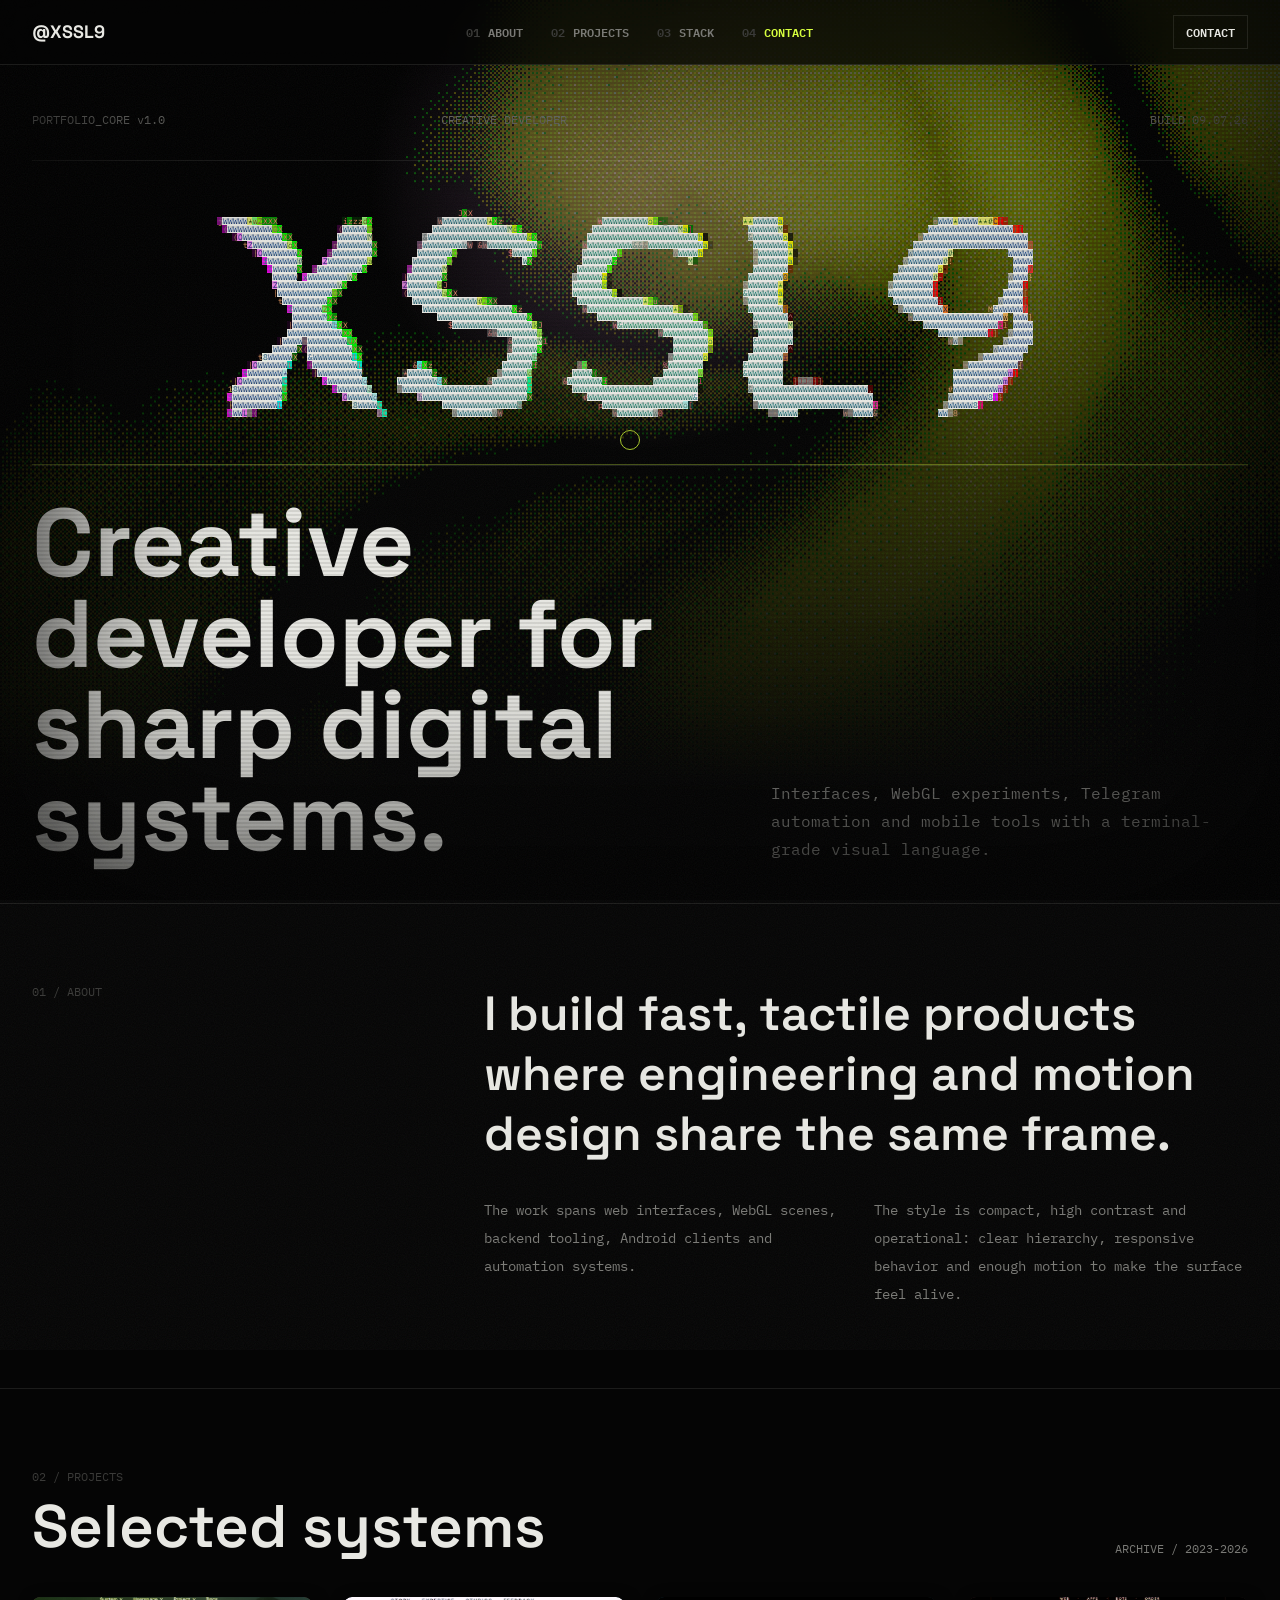
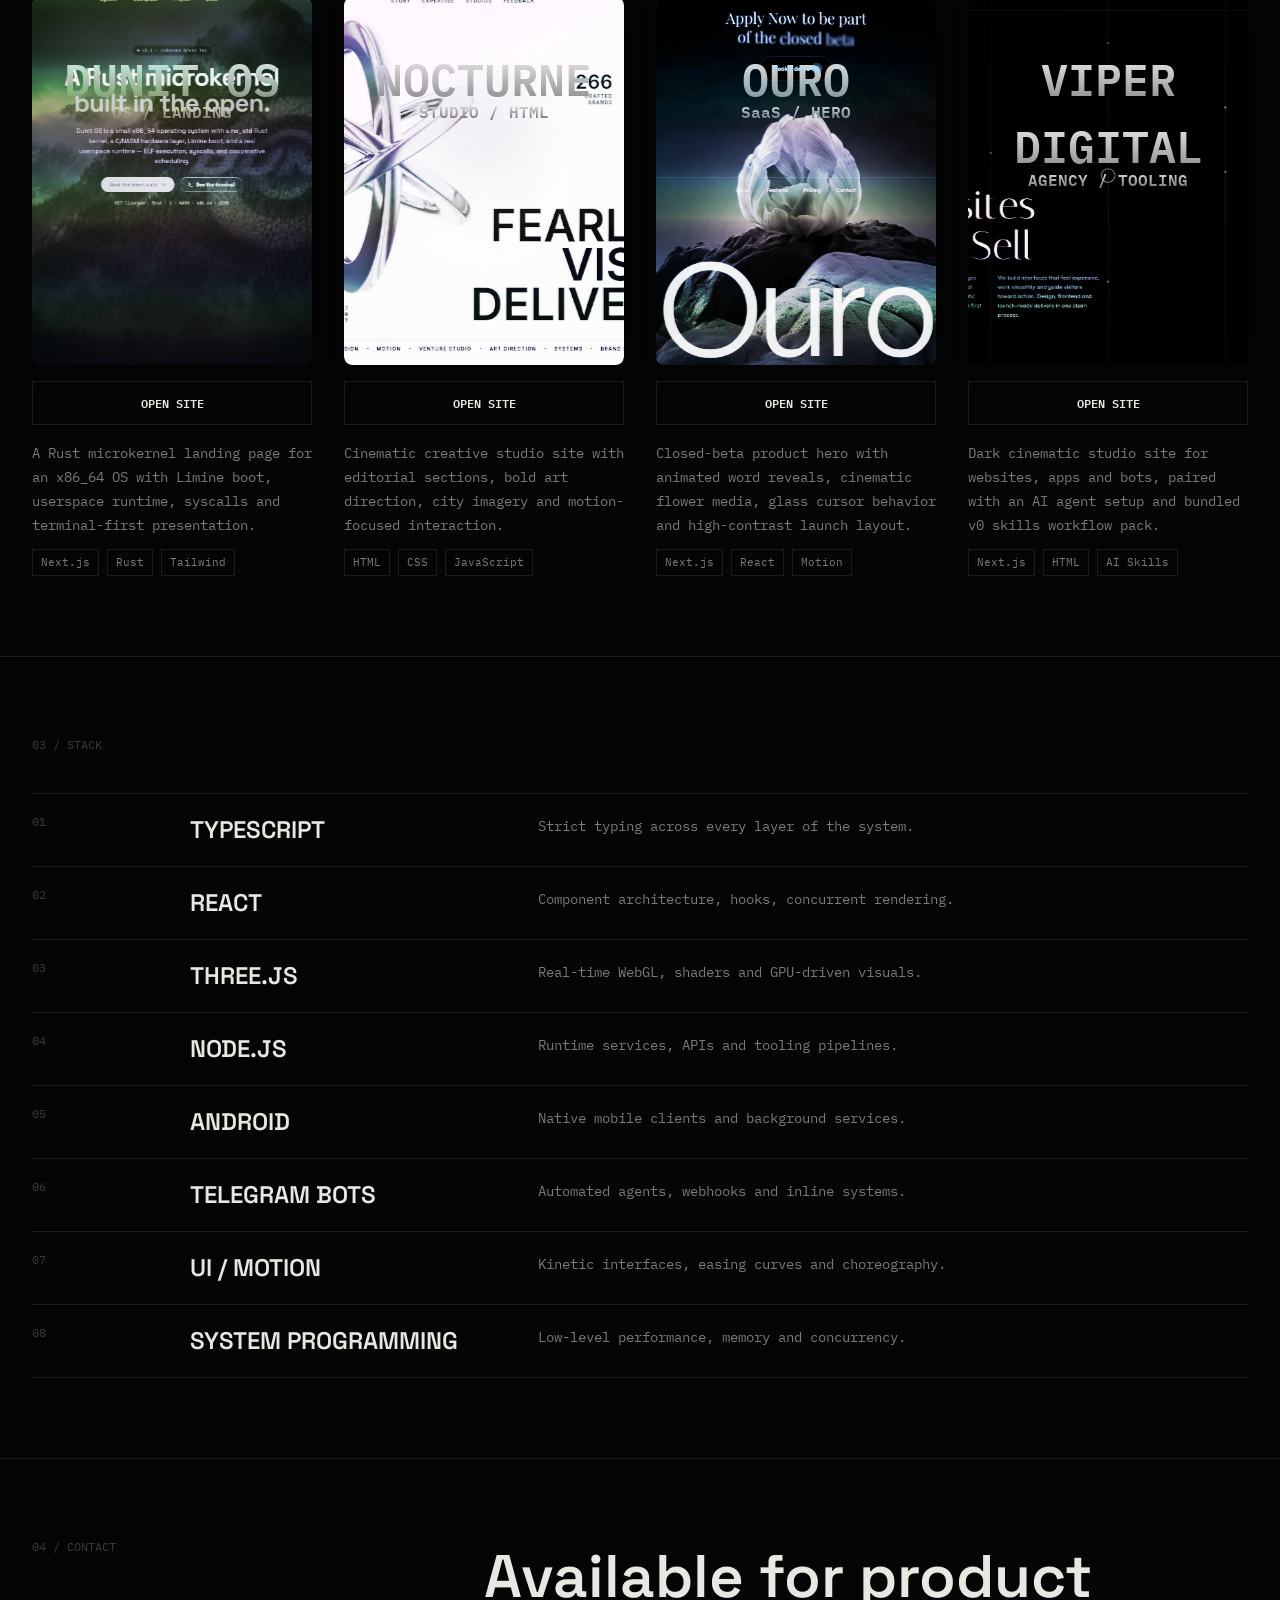
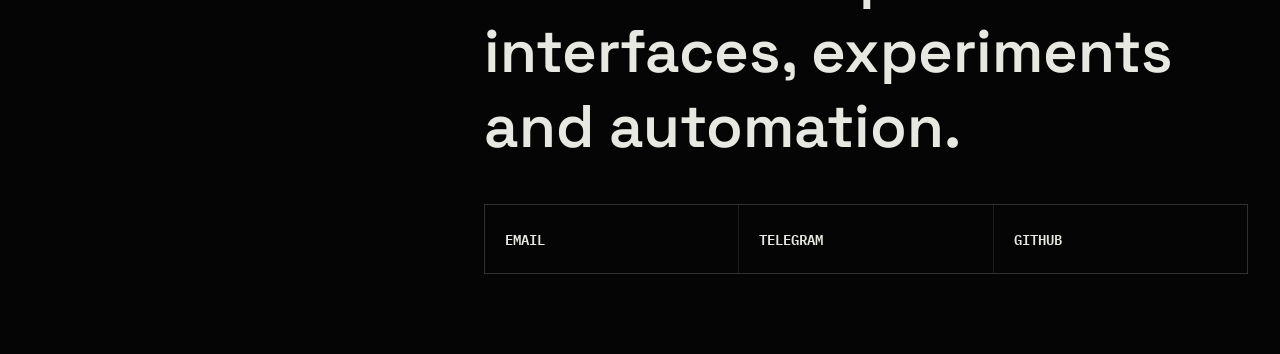
==== index.html @ 2a1a67a7 "Deploy site" ====
<!doctype html>
<html lang="en" class="bg-background">
  <head>
    <meta charset="UTF-8" />
    <meta name="viewport" content="width=device-width, initial-scale=1.0, maximum-scale=5.0" />
    <meta name="theme-color" content="#000000" />
    <meta
      name="description"
      content="@XSSL9 — Creative developer building digital systems, interfaces and experiments. An experimental terminal-grade portfolio."
    />
    <title>@XSSL9 / PORTFOLIO_CORE v1.0</title>
    <link rel="preconnect" href="https://fonts.googleapis.com" />
    <link rel="preconnect" href="https://fonts.gstatic.com" crossorigin />
    <link
      href="https://fonts.googleapis.com/css2?family=IBM+Plex+Mono:wght@400;500;600;700&family=Space+Grotesk:wght@400;500;600;700&display=swap"
      rel="stylesheet"
    />
    <script type="module" crossorigin src="/assets/index-CVuRrGk8.js"></script>
    <link rel="stylesheet" crossorigin href="/assets/index-CREGnwiT.css">
  </head>
  <body>
    <div id="root"></div>
  </body>
</html>
---- assets/index-CREGnwiT.css ----
/*! tailwindcss v4.3.2 | MIT License | https://tailwindcss.com */@layer properties{@supports (((-webkit-hyphens:none)) and (not (margin-trim:inline))) or ((-moz-orient:inline) and (not (color:rgb(from red r g b)))){*,:before,:after,::backdrop{--tw-translate-x:0;--tw-translate-y:0;--tw-translate-z:0;--tw-scale-x:1;--tw-scale-y:1;--tw-scale-z:1;--tw-rotate-x:initial;--tw-rotate-y:initial;--tw-rotate-z:initial;--tw-skew-x:initial;--tw-skew-y:initial;--tw-space-y-reverse:0;--tw-border-style:solid;--tw-gradient-position:initial;--tw-gradient-from:#0000;--tw-gradient-via:#0000;--tw-gradient-to:#0000;--tw-gradient-stops:initial;--tw-gradient-via-stops:initial;--tw-gradient-from-position:0%;--tw-gradient-via-position:50%;--tw-gradient-to-position:100%;--tw-leading:initial;--tw-font-weight:initial;--tw-tracking:initial;--tw-shadow:0 0 #0000;--tw-shadow-color:initial;--tw-shadow-alpha:100%;--tw-inset-shadow:0 0 #0000;--tw-inset-shadow-color:initial;--tw-inset-shadow-alpha:100%;--tw-ring-color:initial;--tw-ring-shadow:0 0 #0000;--tw-inset-ring-color:initial;--tw-inset-ring-shadow:0 0 #0000;--tw-ring-inset:initial;--tw-ring-offset-width:0px;--tw-ring-offset-color:#fff;--tw-ring-offset-shadow:0 0 #0000;--tw-outline-style:solid;--tw-blur:initial;--tw-brightness:initial;--tw-contrast:initial;--tw-grayscale:initial;--tw-hue-rotate:initial;--tw-invert:initial;--tw-opacity:initial;--tw-saturate:initial;--tw-sepia:initial;--tw-drop-shadow:initial;--tw-drop-shadow-color:initial;--tw-drop-shadow-alpha:100%;--tw-drop-shadow-size:initial;--tw-backdrop-blur:initial;--tw-backdrop-brightness:initial;--tw-backdrop-contrast:initial;--tw-backdrop-grayscale:initial;--tw-backdrop-hue-rotate:initial;--tw-backdrop-invert:initial;--tw-backdrop-opacity:initial;--tw-backdrop-saturate:initial;--tw-backdrop-sepia:initial;--tw-duration:initial;--tw-ease:initial}}}@layer theme{:root,:host{--font-sans:"Space Grotesk", ui-sans-serif, system-ui, sans-serif;--font-serif:ui-serif, Georgia, Cambria, "Times New Roman", Times, serif;--font-mono:"IBM Plex Mono", ui-monospace, "SFMono-Regular", monospace;--color-black:#000;--color-white:#fff;--spacing:.25rem;--container-lg:32rem;--container-xl:36rem;--container-2xl:42rem;--container-3xl:48rem;--container-4xl:56rem;--container-6xl:72rem;--container-7xl:80rem;--text-xs:.75rem;--text-xs--line-height:calc(1 / .75);--text-sm:.875rem;--text-sm--line-height:calc(1.25 / .875);--text-base:1rem;--text-base--line-height: 1.5 ;--text-lg:1.125rem;--text-lg--line-height:calc(1.75 / 1.125);--text-xl:1.25rem;--text-xl--line-height:calc(1.75 / 1.25);--text-2xl:1.5rem;--text-2xl--line-height:calc(2 / 1.5);--text-3xl:1.875rem;--text-3xl--line-height: 1.2 ;--text-4xl:2.25rem;--text-4xl--line-height:calc(2.5 / 2.25);--text-5xl:3rem;--text-5xl--line-height:1;--text-6xl:3.75rem;--text-6xl--line-height:1;--text-7xl:4.5rem;--text-7xl--line-height:1;--text-8xl:6rem;--text-8xl--line-height:1;--font-weight-medium:500;--font-weight-semibold:600;--font-weight-bold:700;--tracking-tighter:-.05em;--tracking-tight:-.025em;--tracking-normal:0em;--tracking-wide:.025em;--leading-tight:1.25;--leading-relaxed:1.625;--radius-md:.375rem;--radius-lg:.5rem;--radius-xl:.75rem;--radius-2xl:1rem;--ease-out:cubic-bezier(0, 0, .2, 1);--blur-sm:8px;--blur-xl:24px;--default-transition-duration:.15s;--default-transition-timing-function:cubic-bezier(.4, 0, .2, 1);--default-font-family:var(--font-sans);--default-mono-font-family:var(--font-mono);--color-background:#050505;--color-foreground:#e8e8e3;--color-muted:#7a7a76;--color-faint:#3a3a38;--color-line:#e8e8e31a;--color-accent:#feb3ff;--color-signal:#d7ff3f}}@layer base{*,:after,:before,::backdrop{box-sizing:border-box;border:0 solid;margin:0;padding:0}::file-selector-button{box-sizing:border-box;border:0 solid;margin:0;padding:0}html,:host{-webkit-text-size-adjust:100%;-moz-tab-size:4;tab-size:4;line-height:1.5;font-family:var(--default-font-family,ui-sans-serif, system-ui, sans-serif, "Apple Color Emoji", "Segoe UI Emoji", "Segoe UI Symbol", "Noto Color Emoji");font-feature-settings:var(--default-font-feature-settings,normal);font-variation-settings:var(--default-font-variation-settings,normal);-webkit-tap-highlight-color:transparent}hr{height:0;color:inherit;border-top-width:1px}abbr:where([title]){-webkit-text-decoration:underline dotted;text-decoration:underline dotted}h1,h2,h3,h4,h5,h6{font-size:inherit;font-weight:inherit}a{color:inherit;-webkit-text-decoration:inherit;text-decoration:inherit}b,strong{font-weight:bolder}code,kbd,samp,pre{font-family:var(--default-mono-font-family,ui-monospace, SFMono-Regular, Menlo, Monaco, Consolas, "Liberation Mono", "Courier New", monospace);font-feature-settings:var(--default-mono-font-feature-settings,normal);font-variation-settings:var(--default-mono-font-variation-settings,normal);font-size:1em}small{font-size:80%}sub,sup{vertical-align:baseline;font-size:75%;line-height:0;position:relative}sub{bottom:-.25em}sup{top:-.5em}table{text-indent:0;border-color:inherit;border-collapse:collapse}:-moz-focusring{outline:auto}progress{vertical-align:baseline}summary{display:list-item}ol,ul,menu{list-style:none}img,svg,video,canvas,audio,iframe,embed,object{vertical-align:middle;display:block}img,video{max-width:100%;height:auto}button,input,select,optgroup,textarea{font:inherit;font-feature-settings:inherit;font-variation-settings:inherit;letter-spacing:inherit;color:inherit;opacity:1;background-color:#0000;border-radius:0}::file-selector-button{font:inherit;font-feature-settings:inherit;font-variation-settings:inherit;letter-spacing:inherit;color:inherit;opacity:1;background-color:#0000;border-radius:0}:where(select:is([multiple],[size])) optgroup{font-weight:bolder}:where(select:is([multiple],[size])) optgroup option{padding-inline-start:20px}::file-selector-button{margin-inline-end:4px}::placeholder{opacity:1}@supports (not ((-webkit-appearance:-apple-pay-button))) or (contain-intrinsic-size:1px){::placeholder{color:currentColor}@supports (color:color-mix(in lab,red,red)){::placeholder{color:color-mix(in oklab,currentcolor 50%,transparent)}}}textarea{resize:vertical}::-webkit-search-decoration{-webkit-appearance:none}::-webkit-date-and-time-value{min-height:1lh;text-align:inherit}::-webkit-datetime-edit{display:inline-flex}::-webkit-datetime-edit-fields-wrapper{padding:0}::-webkit-datetime-edit{padding-block:0}::-webkit-datetime-edit-year-field{padding-block:0}::-webkit-datetime-edit-month-field{padding-block:0}::-webkit-datetime-edit-day-field{padding-block:0}::-webkit-datetime-edit-hour-field{padding-block:0}::-webkit-datetime-edit-minute-field{padding-block:0}::-webkit-datetime-edit-second-field{padding-block:0}::-webkit-datetime-edit-millisecond-field{padding-block:0}::-webkit-datetime-edit-meridiem-field{padding-block:0}::-webkit-calendar-picker-indicator{line-height:1}:-moz-ui-invalid{box-shadow:none}button,input:where([type=button],[type=reset],[type=submit]){-webkit-appearance:button;-moz-appearance:button;appearance:button}::file-selector-button{-webkit-appearance:button;-moz-appearance:button;appearance:button}::-webkit-inner-spin-button{height:auto}::-webkit-outer-spin-button{height:auto}[hidden]:where(:not([hidden=until-found])){display:none!important}*{border-color:var(--color-line)}html{background-color:var(--color-background);color:var(--color-foreground);-webkit-font-smoothing:antialiased;scroll-behavior:smooth}body{background-color:var(--color-background);color:var(--color-foreground);font-family:var(--font-mono);cursor:none;margin:0;overflow-x:hidden}@media (max-width:768px){body{cursor:auto}}::selection{background:var(--color-accent);color:#000}::-webkit-scrollbar{width:6px}::-webkit-scrollbar-track{background:#000}::-webkit-scrollbar-thumb{background:var(--color-faint)}}@layer components;@layer utilities{.pointer-events-auto{pointer-events:auto}.pointer-events-none{pointer-events:none}.visible{visibility:visible}.visible\!{visibility:visible!important}.\!absolute{position:absolute!important}.absolute{position:absolute}.fixed{position:fixed}.relative{position:relative}.static{position:static}.sticky{position:sticky}.inset-0{top:0;right:0;bottom:0;left:0}.inset-\[-55\%\]{top:-55%;right:-55%;bottom:-55%;left:-55%}.inset-x-0{inset-inline:0}.top-0{top:0}.top-full{top:100%}.right-0{right:0}.right-4{right:calc(var(--spacing) * 4)}.bottom-0{bottom:0}.left-0{left:0}.left-4{left:calc(var(--spacing) * 4)}.isolate{isolation:isolate}.z-0{z-index:0}.z-10{z-index:10}.z-30{z-index:30}.z-50{z-index:50}.z-\[1\]{z-index:1}.z-\[2\]{z-index:2}.z-\[5\]{z-index:5}.z-\[80\]{z-index:80}.z-\[90\]{z-index:90}.col-1{grid-column:1}.col-2{grid-column:2}.container{width:100%}@media (min-width:40rem){.container{max-width:40rem}}@media (min-width:48rem){.container{max-width:48rem}}@media (min-width:64rem){.container{max-width:64rem}}@media (min-width:80rem){.container{max-width:80rem}}@media (min-width:96rem){.container{max-width:96rem}}.m-0{margin:0}.m-auto{margin:auto}.mx-auto{margin-inline:auto}.mt-0\.5{margin-top:calc(var(--spacing) * .5)}.mt-1{margin-top:var(--spacing)}.mt-2{margin-top:calc(var(--spacing) * 2)}.mt-3{margin-top:calc(var(--spacing) * 3)}.mt-4{margin-top:calc(var(--spacing) * 4)}.mt-6{margin-top:calc(var(--spacing) * 6)}.mt-7{margin-top:calc(var(--spacing) * 7)}.mt-8{margin-top:calc(var(--spacing) * 8)}.mt-10{margin-top:calc(var(--spacing) * 10)}.mt-12{margin-top:calc(var(--spacing) * 12)}.mr-2{margin-right:calc(var(--spacing) * 2)}.mb-3{margin-bottom:calc(var(--spacing) * 3)}.mb-6{margin-bottom:calc(var(--spacing) * 6)}.mb-8{margin-bottom:calc(var(--spacing) * 8)}.mb-10{margin-bottom:calc(var(--spacing) * 10)}.ml-2{margin-left:calc(var(--spacing) * 2)}.block{display:block}.flex{display:flex}.grid{display:grid}.hidden{display:none}.hidden\!{display:none!important}.inline{display:inline}.inline-block{display:inline-block}.inline-flex{display:inline-flex}.table{display:table}.h-1\.5{height:calc(var(--spacing) * 1.5)}.h-3{height:calc(var(--spacing) * 3)}.h-3\.5{height:calc(var(--spacing) * 3.5)}.h-4{height:calc(var(--spacing) * 4)}.h-5{height:calc(var(--spacing) * 5)}.h-6{height:calc(var(--spacing) * 6)}.h-7{height:calc(var(--spacing) * 7)}.h-9{height:calc(var(--spacing) * 9)}.h-10{height:calc(var(--spacing) * 10)}.h-11{height:calc(var(--spacing) * 11)}.h-12{height:calc(var(--spacing) * 12)}.h-14{height:calc(var(--spacing) * 14)}.h-16{height:calc(var(--spacing) * 16)}.h-36{height:calc(var(--spacing) * 36)}.h-\[34vh\]{height:34vh}.h-full{height:100%}.h-px{height:1px}.h-screen{height:100vh}.max-h-full{max-height:100%}.min-h-\[220px\]{min-height:220px}.min-h-\[340px\]{min-height:340px}.min-h-\[680px\]{min-height:680px}.min-h-screen{min-height:100vh}.min-h-svh{min-height:100svh}.w-1\.5{width:calc(var(--spacing) * 1.5)}.w-3{width:calc(var(--spacing) * 3)}.w-3\.5{width:calc(var(--spacing) * 3.5)}.w-4{width:calc(var(--spacing) * 4)}.w-5{width:calc(var(--spacing) * 5)}.w-6{width:calc(var(--spacing) * 6)}.w-7{width:calc(var(--spacing) * 7)}.w-9{width:calc(var(--spacing) * 9)}.w-10{width:calc(var(--spacing) * 10)}.w-12{width:calc(var(--spacing) * 12)}.w-14{width:calc(var(--spacing) * 14)}.w-36{width:calc(var(--spacing) * 36)}.w-full{width:100%}.w-min{width:min-content}.max-w-2xl{max-width:var(--container-2xl)}.max-w-3xl{max-width:var(--container-3xl)}.max-w-4xl{max-width:var(--container-4xl)}.max-w-6xl{max-width:var(--container-6xl)}.max-w-7xl{max-width:var(--container-7xl)}.max-w-lg{max-width:var(--container-lg)}.max-w-xl{max-width:var(--container-xl)}.min-w-0{min-width:0}.min-w-\[220px\]{min-width:220px}.flex-1{flex:1}.flex-shrink{flex-shrink:1}.flex-shrink-0,.shrink-0{flex-shrink:0}.origin-top{transform-origin:top}.-translate-x-1\/2{--tw-translate-x: -50% ;translate:var(--tw-translate-x) var(--tw-translate-y)}.-translate-y-1\/2{--tw-translate-y: -50% ;translate:var(--tw-translate-x) var(--tw-translate-y)}.-translate-y-2{--tw-translate-y:calc(var(--spacing) * -2);translate:var(--tw-translate-x) var(--tw-translate-y)}.translate-y-0{--tw-translate-y:0;translate:var(--tw-translate-x) var(--tw-translate-y)}.scale-0{--tw-scale-x:0%;--tw-scale-y:0%;--tw-scale-z:0%;scale:var(--tw-scale-x) var(--tw-scale-y)}.scale-100{--tw-scale-x:100%;--tw-scale-y:100%;--tw-scale-z:100%;scale:var(--tw-scale-x) var(--tw-scale-y)}.-rotate-90{rotate:-90deg}.rotate-0{rotate:0deg}.rotate-90{rotate:90deg}.rotate-180{rotate:180deg}.transform{transform:var(--tw-rotate-x,) var(--tw-rotate-y,) var(--tw-rotate-z,) var(--tw-skew-x,) var(--tw-skew-y,)}.cursor-pointer{cursor:pointer}.touch-none{touch-action:none}.resize{resize:both}.flex-col{flex-direction:column}.flex-wrap{flex-wrap:wrap}.place-items-center{place-items:center}.content-end{align-content:flex-end}.items-baseline{align-items:baseline}.items-center{align-items:center}.items-end{align-items:flex-end}.items-start{align-items:flex-start}.justify-between{justify-content:space-between}.justify-center{justify-content:center}.gap-1{gap:var(--spacing)}.gap-1\.5{gap:calc(var(--spacing) * 1.5)}.gap-2{gap:calc(var(--spacing) * 2)}.gap-2\.5{gap:calc(var(--spacing) * 2.5)}.gap-3{gap:calc(var(--spacing) * 3)}.gap-4{gap:calc(var(--spacing) * 4)}.gap-5{gap:calc(var(--spacing) * 5)}.gap-6{gap:calc(var(--spacing) * 6)}.gap-8{gap:calc(var(--spacing) * 8)}.gap-10{gap:calc(var(--spacing) * 10)}.gap-12{gap:calc(var(--spacing) * 12)}.gap-14{gap:calc(var(--spacing) * 14)}.gap-px{gap:1px}:where(.space-y-2>:not(:last-child)){--tw-space-y-reverse:0;margin-block-start:calc(calc(var(--spacing) * 2) * var(--tw-space-y-reverse));margin-block-end:calc(calc(var(--spacing) * 2) * calc(1 - var(--tw-space-y-reverse)))}:where(.space-y-2\.5>:not(:last-child)){--tw-space-y-reverse:0;margin-block-start:calc(calc(var(--spacing) * 2.5) * var(--tw-space-y-reverse));margin-block-end:calc(calc(var(--spacing) * 2.5) * calc(1 - var(--tw-space-y-reverse)))}:where(.space-y-6>:not(:last-child)){--tw-space-y-reverse:0;margin-block-start:calc(calc(var(--spacing) * 6) * var(--tw-space-y-reverse));margin-block-end:calc(calc(var(--spacing) * 6) * calc(1 - var(--tw-space-y-reverse)))}.overflow-hidden{overflow:hidden}.overflow-visible{overflow:visible}.rounded-2xl{border-radius:var(--radius-2xl)}.rounded-full{border-radius:3.40282e38px}.rounded-lg{border-radius:var(--radius-lg)}.rounded-xl{border-radius:var(--radius-xl)}.border{border-style:var(--tw-border-style);border-width:1px}.border-y{border-block-style:var(--tw-border-style);border-block-width:1px}.border-t{border-top-style:var(--tw-border-style);border-top-width:1px}.border-b{border-bottom-style:var(--tw-border-style);border-bottom-width:1px}.border-l{border-left-style:var(--tw-border-style);border-left-width:1px}.border-line{border-color:var(--color-line)}.border-signal\/80{border-color:#d7ff3fcc}@supports (color:color-mix(in lab,red,red)){.border-signal\/80{border-color:color-mix(in oklab,var(--color-signal) 80%,transparent)}}.border-white\/10{border-color:#ffffff1a}@supports (color:color-mix(in lab,red,red)){.border-white\/10{border-color:color-mix(in oklab,var(--color-white) 10%,transparent)}}.border-white\/25{border-color:#ffffff40}@supports (color:color-mix(in lab,red,red)){.border-white\/25{border-color:color-mix(in oklab,var(--color-white) 25%,transparent)}}.bg-\[oklch\(0\.8_0\.12_85\)\]{background-color:#e1b75c}.bg-\[oklch\(0\.13_0\.01_150\)\]{background-color:#050806}.bg-background{background-color:var(--color-background)}.bg-background\/40{background-color:#05050566}@supports (color:color-mix(in lab,red,red)){.bg-background\/40{background-color:color-mix(in oklab,var(--color-background) 40%,transparent)}}.bg-background\/45{background-color:#05050573}@supports (color:color-mix(in lab,red,red)){.bg-background\/45{background-color:color-mix(in oklab,var(--color-background) 45%,transparent)}}.bg-background\/75{background-color:#050505bf}@supports (color:color-mix(in lab,red,red)){.bg-background\/75{background-color:color-mix(in oklab,var(--color-background) 75%,transparent)}}.bg-black{background-color:var(--color-black)}.bg-line{background-color:var(--color-line)}.bg-signal\/30{background-color:#d7ff3f4d}@supports (color:color-mix(in lab,red,red)){.bg-signal\/30{background-color:color-mix(in oklab,var(--color-signal) 30%,transparent)}}.bg-white\/\[0\.02\]{background-color:#ffffff05}@supports (color:color-mix(in lab,red,red)){.bg-white\/\[0\.02\]{background-color:color-mix(in oklab,var(--color-white) 2%,transparent)}}.bg-gradient-to-b{--tw-gradient-position:to bottom in oklab;background-image:linear-gradient(var(--tw-gradient-stops))}.bg-\[radial-gradient\(circle_at_30\%_22\%\,rgba\(255\,255\,255\,0\.32\)\,transparent_22\%\)\,radial-gradient\(circle_at_70\%_80\%\,rgba\(215\,255\,63\,0\.16\)\,transparent_30\%\)\]{background-image:radial-gradient(circle at 30% 22%,#ffffff52,#0000 22%),radial-gradient(circle at 70% 80%,#d7ff3f29,#0000 30%)}.bg-\[radial-gradient\(circle_at_50\%_20\%\,rgba\(254\,179\,255\,0\.22\)\,transparent_28\%\)\,linear-gradient\(to_bottom\,rgba\(5\,5\,5\,0\.18\)\,\#050505_88\%\)\]{background-image:radial-gradient(circle at 50% 20%,#feb3ff38,#0000 28%),linear-gradient(#0505052e,#050505 88%)}.from-background\/40{--tw-gradient-from:#05050566}@supports (color:color-mix(in lab,red,red)){.from-background\/40{--tw-gradient-from:color-mix(in oklab, var(--color-background) 40%, transparent)}}.from-background\/40{--tw-gradient-stops:var(--tw-gradient-via-stops,var(--tw-gradient-position), var(--tw-gradient-from) var(--tw-gradient-from-position), var(--tw-gradient-to) var(--tw-gradient-to-position))}.via-transparent{--tw-gradient-via:transparent;--tw-gradient-via-stops:var(--tw-gradient-position), var(--tw-gradient-from) var(--tw-gradient-from-position), var(--tw-gradient-via) var(--tw-gradient-via-position), var(--tw-gradient-to) var(--tw-gradient-to-position);--tw-gradient-stops:var(--tw-gradient-via-stops)}.to-background{--tw-gradient-to:var(--color-background);--tw-gradient-stops:var(--tw-gradient-via-stops,var(--tw-gradient-position), var(--tw-gradient-from) var(--tw-gradient-from-position), var(--tw-gradient-to) var(--tw-gradient-to-position))}.object-cover{object-fit:cover}.object-top{object-position:top}.p-1\.5{padding:calc(var(--spacing) * 1.5)}.p-4{padding:calc(var(--spacing) * 4)}.p-5{padding:calc(var(--spacing) * 5)}.p-6{padding:calc(var(--spacing) * 6)}.px-2{padding-inline:calc(var(--spacing) * 2)}.px-3{padding-inline:calc(var(--spacing) * 3)}.px-3\.5{padding-inline:calc(var(--spacing) * 3.5)}.px-4{padding-inline:calc(var(--spacing) * 4)}.px-5{padding-inline:calc(var(--spacing) * 5)}.px-6{padding-inline:calc(var(--spacing) * 6)}.py-1{padding-block:var(--spacing)}.py-1\.5{padding-block:calc(var(--spacing) * 1.5)}.py-2{padding-block:calc(var(--spacing) * 2)}.py-2\.5{padding-block:calc(var(--spacing) * 2.5)}.py-3{padding-block:calc(var(--spacing) * 3)}.py-4{padding-block:calc(var(--spacing) * 4)}.py-5{padding-block:calc(var(--spacing) * 5)}.py-6{padding-block:calc(var(--spacing) * 6)}.py-20{padding-block:calc(var(--spacing) * 20)}.pt-4{padding-top:calc(var(--spacing) * 4)}.pt-14{padding-top:calc(var(--spacing) * 14)}.pt-28{padding-top:calc(var(--spacing) * 28)}.pr-6{padding-right:calc(var(--spacing) * 6)}.pb-10{padding-bottom:calc(var(--spacing) * 10)}.pl-2{padding-left:calc(var(--spacing) * 2)}.pl-3{padding-left:calc(var(--spacing) * 3)}.pl-5{padding-left:calc(var(--spacing) * 5)}.text-center{text-align:center}.text-right{text-align:right}.font-mono{font-family:var(--font-mono)}.font-sans{font-family:var(--font-sans)}.text-2xl{font-size:var(--text-2xl);line-height:var(--tw-leading,var(--text-2xl--line-height))}.text-3xl{font-size:var(--text-3xl);line-height:var(--tw-leading,var(--text-3xl--line-height))}.text-4xl{font-size:var(--text-4xl);line-height:var(--tw-leading,var(--text-4xl--line-height))}.text-5xl{font-size:var(--text-5xl);line-height:var(--tw-leading,var(--text-5xl--line-height))}.text-base{font-size:var(--text-base);line-height:var(--tw-leading,var(--text-base--line-height))}.text-lg{font-size:var(--text-lg);line-height:var(--tw-leading,var(--text-lg--line-height))}.text-sm{font-size:var(--text-sm);line-height:var(--tw-leading,var(--text-sm--line-height))}.text-xs{font-size:var(--text-xs);line-height:var(--tw-leading,var(--text-xs--line-height))}.text-\[11px\]{font-size:11px}.text-\[13px\]{font-size:13px}.leading-6{--tw-leading:calc(var(--spacing) * 6);line-height:calc(var(--spacing) * 6)}.leading-7{--tw-leading:calc(var(--spacing) * 7);line-height:calc(var(--spacing) * 7)}.leading-\[0\.95\]{--tw-leading:.95;line-height:.95}.leading-\[1\.05\]{--tw-leading:1.05;line-height:1.05}.leading-none{--tw-leading:1;line-height:1}.leading-relaxed{--tw-leading:var(--leading-relaxed);line-height:var(--leading-relaxed)}.leading-tight{--tw-leading:var(--leading-tight);line-height:var(--leading-tight)}.font-bold{--tw-font-weight:var(--font-weight-bold);font-weight:var(--font-weight-bold)}.font-medium{--tw-font-weight:var(--font-weight-medium);font-weight:var(--font-weight-medium)}.font-semibold{--tw-font-weight:var(--font-weight-semibold);font-weight:var(--font-weight-semibold)}.tracking-\[-0\.02em\]{--tw-tracking:-.02em;letter-spacing:-.02em}.tracking-\[0\.2em\]{--tw-tracking:.2em;letter-spacing:.2em}.tracking-normal{--tw-tracking:var(--tracking-normal);letter-spacing:var(--tracking-normal)}.tracking-tight{--tw-tracking:var(--tracking-tight);letter-spacing:var(--tracking-tight)}.tracking-wide{--tw-tracking:var(--tracking-wide);letter-spacing:var(--tracking-wide)}.text-balance{text-wrap:balance}.text-pretty{text-wrap:pretty}.text-wrap{text-wrap:wrap}.whitespace-nowrap{white-space:nowrap}.text-faint{color:var(--color-faint)}.text-foreground{color:var(--color-foreground)}.text-foreground\/55{color:#e8e8e38c}@supports (color:color-mix(in lab,red,red)){.text-foreground\/55{color:color-mix(in oklab,var(--color-foreground) 55%,transparent)}}.text-foreground\/80{color:#e8e8e3cc}@supports (color:color-mix(in lab,red,red)){.text-foreground\/80{color:color-mix(in oklab,var(--color-foreground) 80%,transparent)}}.text-foreground\/85{color:#e8e8e3d9}@supports (color:color-mix(in lab,red,red)){.text-foreground\/85{color:color-mix(in oklab,var(--color-foreground) 85%,transparent)}}.text-foreground\/90{color:#e8e8e3e6}@supports (color:color-mix(in lab,red,red)){.text-foreground\/90{color:color-mix(in oklab,var(--color-foreground) 90%,transparent)}}.text-muted{color:var(--color-muted)}.text-signal{color:var(--color-signal)}.text-white{color:var(--color-white)}.text-white\/70{color:#ffffffb3}@supports (color:color-mix(in lab,red,red)){.text-white\/70{color:color-mix(in oklab,var(--color-white) 70%,transparent)}}.text-white\/90{color:#ffffffe6}@supports (color:color-mix(in lab,red,red)){.text-white\/90{color:color-mix(in oklab,var(--color-white) 90%,transparent)}}.uppercase{text-transform:uppercase}.antialiased{-webkit-font-smoothing:antialiased;-moz-osx-font-smoothing:grayscale}.opacity-0{opacity:0}.opacity-38{opacity:.38}.opacity-80{opacity:.8}.opacity-100{opacity:1}.mix-blend-difference{mix-blend-mode:difference}.mix-blend-screen{mix-blend-mode:screen}.shadow{--tw-shadow:0 1px 3px 0 var(--tw-shadow-color,#0000001a), 0 1px 2px -1px var(--tw-shadow-color,#0000001a);box-shadow:var(--tw-inset-shadow),var(--tw-inset-ring-shadow),var(--tw-ring-offset-shadow),var(--tw-ring-shadow),var(--tw-shadow)}.shadow\!{--tw-shadow:0 1px 3px 0 var(--tw-shadow-color,#0000001a), 0 1px 2px -1px var(--tw-shadow-color,#0000001a)!important;box-shadow:var(--tw-inset-shadow),var(--tw-inset-ring-shadow),var(--tw-ring-offset-shadow),var(--tw-ring-shadow),var(--tw-shadow)!important}.shadow-2xl{--tw-shadow:0 25px 50px -12px var(--tw-shadow-color,#00000040);box-shadow:var(--tw-inset-shadow),var(--tw-inset-ring-shadow),var(--tw-ring-offset-shadow),var(--tw-ring-shadow),var(--tw-shadow)}.shadow-\[0_0_38px_rgba\(215\,255\,63\,0\.16\)\,inset_0_0_18px_rgba\(255\,255\,255\,0\.18\)\]{--tw-shadow:0 0 38px var(--tw-shadow-color,#d7ff3f29), inset 0 0 18px var(--tw-shadow-color,#ffffff2e);box-shadow:var(--tw-inset-shadow),var(--tw-inset-ring-shadow),var(--tw-ring-offset-shadow),var(--tw-ring-shadow),var(--tw-shadow)}.shadow-xl{--tw-shadow:0 20px 25px -5px var(--tw-shadow-color,#0000001a), 0 8px 10px -6px var(--tw-shadow-color,#0000001a);box-shadow:var(--tw-inset-shadow),var(--tw-inset-ring-shadow),var(--tw-ring-offset-shadow),var(--tw-ring-shadow),var(--tw-shadow)}.outline{outline-style:var(--tw-outline-style);outline-width:1px}.blur{--tw-blur:blur(8px);filter:var(--tw-blur,) var(--tw-brightness,) var(--tw-contrast,) var(--tw-grayscale,) var(--tw-hue-rotate,) var(--tw-invert,) var(--tw-saturate,) var(--tw-sepia,) var(--tw-drop-shadow,)}.invert{--tw-invert:invert(100%);filter:var(--tw-blur,) var(--tw-brightness,) var(--tw-contrast,) var(--tw-grayscale,) var(--tw-hue-rotate,) var(--tw-invert,) var(--tw-saturate,) var(--tw-sepia,) var(--tw-drop-shadow,)}.filter{filter:var(--tw-blur,) var(--tw-brightness,) var(--tw-contrast,) var(--tw-grayscale,) var(--tw-hue-rotate,) var(--tw-invert,) var(--tw-saturate,) var(--tw-sepia,) var(--tw-drop-shadow,)}.filter\!{filter:var(--tw-blur,) var(--tw-brightness,) var(--tw-contrast,) var(--tw-grayscale,) var(--tw-hue-rotate,) var(--tw-invert,) var(--tw-saturate,) var(--tw-sepia,) var(--tw-drop-shadow,)!important}.backdrop-blur-\[10px\]{--tw-backdrop-blur:blur(10px);-webkit-backdrop-filter:var(--tw-backdrop-blur,) var(--tw-backdrop-brightness,) var(--tw-backdrop-contrast,) var(--tw-backdrop-grayscale,) var(--tw-backdrop-hue-rotate,) var(--tw-backdrop-invert,) var(--tw-backdrop-opacity,) var(--tw-backdrop-saturate,) var(--tw-backdrop-sepia,);backdrop-filter:var(--tw-backdrop-blur,) var(--tw-backdrop-brightness,) var(--tw-backdrop-contrast,) var(--tw-backdrop-grayscale,) var(--tw-backdrop-hue-rotate,) var(--tw-backdrop-invert,) var(--tw-backdrop-opacity,) var(--tw-backdrop-saturate,) var(--tw-backdrop-sepia,)}.backdrop-blur-\[30px\]{--tw-backdrop-blur:blur(30px);-webkit-backdrop-filter:var(--tw-backdrop-blur,) var(--tw-backdrop-brightness,) var(--tw-backdrop-contrast,) var(--tw-backdrop-grayscale,) var(--tw-backdrop-hue-rotate,) var(--tw-backdrop-invert,) var(--tw-backdrop-opacity,) var(--tw-backdrop-saturate,) var(--tw-backdrop-sepia,);backdrop-filter:var(--tw-backdrop-blur,) var(--tw-backdrop-brightness,) var(--tw-backdrop-contrast,) var(--tw-backdrop-grayscale,) var(--tw-backdrop-hue-rotate,) var(--tw-backdrop-invert,) var(--tw-backdrop-opacity,) var(--tw-backdrop-saturate,) var(--tw-backdrop-sepia,)}.backdrop-blur-sm{--tw-backdrop-blur:blur(var(--blur-sm));-webkit-backdrop-filter:var(--tw-backdrop-blur,) var(--tw-backdrop-brightness,) var(--tw-backdrop-contrast,) var(--tw-backdrop-grayscale,) var(--tw-backdrop-hue-rotate,) var(--tw-backdrop-invert,) var(--tw-backdrop-opacity,) var(--tw-backdrop-saturate,) var(--tw-backdrop-sepia,);backdrop-filter:var(--tw-backdrop-blur,) var(--tw-backdrop-brightness,) var(--tw-backdrop-contrast,) var(--tw-backdrop-grayscale,) var(--tw-backdrop-hue-rotate,) var(--tw-backdrop-invert,) var(--tw-backdrop-opacity,) var(--tw-backdrop-saturate,) var(--tw-backdrop-sepia,)}.backdrop-blur-xl{--tw-backdrop-blur:blur(var(--blur-xl));-webkit-backdrop-filter:var(--tw-backdrop-blur,) var(--tw-backdrop-brightness,) var(--tw-backdrop-contrast,) var(--tw-backdrop-grayscale,) var(--tw-backdrop-hue-rotate,) var(--tw-backdrop-invert,) var(--tw-backdrop-opacity,) var(--tw-backdrop-saturate,) var(--tw-backdrop-sepia,);backdrop-filter:var(--tw-backdrop-blur,) var(--tw-backdrop-brightness,) var(--tw-backdrop-contrast,) var(--tw-backdrop-grayscale,) var(--tw-backdrop-hue-rotate,) var(--tw-backdrop-invert,) var(--tw-backdrop-opacity,) var(--tw-backdrop-saturate,) var(--tw-backdrop-sepia,)}.backdrop-filter{-webkit-backdrop-filter:var(--tw-backdrop-blur,) var(--tw-backdrop-brightness,) var(--tw-backdrop-contrast,) var(--tw-backdrop-grayscale,) var(--tw-backdrop-hue-rotate,) var(--tw-backdrop-invert,) var(--tw-backdrop-opacity,) var(--tw-backdrop-saturate,) var(--tw-backdrop-sepia,);backdrop-filter:var(--tw-backdrop-blur,) var(--tw-backdrop-brightness,) var(--tw-backdrop-contrast,) var(--tw-backdrop-grayscale,) var(--tw-backdrop-hue-rotate,) var(--tw-backdrop-invert,) var(--tw-backdrop-opacity,) var(--tw-backdrop-saturate,) var(--tw-backdrop-sepia,)}.transition{transition-property:color,background-color,border-color,outline-color,text-decoration-color,fill,stroke,--tw-gradient-from,--tw-gradient-via,--tw-gradient-to,opacity,box-shadow,transform,translate,scale,rotate,filter,-webkit-backdrop-filter,backdrop-filter,display,content-visibility,overlay,pointer-events;transition-timing-function:var(--tw-ease,var(--default-transition-timing-function));transition-duration:var(--tw-duration,var(--default-transition-duration))}.transition\!{transition-property:color,background-color,border-color,outline-color,text-decoration-color,fill,stroke,--tw-gradient-from,--tw-gradient-via,--tw-gradient-to,opacity,box-shadow,transform,translate,scale,rotate,filter,-webkit-backdrop-filter,backdrop-filter,display,content-visibility,overlay,pointer-events!important;transition-timing-function:var(--tw-ease,var(--default-transition-timing-function))!important;transition-duration:var(--tw-duration,var(--default-transition-duration))!important}.transition-all{transition-property:all;transition-timing-function:var(--tw-ease,var(--default-transition-timing-function));transition-duration:var(--tw-duration,var(--default-transition-duration))}.transition-colors{transition-property:color,background-color,border-color,outline-color,text-decoration-color,fill,stroke,--tw-gradient-from,--tw-gradient-via,--tw-gradient-to;transition-timing-function:var(--tw-ease,var(--default-transition-timing-function));transition-duration:var(--tw-duration,var(--default-transition-duration))}.transition-opacity{transition-property:opacity;transition-timing-function:var(--tw-ease,var(--default-transition-timing-function));transition-duration:var(--tw-duration,var(--default-transition-duration))}.transition-transform{transition-property:transform,translate,scale,rotate;transition-timing-function:var(--tw-ease,var(--default-transition-timing-function));transition-duration:var(--tw-duration,var(--default-transition-duration))}.duration-75{--tw-duration:75ms;transition-duration:75ms}.duration-200{--tw-duration:.2s;transition-duration:.2s}.duration-300{--tw-duration:.3s;transition-duration:.3s}.duration-400{--tw-duration:.4s;transition-duration:.4s}.duration-\[120ms\]{--tw-duration:.12s;transition-duration:.12s}.ease-out{--tw-ease:var(--ease-out);transition-timing-function:var(--ease-out)}.will-change-transform{will-change:transform}@media (hover:hover){.group-hover\/card\:opacity-100:is(:where(.group\/card):hover *){opacity:1}.hover\:-translate-y-px:hover{--tw-translate-y:-1px;translate:var(--tw-translate-x) var(--tw-translate-y)}.hover\:border-signal:hover{border-color:var(--color-signal)}.hover\:border-white\/40:hover{border-color:#fff6}@supports (color:color-mix(in lab,red,red)){.hover\:border-white\/40:hover{border-color:color-mix(in oklab,var(--color-white) 40%,transparent)}}.hover\:bg-white\/5:hover{background-color:#ffffff0d}@supports (color:color-mix(in lab,red,red)){.hover\:bg-white\/5:hover{background-color:color-mix(in oklab,var(--color-white) 5%,transparent)}}.hover\:text-foreground:hover{color:var(--color-foreground)}.hover\:text-signal:hover{color:var(--color-signal)}}@media (min-width:40rem){.sm\:mt-7{margin-top:calc(var(--spacing) * 7)}.sm\:mt-8{margin-top:calc(var(--spacing) * 8)}.sm\:block{display:block}.sm\:grid-cols-2{grid-template-columns:repeat(2,minmax(0,1fr))}.sm\:grid-cols-3{grid-template-columns:repeat(3,minmax(0,1fr))}.sm\:flex-row{flex-direction:row}.sm\:gap-4{gap:calc(var(--spacing) * 4)}.sm\:px-6{padding-inline:calc(var(--spacing) * 6)}.sm\:py-5{padding-block:calc(var(--spacing) * 5)}.sm\:pt-20{padding-top:calc(var(--spacing) * 20)}.sm\:text-right{text-align:right}.sm\:text-4xl{font-size:var(--text-4xl);line-height:var(--tw-leading,var(--text-4xl--line-height))}.sm\:text-5xl{font-size:var(--text-5xl);line-height:var(--tw-leading,var(--text-5xl--line-height))}.sm\:text-6xl{font-size:var(--text-6xl);line-height:var(--tw-leading,var(--text-6xl--line-height))}.sm\:text-7xl{font-size:var(--text-7xl);line-height:var(--tw-leading,var(--text-7xl--line-height))}.sm\:text-base{font-size:var(--text-base);line-height:var(--tw-leading,var(--text-base--line-height))}.sm\:text-xl{font-size:var(--text-xl);line-height:var(--tw-leading,var(--text-xl--line-height))}}@media (min-width:48rem){.md\:block{display:block}.md\:flex{display:flex}.md\:grid-cols-2{grid-template-columns:repeat(2,minmax(0,1fr))}.md\:grid-cols-\[0\.12fr_0\.28fr_0\.6fr\]{grid-template-columns:.12fr .28fr .6fr}.md\:grid-cols-\[0\.35fr_0\.65fr\]{grid-template-columns:.35fr .65fr}.md\:grid-cols-\[1\.2fr_0\.8fr\]{grid-template-columns:1.2fr .8fr}.md\:items-end{align-items:flex-end}.md\:px-12{padding-inline:calc(var(--spacing) * 12)}.md\:py-28{padding-block:calc(var(--spacing) * 28)}.md\:pt-24{padding-top:calc(var(--spacing) * 24)}.md\:text-5xl{font-size:var(--text-5xl);line-height:var(--tw-leading,var(--text-5xl--line-height))}.md\:text-6xl{font-size:var(--text-6xl);line-height:var(--tw-leading,var(--text-6xl--line-height))}.md\:text-lg{font-size:var(--text-lg);line-height:var(--tw-leading,var(--text-lg--line-height))}}@media (min-width:64rem){.lg\:block{display:block}.lg\:flex{display:flex}.lg\:hidden{display:none}.lg\:grid-cols-2{grid-template-columns:repeat(2,minmax(0,1fr))}.lg\:grid-cols-3{grid-template-columns:repeat(3,minmax(0,1fr))}.lg\:px-8{padding-inline:calc(var(--spacing) * 8)}.lg\:px-16{padding-inline:calc(var(--spacing) * 16)}.lg\:text-7xl{font-size:var(--text-7xl);line-height:var(--tw-leading,var(--text-7xl--line-height))}.lg\:text-8xl{font-size:var(--text-8xl);line-height:var(--tw-leading,var(--text-8xl--line-height))}}@media (min-width:80rem){.xl\:grid-cols-4{grid-template-columns:repeat(4,minmax(0,1fr))}}.text-glitch-hover:hover{text-shadow:1px 0 var(--color-accent),-1px 0 var(--color-signal)}.scanlines:after{content:"";pointer-events:none;z-index:40;mix-blend-mode:multiply;background:repeating-linear-gradient(#0000 0,#0000 2px,#0000002e,#0000 4px);position:fixed;top:0;right:0;bottom:0;left:0}.grain-layer{pointer-events:none;opacity:.05;z-index:41;background-image:url("data:image/svg+xml,%3Csvg xmlns='http://www.w3.org/2000/svg' width='120' height='120'%3E%3Cfilter id='n'%3E%3CfeTurbulence type='fractalNoise' baseFrequency='0.9' numOctaves='3' stitchTiles='stitch'/%3E%3C/filter%3E%3Crect width='100%25' height='100%25' filter='url(%23n)'/%3E%3C/svg%3E");width:200%;height:200%;animation:.4s steps(2,end) infinite grain;position:fixed;top:-50%;right:-50%;bottom:-50%;left:-50%}@keyframes grain{0%,to{transform:translate(0)}25%{transform:translate(-2%,1%)}50%{transform:translate(1%,-2%)}75%{transform:translate(2%,2%)}}.vignette{pointer-events:none;z-index:39;position:fixed;top:0;right:0;bottom:0;left:0;box-shadow:inset 0 0 200px 40px #000000e6}@keyframes cursor-blink{0%,50%{opacity:1}50.01%,to{opacity:0}}.cursor-blink{animation:1s step-end infinite cursor-blink}}@media (prefers-reduced-motion:reduce){*{scroll-behavior:auto!important;transition-duration:.01ms!important;animation-duration:.01ms!important;animation-iteration-count:1!important}}@property --tw-translate-x{syntax:"*";inherits:false;initial-value:0}@property --tw-translate-y{syntax:"*";inherits:false;initial-value:0}@property --tw-translate-z{syntax:"*";inherits:false;initial-value:0}@property --tw-scale-x{syntax:"*";inherits:false;initial-value:1}@property --tw-scale-y{syntax:"*";inherits:false;initial-value:1}@property --tw-scale-z{syntax:"*";inherits:false;initial-value:1}@property --tw-rotate-x{syntax:"*";inherits:false}@property --tw-rotate-y{syntax:"*";inherits:false}@property --tw-rotate-z{syntax:"*";inherits:false}@property --tw-skew-x{syntax:"*";inherits:false}@property --tw-skew-y{syntax:"*";inherits:false}@property --tw-space-y-reverse{syntax:"*";inherits:false;initial-value:0}@property --tw-border-style{syntax:"*";inherits:false;initial-value:solid}@property --tw-gradient-position{syntax:"*";inherits:false}@property --tw-gradient-from{syntax:"<color>";inherits:false;initial-value:#0000}@property --tw-gradient-via{syntax:"<color>";inherits:false;initial-value:#0000}@property --tw-gradient-to{syntax:"<color>";inherits:false;initial-value:#0000}@property --tw-gradient-stops{syntax:"*";inherits:false}@property --tw-gradient-via-stops{syntax:"*";inherits:false}@property --tw-gradient-from-position{syntax:"<length-percentage>";inherits:false;initial-value:0%}@property --tw-gradient-via-position{syntax:"<length-percentage>";inherits:false;initial-value:50%}@property --tw-gradient-to-position{syntax:"<length-percentage>";inherits:false;initial-value:100%}@property --tw-leading{syntax:"*";inherits:false}@property --tw-font-weight{syntax:"*";inherits:false}@property --tw-tracking{syntax:"*";inherits:false}@property --tw-shadow{syntax:"*";inherits:false;initial-value:0 0 #0000}@property --tw-shadow-color{syntax:"*";inherits:false}@property --tw-shadow-alpha{syntax:"<percentage>";inherits:false;initial-value:100%}@property --tw-inset-shadow{syntax:"*";inherits:false;initial-value:0 0 #0000}@property --tw-inset-shadow-color{syntax:"*";inherits:false}@property --tw-inset-shadow-alpha{syntax:"<percentage>";inherits:false;initial-value:100%}@property --tw-ring-color{syntax:"*";inherits:false}@property --tw-ring-shadow{syntax:"*";inherits:false;initial-value:0 0 #0000}@property --tw-inset-ring-color{syntax:"*";inherits:false}@property --tw-inset-ring-shadow{syntax:"*";inherits:false;initial-value:0 0 #0000}@property --tw-ring-inset{syntax:"*";inherits:false}@property --tw-ring-offset-width{syntax:"<length>";inherits:false;initial-value:0}@property --tw-ring-offset-color{syntax:"*";inherits:false;initial-value:#fff}@property --tw-ring-offset-shadow{syntax:"*";inherits:false;initial-value:0 0 #0000}@property --tw-outline-style{syntax:"*";inherits:false;initial-value:solid}@property --tw-blur{syntax:"*";inherits:false}@property --tw-brightness{syntax:"*";inherits:false}@property --tw-contrast{syntax:"*";inherits:false}@property --tw-grayscale{syntax:"*";inherits:false}@property --tw-hue-rotate{syntax:"*";inherits:false}@property --tw-invert{syntax:"*";inherits:false}@property --tw-opacity{syntax:"*";inherits:false}@property --tw-saturate{syntax:"*";inherits:false}@property --tw-sepia{syntax:"*";inherits:false}@property --tw-drop-shadow{syntax:"*";inherits:false}@property --tw-drop-shadow-color{syntax:"*";inherits:false}@property --tw-drop-shadow-alpha{syntax:"<percentage>";inherits:false;initial-value:100%}@property --tw-drop-shadow-size{syntax:"*";inherits:false}@property --tw-backdrop-blur{syntax:"*";inherits:false}@property --tw-backdrop-brightness{syntax:"*";inherits:false}@property --tw-backdrop-contrast{syntax:"*";inherits:false}@property --tw-backdrop-grayscale{syntax:"*";inherits:false}@property --tw-backdrop-hue-rotate{syntax:"*";inherits:false}@property --tw-backdrop-invert{syntax:"*";inherits:false}@property --tw-backdrop-opacity{syntax:"*";inherits:false}@property --tw-backdrop-saturate{syntax:"*";inherits:false}@property --tw-backdrop-sepia{syntax:"*";inherits:false}@property --tw-duration{syntax:"*";inherits:false}@property --tw-ease{syntax:"*";inherits:false}
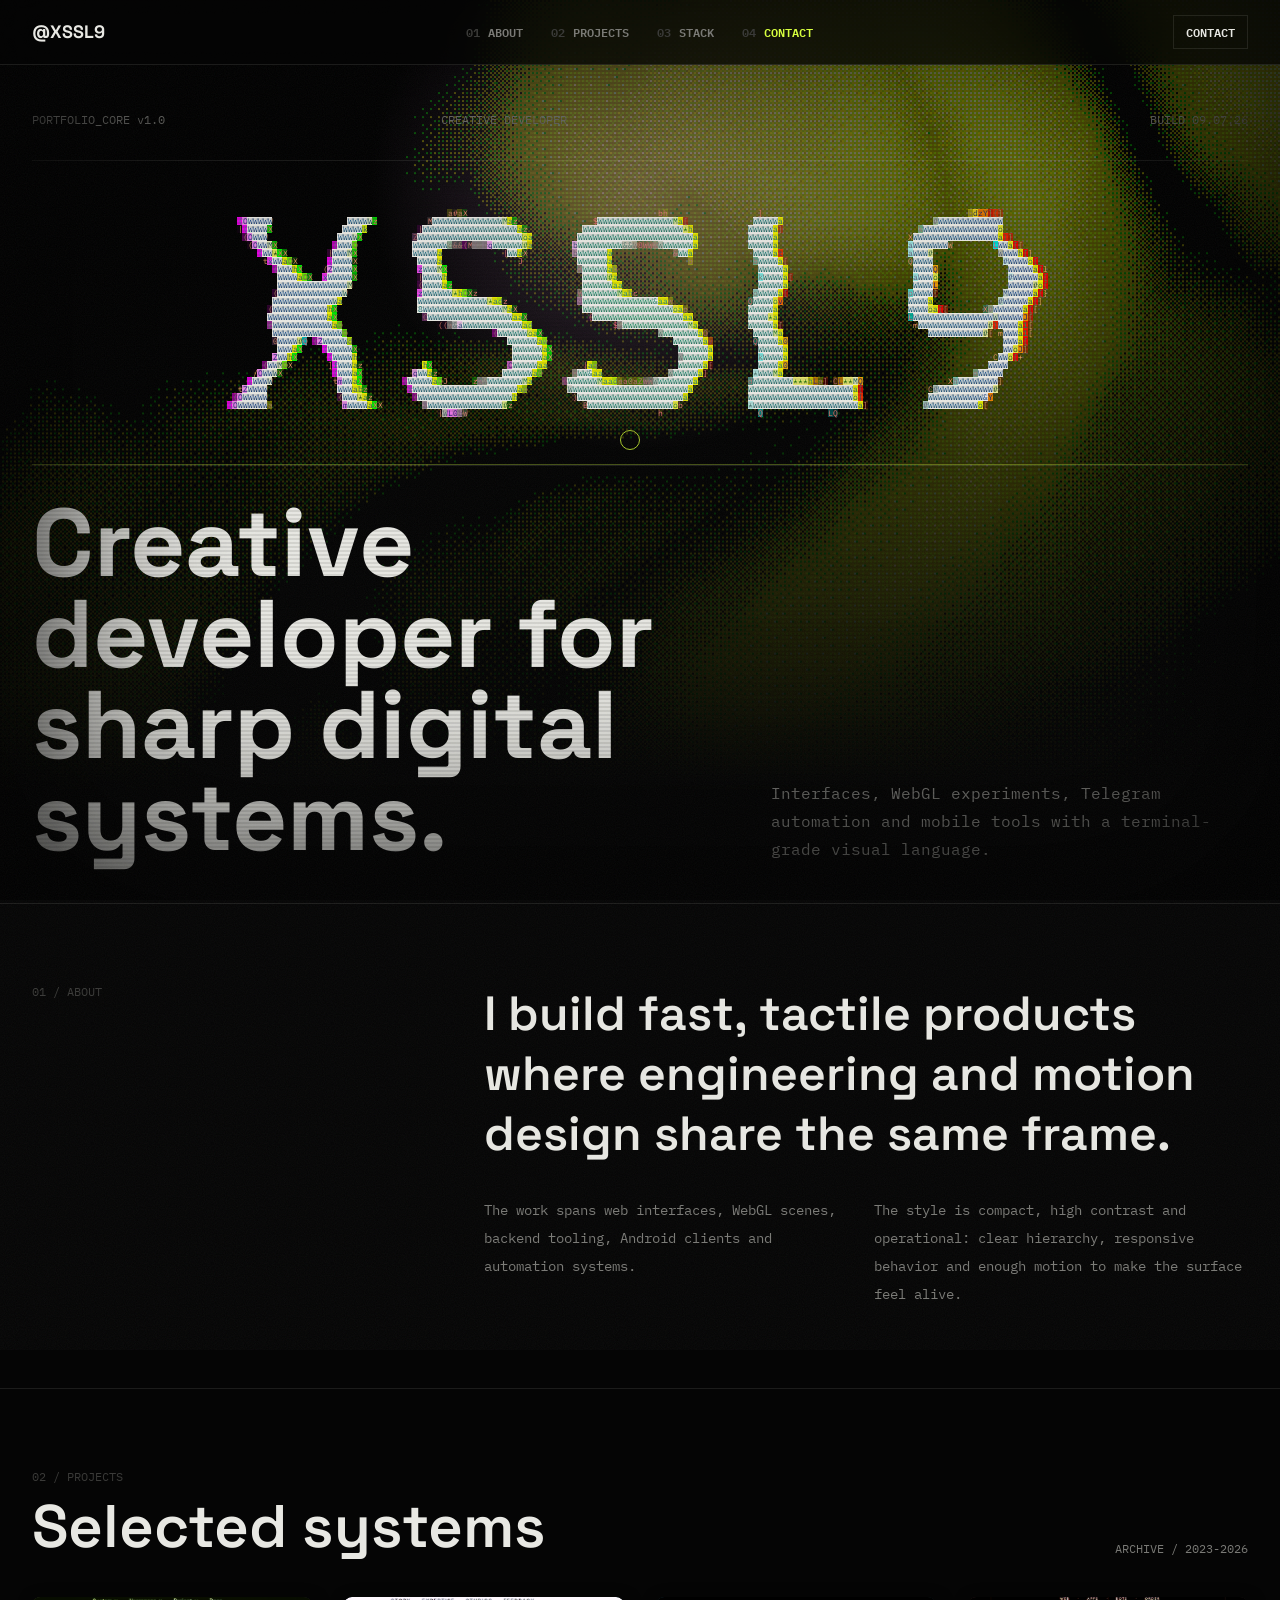
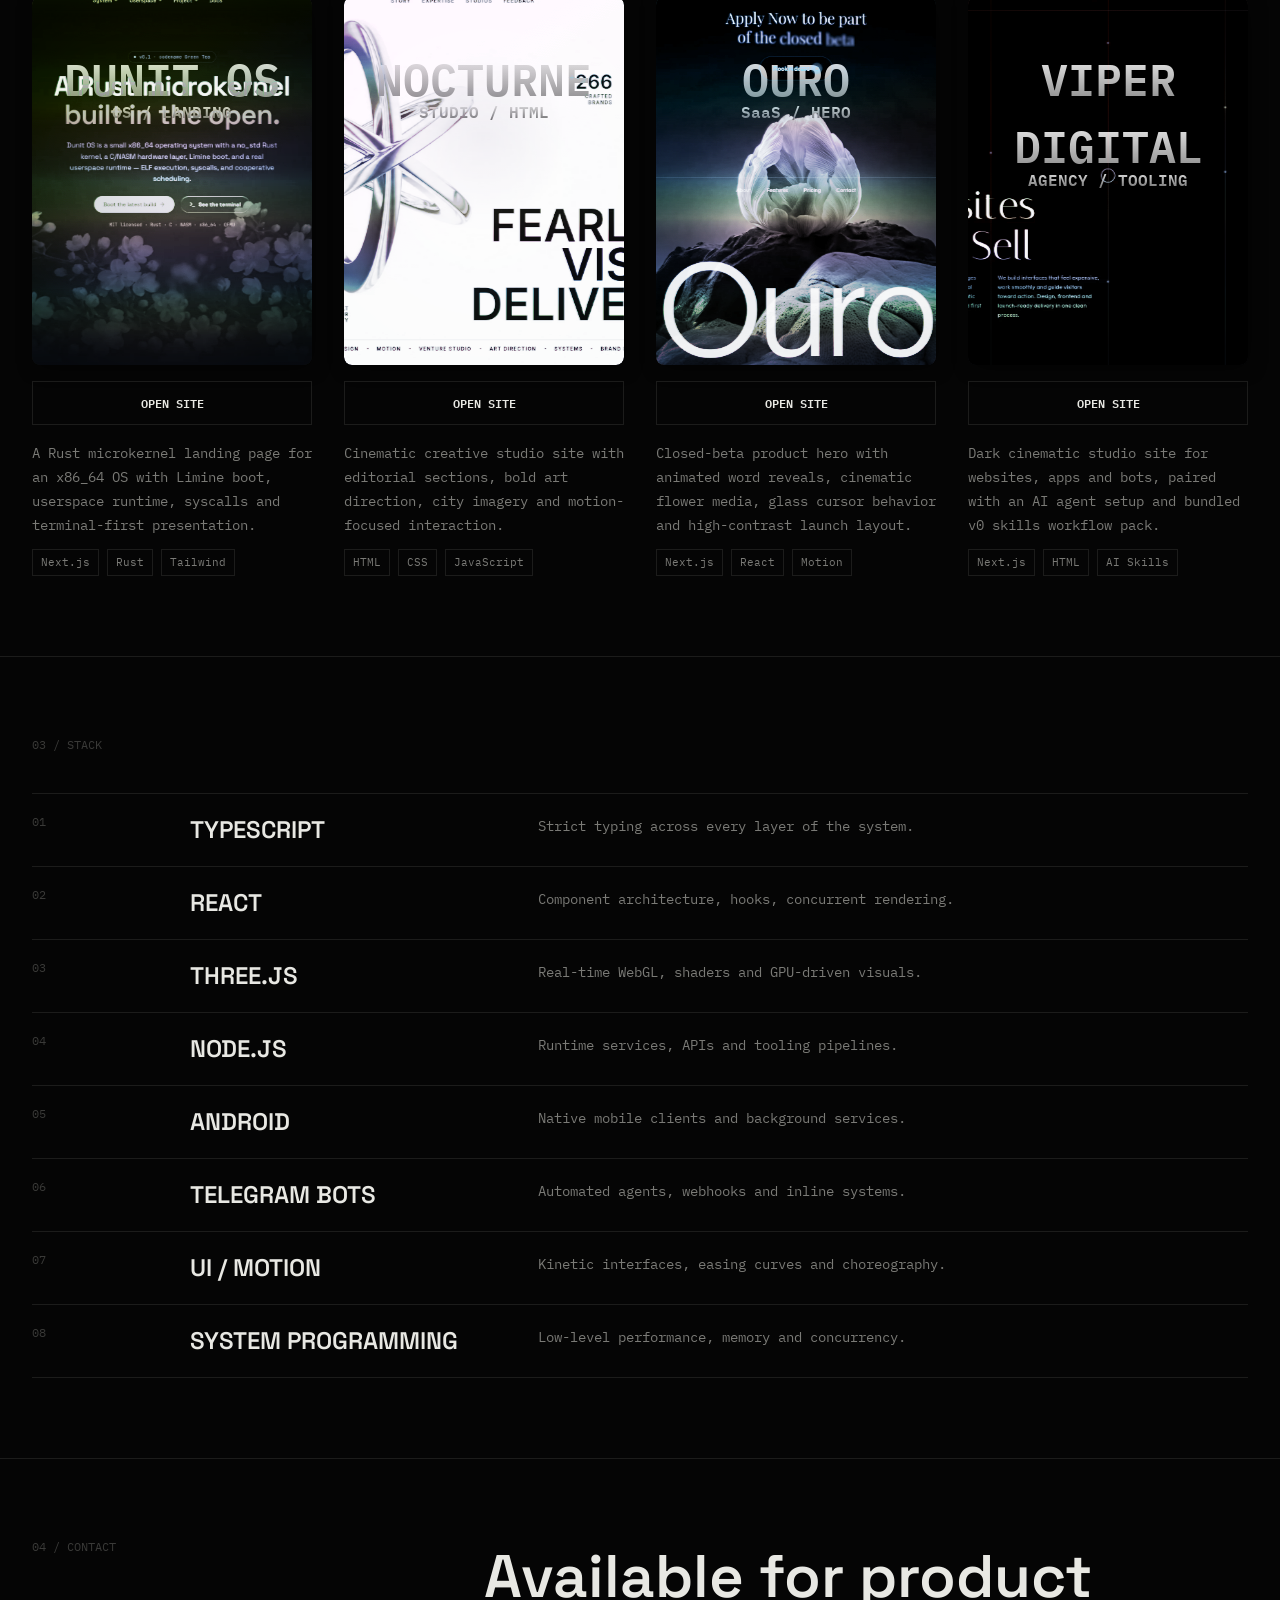
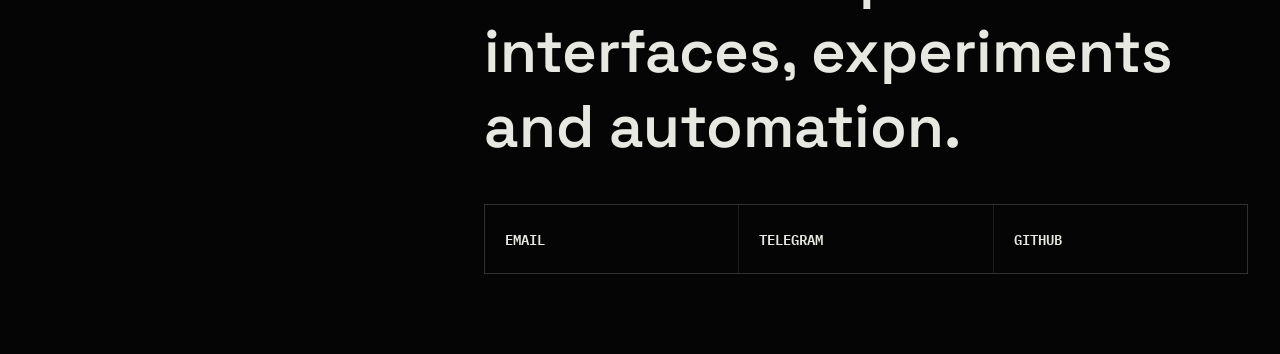
==== commit 648bb8f7: "Update Dunit floral preview" ====
--- a/index.html
+++ b/index.html
@@ -15,8 +15,8 @@
       href="https://fonts.googleapis.com/css2?family=IBM+Plex+Mono:wght@400;500;600;700&family=Space+Grotesk:wght@400;500;600;700&display=swap"
       rel="stylesheet"
     />
-    <script type="module" crossorigin src="/assets/index-CVuRrGk8.js"></script>
-    <link rel="stylesheet" crossorigin href="/assets/index-CREGnwiT.css">
+    <script type="module" crossorigin src="/assets/index-BBDurwXM.js"></script>
+    <link rel="stylesheet" crossorigin href="/assets/index-BiJlH1SY.css">
   </head>
   <body>
     <div id="root"></div>
--- a/assets/index-BiJlH1SY.css
+++ b/assets/index-BiJlH1SY.css
@@ -0,0 +1 @@
+/*! tailwindcss v4.3.2 | MIT License | https://tailwindcss.com */@layer properties{@supports (((-webkit-hyphens:none)) and (not (margin-trim:inline))) or ((-moz-orient:inline) and (not (color:rgb(from red r g b)))){*,:before,:after,::backdrop{--tw-translate-x:0;--tw-translate-y:0;--tw-translate-z:0;--tw-scale-x:1;--tw-scale-y:1;--tw-scale-z:1;--tw-rotate-x:initial;--tw-rotate-y:initial;--tw-rotate-z:initial;--tw-skew-x:initial;--tw-skew-y:initial;--tw-space-y-reverse:0;--tw-border-style:solid;--tw-gradient-position:initial;--tw-gradient-from:#0000;--tw-gradient-via:#0000;--tw-gradient-to:#0000;--tw-gradient-stops:initial;--tw-gradient-via-stops:initial;--tw-gradient-from-position:0%;--tw-gradient-via-position:50%;--tw-gradient-to-position:100%;--tw-leading:initial;--tw-font-weight:initial;--tw-tracking:initial;--tw-shadow:0 0 #0000;--tw-shadow-color:initial;--tw-shadow-alpha:100%;--tw-inset-shadow:0 0 #0000;--tw-inset-shadow-color:initial;--tw-inset-shadow-alpha:100%;--tw-ring-color:initial;--tw-ring-shadow:0 0 #0000;--tw-inset-ring-color:initial;--tw-inset-ring-shadow:0 0 #0000;--tw-ring-inset:initial;--tw-ring-offset-width:0px;--tw-ring-offset-color:#fff;--tw-ring-offset-shadow:0 0 #0000;--tw-outline-style:solid;--tw-blur:initial;--tw-brightness:initial;--tw-contrast:initial;--tw-grayscale:initial;--tw-hue-rotate:initial;--tw-invert:initial;--tw-opacity:initial;--tw-saturate:initial;--tw-sepia:initial;--tw-drop-shadow:initial;--tw-drop-shadow-color:initial;--tw-drop-shadow-alpha:100%;--tw-drop-shadow-size:initial;--tw-backdrop-blur:initial;--tw-backdrop-brightness:initial;--tw-backdrop-contrast:initial;--tw-backdrop-grayscale:initial;--tw-backdrop-hue-rotate:initial;--tw-backdrop-invert:initial;--tw-backdrop-opacity:initial;--tw-backdrop-saturate:initial;--tw-backdrop-sepia:initial;--tw-duration:initial;--tw-ease:initial}}}@layer theme{:root,:host{--font-sans:"Space Grotesk", ui-sans-serif, system-ui, sans-serif;--font-serif:ui-serif, Georgia, Cambria, "Times New Roman", Times, serif;--font-mono:"IBM Plex Mono", ui-monospace, "SFMono-Regular", monospace;--color-black:#000;--color-white:#fff;--spacing:.25rem;--container-lg:32rem;--container-xl:36rem;--container-2xl:42rem;--container-3xl:48rem;--container-4xl:56rem;--container-6xl:72rem;--container-7xl:80rem;--text-xs:.75rem;--text-xs--line-height:calc(1 / .75);--text-sm:.875rem;--text-sm--line-height:calc(1.25 / .875);--text-base:1rem;--text-base--line-height: 1.5 ;--text-lg:1.125rem;--text-lg--line-height:calc(1.75 / 1.125);--text-xl:1.25rem;--text-xl--line-height:calc(1.75 / 1.25);--text-2xl:1.5rem;--text-2xl--line-height:calc(2 / 1.5);--text-3xl:1.875rem;--text-3xl--line-height: 1.2 ;--text-4xl:2.25rem;--text-4xl--line-height:calc(2.5 / 2.25);--text-5xl:3rem;--text-5xl--line-height:1;--text-6xl:3.75rem;--text-6xl--line-height:1;--text-7xl:4.5rem;--text-7xl--line-height:1;--text-8xl:6rem;--text-8xl--line-height:1;--font-weight-medium:500;--font-weight-semibold:600;--font-weight-bold:700;--tracking-tighter:-.05em;--tracking-tight:-.025em;--tracking-normal:0em;--tracking-wide:.025em;--leading-tight:1.25;--leading-relaxed:1.625;--radius-md:.375rem;--radius-lg:.5rem;--radius-xl:.75rem;--radius-2xl:1rem;--ease-out:cubic-bezier(0, 0, .2, 1);--blur-sm:8px;--blur-xl:24px;--default-transition-duration:.15s;--default-transition-timing-function:cubic-bezier(.4, 0, .2, 1);--default-font-family:var(--font-sans);--default-mono-font-family:var(--font-mono);--color-background:#050505;--color-foreground:#e8e8e3;--color-muted:#7a7a76;--color-faint:#3a3a38;--color-line:#e8e8e31a;--color-accent:#feb3ff;--color-signal:#d7ff3f}}@layer base{*,:after,:before,::backdrop{box-sizing:border-box;border:0 solid;margin:0;padding:0}::file-selector-button{box-sizing:border-box;border:0 solid;margin:0;padding:0}html,:host{-webkit-text-size-adjust:100%;-moz-tab-size:4;tab-size:4;line-height:1.5;font-family:var(--default-font-family,ui-sans-serif, system-ui, sans-serif, "Apple Color Emoji", "Segoe UI Emoji", "Segoe UI Symbol", "Noto Color Emoji");font-feature-settings:var(--default-font-feature-settings,normal);font-variation-settings:var(--default-font-variation-settings,normal);-webkit-tap-highlight-color:transparent}hr{height:0;color:inherit;border-top-width:1px}abbr:where([title]){-webkit-text-decoration:underline dotted;text-decoration:underline dotted}h1,h2,h3,h4,h5,h6{font-size:inherit;font-weight:inherit}a{color:inherit;-webkit-text-decoration:inherit;text-decoration:inherit}b,strong{font-weight:bolder}code,kbd,samp,pre{font-family:var(--default-mono-font-family,ui-monospace, SFMono-Regular, Menlo, Monaco, Consolas, "Liberation Mono", "Courier New", monospace);font-feature-settings:var(--default-mono-font-feature-settings,normal);font-variation-settings:var(--default-mono-font-variation-settings,normal);font-size:1em}small{font-size:80%}sub,sup{vertical-align:baseline;font-size:75%;line-height:0;position:relative}sub{bottom:-.25em}sup{top:-.5em}table{text-indent:0;border-color:inherit;border-collapse:collapse}:-moz-focusring{outline:auto}progress{vertical-align:baseline}summary{display:list-item}ol,ul,menu{list-style:none}img,svg,video,canvas,audio,iframe,embed,object{vertical-align:middle;display:block}img,video{max-width:100%;height:auto}button,input,select,optgroup,textarea{font:inherit;font-feature-settings:inherit;font-variation-settings:inherit;letter-spacing:inherit;color:inherit;opacity:1;background-color:#0000;border-radius:0}::file-selector-button{font:inherit;font-feature-settings:inherit;font-variation-settings:inherit;letter-spacing:inherit;color:inherit;opacity:1;background-color:#0000;border-radius:0}:where(select:is([multiple],[size])) optgroup{font-weight:bolder}:where(select:is([multiple],[size])) optgroup option{padding-inline-start:20px}::file-selector-button{margin-inline-end:4px}::placeholder{opacity:1}@supports (not ((-webkit-appearance:-apple-pay-button))) or (contain-intrinsic-size:1px){::placeholder{color:currentColor}@supports (color:color-mix(in lab,red,red)){::placeholder{color:color-mix(in oklab,currentcolor 50%,transparent)}}}textarea{resize:vertical}::-webkit-search-decoration{-webkit-appearance:none}::-webkit-date-and-time-value{min-height:1lh;text-align:inherit}::-webkit-datetime-edit{display:inline-flex}::-webkit-datetime-edit-fields-wrapper{padding:0}::-webkit-datetime-edit{padding-block:0}::-webkit-datetime-edit-year-field{padding-block:0}::-webkit-datetime-edit-month-field{padding-block:0}::-webkit-datetime-edit-day-field{padding-block:0}::-webkit-datetime-edit-hour-field{padding-block:0}::-webkit-datetime-edit-minute-field{padding-block:0}::-webkit-datetime-edit-second-field{padding-block:0}::-webkit-datetime-edit-millisecond-field{padding-block:0}::-webkit-datetime-edit-meridiem-field{padding-block:0}::-webkit-calendar-picker-indicator{line-height:1}:-moz-ui-invalid{box-shadow:none}button,input:where([type=button],[type=reset],[type=submit]){-webkit-appearance:button;-moz-appearance:button;appearance:button}::file-selector-button{-webkit-appearance:button;-moz-appearance:button;appearance:button}::-webkit-inner-spin-button{height:auto}::-webkit-outer-spin-button{height:auto}[hidden]:where(:not([hidden=until-found])){display:none!important}*{border-color:var(--color-line)}html{background-color:var(--color-background);color:var(--color-foreground);-webkit-font-smoothing:antialiased;scroll-behavior:smooth}body{background-color:var(--color-background);color:var(--color-foreground);font-family:var(--font-mono);cursor:none;margin:0;overflow-x:hidden}@media (max-width:768px){body{cursor:auto}}::selection{background:var(--color-accent);color:#000}::-webkit-scrollbar{width:6px}::-webkit-scrollbar-track{background:#000}::-webkit-scrollbar-thumb{background:var(--color-faint)}}@layer components;@layer utilities{.pointer-events-auto{pointer-events:auto}.pointer-events-none{pointer-events:none}.visible{visibility:visible}.visible\!{visibility:visible!important}.\!absolute{position:absolute!important}.absolute{position:absolute}.fixed{position:fixed}.relative{position:relative}.static{position:static}.sticky{position:sticky}.inset-0{top:0;right:0;bottom:0;left:0}.inset-\[-55\%\]{top:-55%;right:-55%;bottom:-55%;left:-55%}.inset-x-0{inset-inline:0}.top-0{top:0}.top-full{top:100%}.right-0{right:0}.right-4{right:calc(var(--spacing) * 4)}.bottom-0{bottom:0}.left-0{left:0}.left-4{left:calc(var(--spacing) * 4)}.isolate{isolation:isolate}.z-0{z-index:0}.z-10{z-index:10}.z-30{z-index:30}.z-50{z-index:50}.z-\[1\]{z-index:1}.z-\[2\]{z-index:2}.z-\[5\]{z-index:5}.z-\[80\]{z-index:80}.z-\[90\]{z-index:90}.col-1{grid-column:1}.col-2{grid-column:2}.container{width:100%}@media (min-width:40rem){.container{max-width:40rem}}@media (min-width:48rem){.container{max-width:48rem}}@media (min-width:64rem){.container{max-width:64rem}}@media (min-width:80rem){.container{max-width:80rem}}@media (min-width:96rem){.container{max-width:96rem}}.m-0{margin:0}.m-auto{margin:auto}.mx-auto{margin-inline:auto}.mt-0\.5{margin-top:calc(var(--spacing) * .5)}.mt-1{margin-top:var(--spacing)}.mt-2{margin-top:calc(var(--spacing) * 2)}.mt-3{margin-top:calc(var(--spacing) * 3)}.mt-4{margin-top:calc(var(--spacing) * 4)}.mt-6{margin-top:calc(var(--spacing) * 6)}.mt-7{margin-top:calc(var(--spacing) * 7)}.mt-8{margin-top:calc(var(--spacing) * 8)}.mt-10{margin-top:calc(var(--spacing) * 10)}.mt-12{margin-top:calc(var(--spacing) * 12)}.mr-2{margin-right:calc(var(--spacing) * 2)}.mb-3{margin-bottom:calc(var(--spacing) * 3)}.mb-6{margin-bottom:calc(var(--spacing) * 6)}.mb-8{margin-bottom:calc(var(--spacing) * 8)}.mb-10{margin-bottom:calc(var(--spacing) * 10)}.ml-2{margin-left:calc(var(--spacing) * 2)}.block{display:block}.flex{display:flex}.grid{display:grid}.hidden{display:none}.hidden\!{display:none!important}.inline{display:inline}.inline-block{display:inline-block}.inline-flex{display:inline-flex}.table{display:table}.h-1\.5{height:calc(var(--spacing) * 1.5)}.h-3{height:calc(var(--spacing) * 3)}.h-3\.5{height:calc(var(--spacing) * 3.5)}.h-4{height:calc(var(--spacing) * 4)}.h-5{height:calc(var(--spacing) * 5)}.h-6{height:calc(var(--spacing) * 6)}.h-7{height:calc(var(--spacing) * 7)}.h-9{height:calc(var(--spacing) * 9)}.h-10{height:calc(var(--spacing) * 10)}.h-11{height:calc(var(--spacing) * 11)}.h-12{height:calc(var(--spacing) * 12)}.h-14{height:calc(var(--spacing) * 14)}.h-16{height:calc(var(--spacing) * 16)}.h-36{height:calc(var(--spacing) * 36)}.h-\[34vh\]{height:34vh}.h-full{height:100%}.h-px{height:1px}.h-screen{height:100vh}.max-h-full{max-height:100%}.min-h-\[220px\]{min-height:220px}.min-h-\[340px\]{min-height:340px}.min-h-\[680px\]{min-height:680px}.min-h-screen{min-height:100vh}.min-h-svh{min-height:100svh}.w-1\.5{width:calc(var(--spacing) * 1.5)}.w-3{width:calc(var(--spacing) * 3)}.w-3\.5{width:calc(var(--spacing) * 3.5)}.w-4{width:calc(var(--spacing) * 4)}.w-5{width:calc(var(--spacing) * 5)}.w-6{width:calc(var(--spacing) * 6)}.w-7{width:calc(var(--spacing) * 7)}.w-9{width:calc(var(--spacing) * 9)}.w-10{width:calc(var(--spacing) * 10)}.w-12{width:calc(var(--spacing) * 12)}.w-14{width:calc(var(--spacing) * 14)}.w-36{width:calc(var(--spacing) * 36)}.w-full{width:100%}.w-min{width:min-content}.max-w-2xl{max-width:var(--container-2xl)}.max-w-3xl{max-width:var(--container-3xl)}.max-w-4xl{max-width:var(--container-4xl)}.max-w-6xl{max-width:var(--container-6xl)}.max-w-7xl{max-width:var(--container-7xl)}.max-w-lg{max-width:var(--container-lg)}.max-w-xl{max-width:var(--container-xl)}.min-w-0{min-width:0}.min-w-\[220px\]{min-width:220px}.flex-1{flex:1}.flex-shrink{flex-shrink:1}.flex-shrink-0,.shrink-0{flex-shrink:0}.origin-top{transform-origin:top}.-translate-x-1\/2{--tw-translate-x: -50% ;translate:var(--tw-translate-x) var(--tw-translate-y)}.-translate-y-1\/2{--tw-translate-y: -50% ;translate:var(--tw-translate-x) var(--tw-translate-y)}.-translate-y-2{--tw-translate-y:calc(var(--spacing) * -2);translate:var(--tw-translate-x) var(--tw-translate-y)}.translate-y-0{--tw-translate-y:0;translate:var(--tw-translate-x) var(--tw-translate-y)}.scale-0{--tw-scale-x:0%;--tw-scale-y:0%;--tw-scale-z:0%;scale:var(--tw-scale-x) var(--tw-scale-y)}.scale-100{--tw-scale-x:100%;--tw-scale-y:100%;--tw-scale-z:100%;scale:var(--tw-scale-x) var(--tw-scale-y)}.-rotate-90{rotate:-90deg}.rotate-0{rotate:0deg}.rotate-90{rotate:90deg}.rotate-180{rotate:180deg}.transform{transform:var(--tw-rotate-x,) var(--tw-rotate-y,) var(--tw-rotate-z,) var(--tw-skew-x,) var(--tw-skew-y,)}.cursor-pointer{cursor:pointer}.touch-none{touch-action:none}.resize{resize:both}.flex-col{flex-direction:column}.flex-wrap{flex-wrap:wrap}.place-items-center{place-items:center}.content-end{align-content:flex-end}.items-baseline{align-items:baseline}.items-center{align-items:center}.items-end{align-items:flex-end}.items-start{align-items:flex-start}.justify-between{justify-content:space-between}.justify-center{justify-content:center}.gap-1{gap:var(--spacing)}.gap-1\.5{gap:calc(var(--spacing) * 1.5)}.gap-2{gap:calc(var(--spacing) * 2)}.gap-2\.5{gap:calc(var(--spacing) * 2.5)}.gap-3{gap:calc(var(--spacing) * 3)}.gap-4{gap:calc(var(--spacing) * 4)}.gap-5{gap:calc(var(--spacing) * 5)}.gap-6{gap:calc(var(--spacing) * 6)}.gap-8{gap:calc(var(--spacing) * 8)}.gap-10{gap:calc(var(--spacing) * 10)}.gap-12{gap:calc(var(--spacing) * 12)}.gap-14{gap:calc(var(--spacing) * 14)}.gap-px{gap:1px}:where(.space-y-2>:not(:last-child)){--tw-space-y-reverse:0;margin-block-start:calc(calc(var(--spacing) * 2) * var(--tw-space-y-reverse));margin-block-end:calc(calc(var(--spacing) * 2) * calc(1 - var(--tw-space-y-reverse)))}:where(.space-y-2\.5>:not(:last-child)){--tw-space-y-reverse:0;margin-block-start:calc(calc(var(--spacing) * 2.5) * var(--tw-space-y-reverse));margin-block-end:calc(calc(var(--spacing) * 2.5) * calc(1 - var(--tw-space-y-reverse)))}:where(.space-y-6>:not(:last-child)){--tw-space-y-reverse:0;margin-block-start:calc(calc(var(--spacing) * 6) * var(--tw-space-y-reverse));margin-block-end:calc(calc(var(--spacing) * 6) * calc(1 - var(--tw-space-y-reverse)))}.overflow-hidden{overflow:hidden}.overflow-visible{overflow:visible}.rounded-2xl{border-radius:var(--radius-2xl)}.rounded-full{border-radius:3.40282e38px}.rounded-lg{border-radius:var(--radius-lg)}.rounded-xl{border-radius:var(--radius-xl)}.border{border-style:var(--tw-border-style);border-width:1px}.border-y{border-block-style:var(--tw-border-style);border-block-width:1px}.border-t{border-top-style:var(--tw-border-style);border-top-width:1px}.border-b{border-bottom-style:var(--tw-border-style);border-bottom-width:1px}.border-l{border-left-style:var(--tw-border-style);border-left-width:1px}.border-line{border-color:var(--color-line)}.border-signal\/80{border-color:#d7ff3fcc}@supports (color:color-mix(in lab,red,red)){.border-signal\/80{border-color:color-mix(in oklab,var(--color-signal) 80%,transparent)}}.border-white\/10{border-color:#ffffff1a}@supports (color:color-mix(in lab,red,red)){.border-white\/10{border-color:color-mix(in oklab,var(--color-white) 10%,transparent)}}.border-white\/25{border-color:#ffffff40}@supports (color:color-mix(in lab,red,red)){.border-white\/25{border-color:color-mix(in oklab,var(--color-white) 25%,transparent)}}.bg-\[oklch\(0\.8_0\.12_85\)\]{background-color:#e1b75c}.bg-\[oklch\(0\.13_0\.01_150\)\]{background-color:#050806}.bg-background{background-color:var(--color-background)}.bg-background\/40{background-color:#05050566}@supports (color:color-mix(in lab,red,red)){.bg-background\/40{background-color:color-mix(in oklab,var(--color-background) 40%,transparent)}}.bg-background\/45{background-color:#05050573}@supports (color:color-mix(in lab,red,red)){.bg-background\/45{background-color:color-mix(in oklab,var(--color-background) 45%,transparent)}}.bg-background\/75{background-color:#050505bf}@supports (color:color-mix(in lab,red,red)){.bg-background\/75{background-color:color-mix(in oklab,var(--color-background) 75%,transparent)}}.bg-black{background-color:var(--color-black)}.bg-line{background-color:var(--color-line)}.bg-signal\/30{background-color:#d7ff3f4d}@supports (color:color-mix(in lab,red,red)){.bg-signal\/30{background-color:color-mix(in oklab,var(--color-signal) 30%,transparent)}}.bg-white\/\[0\.02\]{background-color:#ffffff05}@supports (color:color-mix(in lab,red,red)){.bg-white\/\[0\.02\]{background-color:color-mix(in oklab,var(--color-white) 2%,transparent)}}.bg-gradient-to-b{--tw-gradient-position:to bottom in oklab;background-image:linear-gradient(var(--tw-gradient-stops))}.bg-\[radial-gradient\(circle_at_30\%_22\%\,rgba\(255\,255\,255\,0\.32\)\,transparent_22\%\)\,radial-gradient\(circle_at_70\%_80\%\,rgba\(215\,255\,63\,0\.16\)\,transparent_30\%\)\]{background-image:radial-gradient(circle at 30% 22%,#ffffff52,#0000 22%),radial-gradient(circle at 70% 80%,#d7ff3f29,#0000 30%)}.bg-\[radial-gradient\(circle_at_50\%_20\%\,rgba\(254\,179\,255\,0\.22\)\,transparent_28\%\)\,linear-gradient\(to_bottom\,rgba\(5\,5\,5\,0\.18\)\,\#050505_88\%\)\]{background-image:radial-gradient(circle at 50% 20%,#feb3ff38,#0000 28%),linear-gradient(#0505052e,#050505 88%)}.from-background\/40{--tw-gradient-from:#05050566}@supports (color:color-mix(in lab,red,red)){.from-background\/40{--tw-gradient-from:color-mix(in oklab, var(--color-background) 40%, transparent)}}.from-background\/40{--tw-gradient-stops:var(--tw-gradient-via-stops,var(--tw-gradient-position), var(--tw-gradient-from) var(--tw-gradient-from-position), var(--tw-gradient-to) var(--tw-gradient-to-position))}.via-transparent{--tw-gradient-via:transparent;--tw-gradient-via-stops:var(--tw-gradient-position), var(--tw-gradient-from) var(--tw-gradient-from-position), var(--tw-gradient-via) var(--tw-gradient-via-position), var(--tw-gradient-to) var(--tw-gradient-to-position);--tw-gradient-stops:var(--tw-gradient-via-stops)}.to-background{--tw-gradient-to:var(--color-background);--tw-gradient-stops:var(--tw-gradient-via-stops,var(--tw-gradient-position), var(--tw-gradient-from) var(--tw-gradient-from-position), var(--tw-gradient-to) var(--tw-gradient-to-position))}.object-cover{object-fit:cover}.object-top{object-position:top}.p-1\.5{padding:calc(var(--spacing) * 1.5)}.p-4{padding:calc(var(--spacing) * 4)}.p-5{padding:calc(var(--spacing) * 5)}.p-6{padding:calc(var(--spacing) * 6)}.px-2{padding-inline:calc(var(--spacing) * 2)}.px-3{padding-inline:calc(var(--spacing) * 3)}.px-3\.5{padding-inline:calc(var(--spacing) * 3.5)}.px-4{padding-inline:calc(var(--spacing) * 4)}.px-5{padding-inline:calc(var(--spacing) * 5)}.px-6{padding-inline:calc(var(--spacing) * 6)}.py-1{padding-block:var(--spacing)}.py-1\.5{padding-block:calc(var(--spacing) * 1.5)}.py-2{padding-block:calc(var(--spacing) * 2)}.py-2\.5{padding-block:calc(var(--spacing) * 2.5)}.py-3{padding-block:calc(var(--spacing) * 3)}.py-4{padding-block:calc(var(--spacing) * 4)}.py-5{padding-block:calc(var(--spacing) * 5)}.py-6{padding-block:calc(var(--spacing) * 6)}.py-20{padding-block:calc(var(--spacing) * 20)}.pt-4{padding-top:calc(var(--spacing) * 4)}.pt-14{padding-top:calc(var(--spacing) * 14)}.pt-28{padding-top:calc(var(--spacing) * 28)}.pr-6{padding-right:calc(var(--spacing) * 6)}.pb-10{padding-bottom:calc(var(--spacing) * 10)}.pl-2{padding-left:calc(var(--spacing) * 2)}.pl-3{padding-left:calc(var(--spacing) * 3)}.pl-5{padding-left:calc(var(--spacing) * 5)}.text-center{text-align:center}.text-right{text-align:right}.font-mono{font-family:var(--font-mono)}.font-sans{font-family:var(--font-sans)}.text-2xl{font-size:var(--text-2xl);line-height:var(--tw-leading,var(--text-2xl--line-height))}.text-3xl{font-size:var(--text-3xl);line-height:var(--tw-leading,var(--text-3xl--line-height))}.text-4xl{font-size:var(--text-4xl);line-height:var(--tw-leading,var(--text-4xl--line-height))}.text-5xl{font-size:var(--text-5xl);line-height:var(--tw-leading,var(--text-5xl--line-height))}.text-base{font-size:var(--text-base);line-height:var(--tw-leading,var(--text-base--line-height))}.text-lg{font-size:var(--text-lg);line-height:var(--tw-leading,var(--text-lg--line-height))}.text-sm{font-size:var(--text-sm);line-height:var(--tw-leading,var(--text-sm--line-height))}.text-xs{font-size:var(--text-xs);line-height:var(--tw-leading,var(--text-xs--line-height))}.text-\[11px\]{font-size:11px}.text-\[13px\]{font-size:13px}.leading-6{--tw-leading:calc(var(--spacing) * 6);line-height:calc(var(--spacing) * 6)}.leading-7{--tw-leading:calc(var(--spacing) * 7);line-height:calc(var(--spacing) * 7)}.leading-\[0\.95\]{--tw-leading:.95;line-height:.95}.leading-\[1\.05\]{--tw-leading:1.05;line-height:1.05}.leading-none{--tw-leading:1;line-height:1}.leading-relaxed{--tw-leading:var(--leading-relaxed);line-height:var(--leading-relaxed)}.leading-tight{--tw-leading:var(--leading-tight);line-height:var(--leading-tight)}.font-bold{--tw-font-weight:var(--font-weight-bold);font-weight:var(--font-weight-bold)}.font-medium{--tw-font-weight:var(--font-weight-medium);font-weight:var(--font-weight-medium)}.font-semibold{--tw-font-weight:var(--font-weight-semibold);font-weight:var(--font-weight-semibold)}.tracking-\[-0\.02em\]{--tw-tracking:-.02em;letter-spacing:-.02em}.tracking-\[0\.2em\]{--tw-tracking:.2em;letter-spacing:.2em}.tracking-normal{--tw-tracking:var(--tracking-normal);letter-spacing:var(--tracking-normal)}.tracking-tight{--tw-tracking:var(--tracking-tight);letter-spacing:var(--tracking-tight)}.tracking-wide{--tw-tracking:var(--tracking-wide);letter-spacing:var(--tracking-wide)}.text-balance{text-wrap:balance}.text-pretty{text-wrap:pretty}.text-wrap{text-wrap:wrap}.whitespace-nowrap{white-space:nowrap}.text-faint{color:var(--color-faint)}.text-foreground{color:var(--color-foreground)}.text-foreground\/55{color:#e8e8e38c}@supports (color:color-mix(in lab,red,red)){.text-foreground\/55{color:color-mix(in oklab,var(--color-foreground) 55%,transparent)}}.text-foreground\/80{color:#e8e8e3cc}@supports (color:color-mix(in lab,red,red)){.text-foreground\/80{color:color-mix(in oklab,var(--color-foreground) 80%,transparent)}}.text-foreground\/85{color:#e8e8e3d9}@supports (color:color-mix(in lab,red,red)){.text-foreground\/85{color:color-mix(in oklab,var(--color-foreground) 85%,transparent)}}.text-foreground\/90{color:#e8e8e3e6}@supports (color:color-mix(in lab,red,red)){.text-foreground\/90{color:color-mix(in oklab,var(--color-foreground) 90%,transparent)}}.text-muted{color:var(--color-muted)}.text-signal{color:var(--color-signal)}.text-white{color:var(--color-white)}.text-white\/70{color:#ffffffb3}@supports (color:color-mix(in lab,red,red)){.text-white\/70{color:color-mix(in oklab,var(--color-white) 70%,transparent)}}.text-white\/90{color:#ffffffe6}@supports (color:color-mix(in lab,red,red)){.text-white\/90{color:color-mix(in oklab,var(--color-white) 90%,transparent)}}.uppercase{text-transform:uppercase}.antialiased{-webkit-font-smoothing:antialiased;-moz-osx-font-smoothing:grayscale}.opacity-0{opacity:0}.opacity-80{opacity:.8}.opacity-100{opacity:1}.mix-blend-difference{mix-blend-mode:difference}.shadow{--tw-shadow:0 1px 3px 0 var(--tw-shadow-color,#0000001a), 0 1px 2px -1px var(--tw-shadow-color,#0000001a);box-shadow:var(--tw-inset-shadow),var(--tw-inset-ring-shadow),var(--tw-ring-offset-shadow),var(--tw-ring-shadow),var(--tw-shadow)}.shadow\!{--tw-shadow:0 1px 3px 0 var(--tw-shadow-color,#0000001a), 0 1px 2px -1px var(--tw-shadow-color,#0000001a)!important;box-shadow:var(--tw-inset-shadow),var(--tw-inset-ring-shadow),var(--tw-ring-offset-shadow),var(--tw-ring-shadow),var(--tw-shadow)!important}.shadow-2xl{--tw-shadow:0 25px 50px -12px var(--tw-shadow-color,#00000040);box-shadow:var(--tw-inset-shadow),var(--tw-inset-ring-shadow),var(--tw-ring-offset-shadow),var(--tw-ring-shadow),var(--tw-shadow)}.shadow-\[0_0_38px_rgba\(215\,255\,63\,0\.16\)\,inset_0_0_18px_rgba\(255\,255\,255\,0\.18\)\]{--tw-shadow:0 0 38px var(--tw-shadow-color,#d7ff3f29), inset 0 0 18px var(--tw-shadow-color,#ffffff2e);box-shadow:var(--tw-inset-shadow),var(--tw-inset-ring-shadow),var(--tw-ring-offset-shadow),var(--tw-ring-shadow),var(--tw-shadow)}.shadow-xl{--tw-shadow:0 20px 25px -5px var(--tw-shadow-color,#0000001a), 0 8px 10px -6px var(--tw-shadow-color,#0000001a);box-shadow:var(--tw-inset-shadow),var(--tw-inset-ring-shadow),var(--tw-ring-offset-shadow),var(--tw-ring-shadow),var(--tw-shadow)}.outline{outline-style:var(--tw-outline-style);outline-width:1px}.blur{--tw-blur:blur(8px);filter:var(--tw-blur,) var(--tw-brightness,) var(--tw-contrast,) var(--tw-grayscale,) var(--tw-hue-rotate,) var(--tw-invert,) var(--tw-saturate,) var(--tw-sepia,) var(--tw-drop-shadow,)}.invert{--tw-invert:invert(100%);filter:var(--tw-blur,) var(--tw-brightness,) var(--tw-contrast,) var(--tw-grayscale,) var(--tw-hue-rotate,) var(--tw-invert,) var(--tw-saturate,) var(--tw-sepia,) var(--tw-drop-shadow,)}.filter{filter:var(--tw-blur,) var(--tw-brightness,) var(--tw-contrast,) var(--tw-grayscale,) var(--tw-hue-rotate,) var(--tw-invert,) var(--tw-saturate,) var(--tw-sepia,) var(--tw-drop-shadow,)}.filter\!{filter:var(--tw-blur,) var(--tw-brightness,) var(--tw-contrast,) var(--tw-grayscale,) var(--tw-hue-rotate,) var(--tw-invert,) var(--tw-saturate,) var(--tw-sepia,) var(--tw-drop-shadow,)!important}.backdrop-blur-\[10px\]{--tw-backdrop-blur:blur(10px);-webkit-backdrop-filter:var(--tw-backdrop-blur,) var(--tw-backdrop-brightness,) var(--tw-backdrop-contrast,) var(--tw-backdrop-grayscale,) var(--tw-backdrop-hue-rotate,) var(--tw-backdrop-invert,) var(--tw-backdrop-opacity,) var(--tw-backdrop-saturate,) var(--tw-backdrop-sepia,);backdrop-filter:var(--tw-backdrop-blur,) var(--tw-backdrop-brightness,) var(--tw-backdrop-contrast,) var(--tw-backdrop-grayscale,) var(--tw-backdrop-hue-rotate,) var(--tw-backdrop-invert,) var(--tw-backdrop-opacity,) var(--tw-backdrop-saturate,) var(--tw-backdrop-sepia,)}.backdrop-blur-\[30px\]{--tw-backdrop-blur:blur(30px);-webkit-backdrop-filter:var(--tw-backdrop-blur,) var(--tw-backdrop-brightness,) var(--tw-backdrop-contrast,) var(--tw-backdrop-grayscale,) var(--tw-backdrop-hue-rotate,) var(--tw-backdrop-invert,) var(--tw-backdrop-opacity,) var(--tw-backdrop-saturate,) var(--tw-backdrop-sepia,);backdrop-filter:var(--tw-backdrop-blur,) var(--tw-backdrop-brightness,) var(--tw-backdrop-contrast,) var(--tw-backdrop-grayscale,) var(--tw-backdrop-hue-rotate,) var(--tw-backdrop-invert,) var(--tw-backdrop-opacity,) var(--tw-backdrop-saturate,) var(--tw-backdrop-sepia,)}.backdrop-blur-sm{--tw-backdrop-blur:blur(var(--blur-sm));-webkit-backdrop-filter:var(--tw-backdrop-blur,) var(--tw-backdrop-brightness,) var(--tw-backdrop-contrast,) var(--tw-backdrop-grayscale,) var(--tw-backdrop-hue-rotate,) var(--tw-backdrop-invert,) var(--tw-backdrop-opacity,) var(--tw-backdrop-saturate,) var(--tw-backdrop-sepia,);backdrop-filter:var(--tw-backdrop-blur,) var(--tw-backdrop-brightness,) var(--tw-backdrop-contrast,) var(--tw-backdrop-grayscale,) var(--tw-backdrop-hue-rotate,) var(--tw-backdrop-invert,) var(--tw-backdrop-opacity,) var(--tw-backdrop-saturate,) var(--tw-backdrop-sepia,)}.backdrop-blur-xl{--tw-backdrop-blur:blur(var(--blur-xl));-webkit-backdrop-filter:var(--tw-backdrop-blur,) var(--tw-backdrop-brightness,) var(--tw-backdrop-contrast,) var(--tw-backdrop-grayscale,) var(--tw-backdrop-hue-rotate,) var(--tw-backdrop-invert,) var(--tw-backdrop-opacity,) var(--tw-backdrop-saturate,) var(--tw-backdrop-sepia,);backdrop-filter:var(--tw-backdrop-blur,) var(--tw-backdrop-brightness,) var(--tw-backdrop-contrast,) var(--tw-backdrop-grayscale,) var(--tw-backdrop-hue-rotate,) var(--tw-backdrop-invert,) var(--tw-backdrop-opacity,) var(--tw-backdrop-saturate,) var(--tw-backdrop-sepia,)}.backdrop-filter{-webkit-backdrop-filter:var(--tw-backdrop-blur,) var(--tw-backdrop-brightness,) var(--tw-backdrop-contrast,) var(--tw-backdrop-grayscale,) var(--tw-backdrop-hue-rotate,) var(--tw-backdrop-invert,) var(--tw-backdrop-opacity,) var(--tw-backdrop-saturate,) var(--tw-backdrop-sepia,);backdrop-filter:var(--tw-backdrop-blur,) var(--tw-backdrop-brightness,) var(--tw-backdrop-contrast,) var(--tw-backdrop-grayscale,) var(--tw-backdrop-hue-rotate,) var(--tw-backdrop-invert,) var(--tw-backdrop-opacity,) var(--tw-backdrop-saturate,) var(--tw-backdrop-sepia,)}.transition{transition-property:color,background-color,border-color,outline-color,text-decoration-color,fill,stroke,--tw-gradient-from,--tw-gradient-via,--tw-gradient-to,opacity,box-shadow,transform,translate,scale,rotate,filter,-webkit-backdrop-filter,backdrop-filter,display,content-visibility,overlay,pointer-events;transition-timing-function:var(--tw-ease,var(--default-transition-timing-function));transition-duration:var(--tw-duration,var(--default-transition-duration))}.transition\!{transition-property:color,background-color,border-color,outline-color,text-decoration-color,fill,stroke,--tw-gradient-from,--tw-gradient-via,--tw-gradient-to,opacity,box-shadow,transform,translate,scale,rotate,filter,-webkit-backdrop-filter,backdrop-filter,display,content-visibility,overlay,pointer-events!important;transition-timing-function:var(--tw-ease,var(--default-transition-timing-function))!important;transition-duration:var(--tw-duration,var(--default-transition-duration))!important}.transition-all{transition-property:all;transition-timing-function:var(--tw-ease,var(--default-transition-timing-function));transition-duration:var(--tw-duration,var(--default-transition-duration))}.transition-colors{transition-property:color,background-color,border-color,outline-color,text-decoration-color,fill,stroke,--tw-gradient-from,--tw-gradient-via,--tw-gradient-to;transition-timing-function:var(--tw-ease,var(--default-transition-timing-function));transition-duration:var(--tw-duration,var(--default-transition-duration))}.transition-opacity{transition-property:opacity;transition-timing-function:var(--tw-ease,var(--default-transition-timing-function));transition-duration:var(--tw-duration,var(--default-transition-duration))}.transition-transform{transition-property:transform,translate,scale,rotate;transition-timing-function:var(--tw-ease,var(--default-transition-timing-function));transition-duration:var(--tw-duration,var(--default-transition-duration))}.duration-75{--tw-duration:75ms;transition-duration:75ms}.duration-200{--tw-duration:.2s;transition-duration:.2s}.duration-300{--tw-duration:.3s;transition-duration:.3s}.duration-400{--tw-duration:.4s;transition-duration:.4s}.duration-\[120ms\]{--tw-duration:.12s;transition-duration:.12s}.ease-out{--tw-ease:var(--ease-out);transition-timing-function:var(--ease-out)}.will-change-transform{will-change:transform}@media (hover:hover){.group-hover\/card\:opacity-100:is(:where(.group\/card):hover *){opacity:1}.hover\:-translate-y-px:hover{--tw-translate-y:-1px;translate:var(--tw-translate-x) var(--tw-translate-y)}.hover\:border-signal:hover{border-color:var(--color-signal)}.hover\:border-white\/40:hover{border-color:#fff6}@supports (color:color-mix(in lab,red,red)){.hover\:border-white\/40:hover{border-color:color-mix(in oklab,var(--color-white) 40%,transparent)}}.hover\:bg-white\/5:hover{background-color:#ffffff0d}@supports (color:color-mix(in lab,red,red)){.hover\:bg-white\/5:hover{background-color:color-mix(in oklab,var(--color-white) 5%,transparent)}}.hover\:text-foreground:hover{color:var(--color-foreground)}.hover\:text-signal:hover{color:var(--color-signal)}}@media (min-width:40rem){.sm\:mt-7{margin-top:calc(var(--spacing) * 7)}.sm\:mt-8{margin-top:calc(var(--spacing) * 8)}.sm\:block{display:block}.sm\:grid-cols-2{grid-template-columns:repeat(2,minmax(0,1fr))}.sm\:grid-cols-3{grid-template-columns:repeat(3,minmax(0,1fr))}.sm\:flex-row{flex-direction:row}.sm\:gap-4{gap:calc(var(--spacing) * 4)}.sm\:px-6{padding-inline:calc(var(--spacing) * 6)}.sm\:py-5{padding-block:calc(var(--spacing) * 5)}.sm\:pt-20{padding-top:calc(var(--spacing) * 20)}.sm\:text-right{text-align:right}.sm\:text-4xl{font-size:var(--text-4xl);line-height:var(--tw-leading,var(--text-4xl--line-height))}.sm\:text-5xl{font-size:var(--text-5xl);line-height:var(--tw-leading,var(--text-5xl--line-height))}.sm\:text-6xl{font-size:var(--text-6xl);line-height:var(--tw-leading,var(--text-6xl--line-height))}.sm\:text-7xl{font-size:var(--text-7xl);line-height:var(--tw-leading,var(--text-7xl--line-height))}.sm\:text-base{font-size:var(--text-base);line-height:var(--tw-leading,var(--text-base--line-height))}.sm\:text-xl{font-size:var(--text-xl);line-height:var(--tw-leading,var(--text-xl--line-height))}}@media (min-width:48rem){.md\:block{display:block}.md\:flex{display:flex}.md\:grid-cols-2{grid-template-columns:repeat(2,minmax(0,1fr))}.md\:grid-cols-\[0\.12fr_0\.28fr_0\.6fr\]{grid-template-columns:.12fr .28fr .6fr}.md\:grid-cols-\[0\.35fr_0\.65fr\]{grid-template-columns:.35fr .65fr}.md\:grid-cols-\[1\.2fr_0\.8fr\]{grid-template-columns:1.2fr .8fr}.md\:items-end{align-items:flex-end}.md\:px-12{padding-inline:calc(var(--spacing) * 12)}.md\:py-28{padding-block:calc(var(--spacing) * 28)}.md\:pt-24{padding-top:calc(var(--spacing) * 24)}.md\:text-5xl{font-size:var(--text-5xl);line-height:var(--tw-leading,var(--text-5xl--line-height))}.md\:text-6xl{font-size:var(--text-6xl);line-height:var(--tw-leading,var(--text-6xl--line-height))}.md\:text-lg{font-size:var(--text-lg);line-height:var(--tw-leading,var(--text-lg--line-height))}}@media (min-width:64rem){.lg\:block{display:block}.lg\:flex{display:flex}.lg\:hidden{display:none}.lg\:grid-cols-2{grid-template-columns:repeat(2,minmax(0,1fr))}.lg\:grid-cols-3{grid-template-columns:repeat(3,minmax(0,1fr))}.lg\:px-8{padding-inline:calc(var(--spacing) * 8)}.lg\:px-16{padding-inline:calc(var(--spacing) * 16)}.lg\:text-7xl{font-size:var(--text-7xl);line-height:var(--tw-leading,var(--text-7xl--line-height))}.lg\:text-8xl{font-size:var(--text-8xl);line-height:var(--tw-leading,var(--text-8xl--line-height))}}@media (min-width:80rem){.xl\:grid-cols-4{grid-template-columns:repeat(4,minmax(0,1fr))}}.text-glitch-hover:hover{text-shadow:1px 0 var(--color-accent),-1px 0 var(--color-signal)}.scanlines:after{content:"";pointer-events:none;z-index:40;mix-blend-mode:multiply;background:repeating-linear-gradient(#0000 0,#0000 2px,#0000002e,#0000 4px);position:fixed;top:0;right:0;bottom:0;left:0}.grain-layer{pointer-events:none;opacity:.05;z-index:41;background-image:url("data:image/svg+xml,%3Csvg xmlns='http://www.w3.org/2000/svg' width='120' height='120'%3E%3Cfilter id='n'%3E%3CfeTurbulence type='fractalNoise' baseFrequency='0.9' numOctaves='3' stitchTiles='stitch'/%3E%3C/filter%3E%3Crect width='100%25' height='100%25' filter='url(%23n)'/%3E%3C/svg%3E");width:200%;height:200%;animation:.4s steps(2,end) infinite grain;position:fixed;top:-50%;right:-50%;bottom:-50%;left:-50%}@keyframes grain{0%,to{transform:translate(0)}25%{transform:translate(-2%,1%)}50%{transform:translate(1%,-2%)}75%{transform:translate(2%,2%)}}.vignette{pointer-events:none;z-index:39;position:fixed;top:0;right:0;bottom:0;left:0;box-shadow:inset 0 0 200px 40px #000000e6}@keyframes cursor-blink{0%,50%{opacity:1}50.01%,to{opacity:0}}.cursor-blink{animation:1s step-end infinite cursor-blink}}@media (prefers-reduced-motion:reduce){*{scroll-behavior:auto!important;transition-duration:.01ms!important;animation-duration:.01ms!important;animation-iteration-count:1!important}}@property --tw-translate-x{syntax:"*";inherits:false;initial-value:0}@property --tw-translate-y{syntax:"*";inherits:false;initial-value:0}@property --tw-translate-z{syntax:"*";inherits:false;initial-value:0}@property --tw-scale-x{syntax:"*";inherits:false;initial-value:1}@property --tw-scale-y{syntax:"*";inherits:false;initial-value:1}@property --tw-scale-z{syntax:"*";inherits:false;initial-value:1}@property --tw-rotate-x{syntax:"*";inherits:false}@property --tw-rotate-y{syntax:"*";inherits:false}@property --tw-rotate-z{syntax:"*";inherits:false}@property --tw-skew-x{syntax:"*";inherits:false}@property --tw-skew-y{syntax:"*";inherits:false}@property --tw-space-y-reverse{syntax:"*";inherits:false;initial-value:0}@property --tw-border-style{syntax:"*";inherits:false;initial-value:solid}@property --tw-gradient-position{syntax:"*";inherits:false}@property --tw-gradient-from{syntax:"<color>";inherits:false;initial-value:#0000}@property --tw-gradient-via{syntax:"<color>";inherits:false;initial-value:#0000}@property --tw-gradient-to{syntax:"<color>";inherits:false;initial-value:#0000}@property --tw-gradient-stops{syntax:"*";inherits:false}@property --tw-gradient-via-stops{syntax:"*";inherits:false}@property --tw-gradient-from-position{syntax:"<length-percentage>";inherits:false;initial-value:0%}@property --tw-gradient-via-position{syntax:"<length-percentage>";inherits:false;initial-value:50%}@property --tw-gradient-to-position{syntax:"<length-percentage>";inherits:false;initial-value:100%}@property --tw-leading{syntax:"*";inherits:false}@property --tw-font-weight{syntax:"*";inherits:false}@property --tw-tracking{syntax:"*";inherits:false}@property --tw-shadow{syntax:"*";inherits:false;initial-value:0 0 #0000}@property --tw-shadow-color{syntax:"*";inherits:false}@property --tw-shadow-alpha{syntax:"<percentage>";inherits:false;initial-value:100%}@property --tw-inset-shadow{syntax:"*";inherits:false;initial-value:0 0 #0000}@property --tw-inset-shadow-color{syntax:"*";inherits:false}@property --tw-inset-shadow-alpha{syntax:"<percentage>";inherits:false;initial-value:100%}@property --tw-ring-color{syntax:"*";inherits:false}@property --tw-ring-shadow{syntax:"*";inherits:false;initial-value:0 0 #0000}@property --tw-inset-ring-color{syntax:"*";inherits:false}@property --tw-inset-ring-shadow{syntax:"*";inherits:false;initial-value:0 0 #0000}@property --tw-ring-inset{syntax:"*";inherits:false}@property --tw-ring-offset-width{syntax:"<length>";inherits:false;initial-value:0}@property --tw-ring-offset-color{syntax:"*";inherits:false;initial-value:#fff}@property --tw-ring-offset-shadow{syntax:"*";inherits:false;initial-value:0 0 #0000}@property --tw-outline-style{syntax:"*";inherits:false;initial-value:solid}@property --tw-blur{syntax:"*";inherits:false}@property --tw-brightness{syntax:"*";inherits:false}@property --tw-contrast{syntax:"*";inherits:false}@property --tw-grayscale{syntax:"*";inherits:false}@property --tw-hue-rotate{syntax:"*";inherits:false}@property --tw-invert{syntax:"*";inherits:false}@property --tw-opacity{syntax:"*";inherits:false}@property --tw-saturate{syntax:"*";inherits:false}@property --tw-sepia{syntax:"*";inherits:false}@property --tw-drop-shadow{syntax:"*";inherits:false}@property --tw-drop-shadow-color{syntax:"*";inherits:false}@property --tw-drop-shadow-alpha{syntax:"<percentage>";inherits:false;initial-value:100%}@property --tw-drop-shadow-size{syntax:"*";inherits:false}@property --tw-backdrop-blur{syntax:"*";inherits:false}@property --tw-backdrop-brightness{syntax:"*";inherits:false}@property --tw-backdrop-contrast{syntax:"*";inherits:false}@property --tw-backdrop-grayscale{syntax:"*";inherits:false}@property --tw-backdrop-hue-rotate{syntax:"*";inherits:false}@property --tw-backdrop-invert{syntax:"*";inherits:false}@property --tw-backdrop-opacity{syntax:"*";inherits:false}@property --tw-backdrop-saturate{syntax:"*";inherits:false}@property --tw-backdrop-sepia{syntax:"*";inherits:false}@property --tw-duration{syntax:"*";inherits:false}@property --tw-ease{syntax:"*";inherits:false}
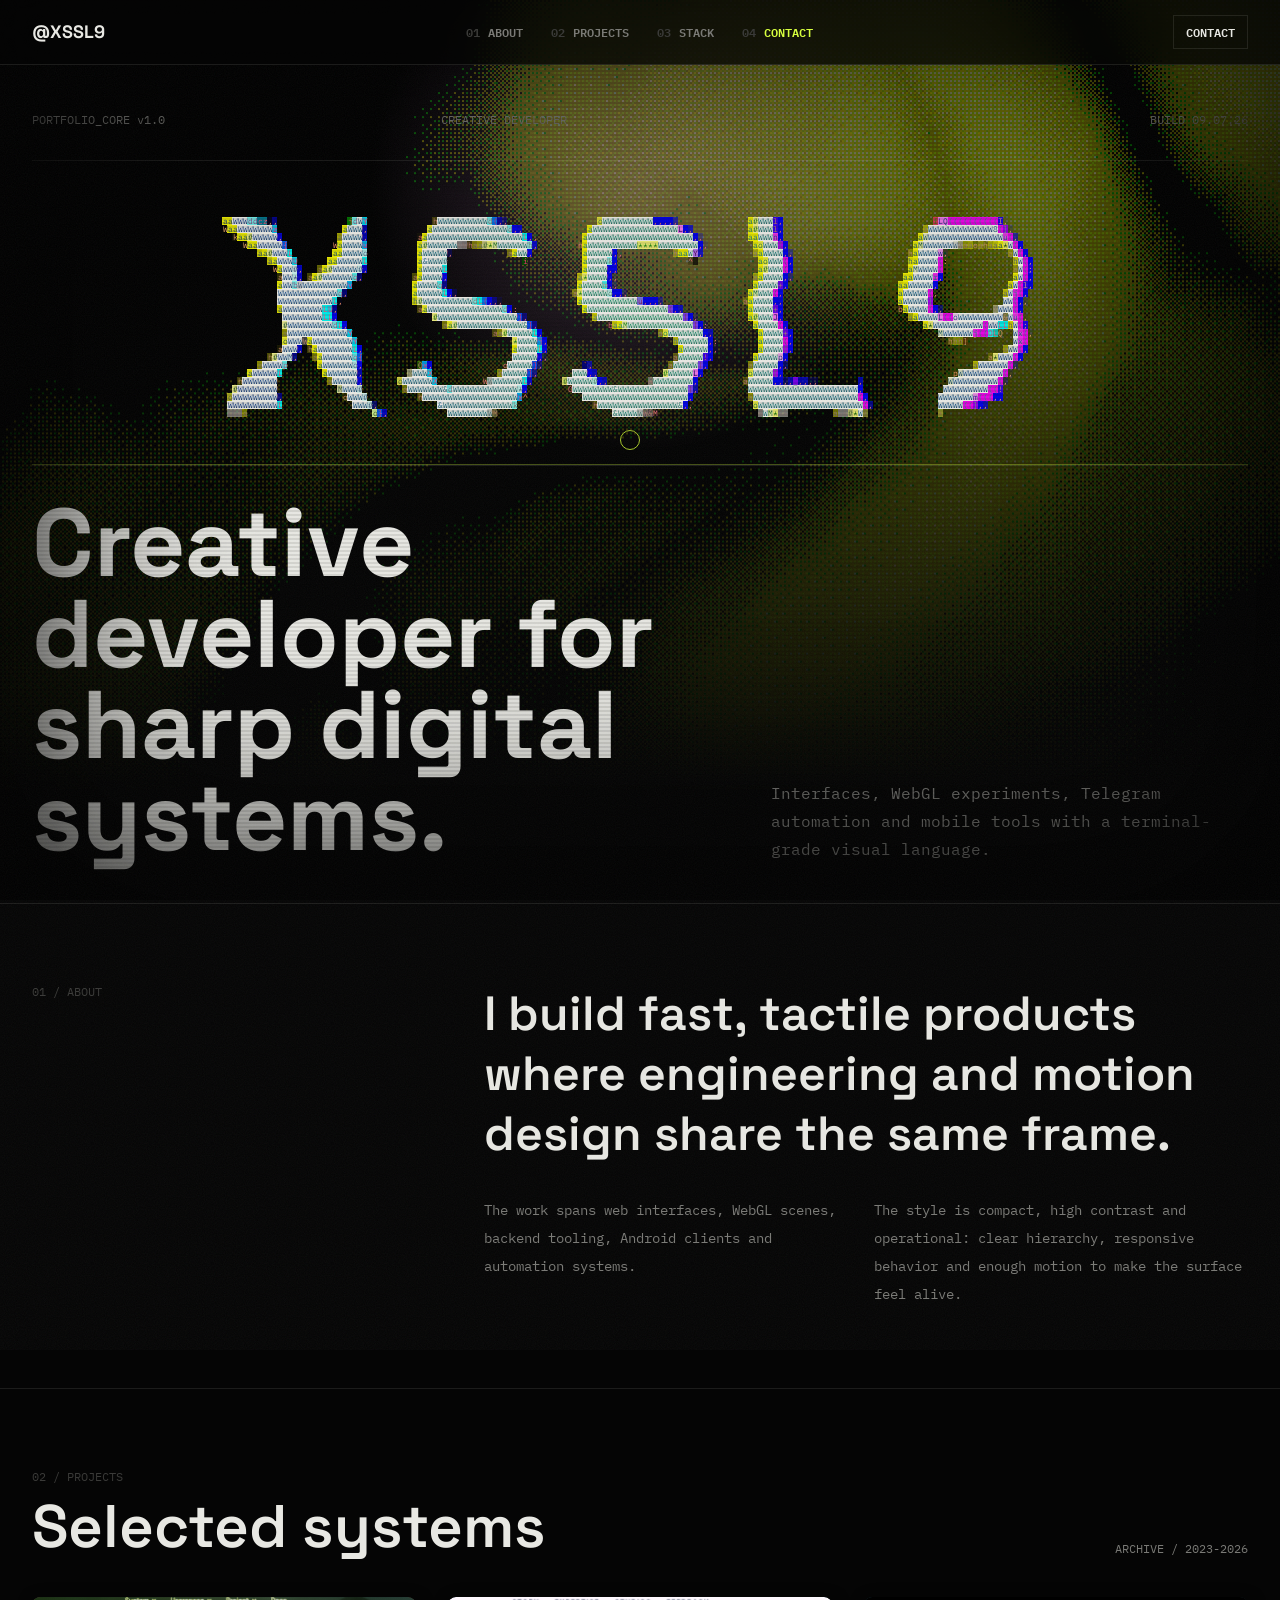
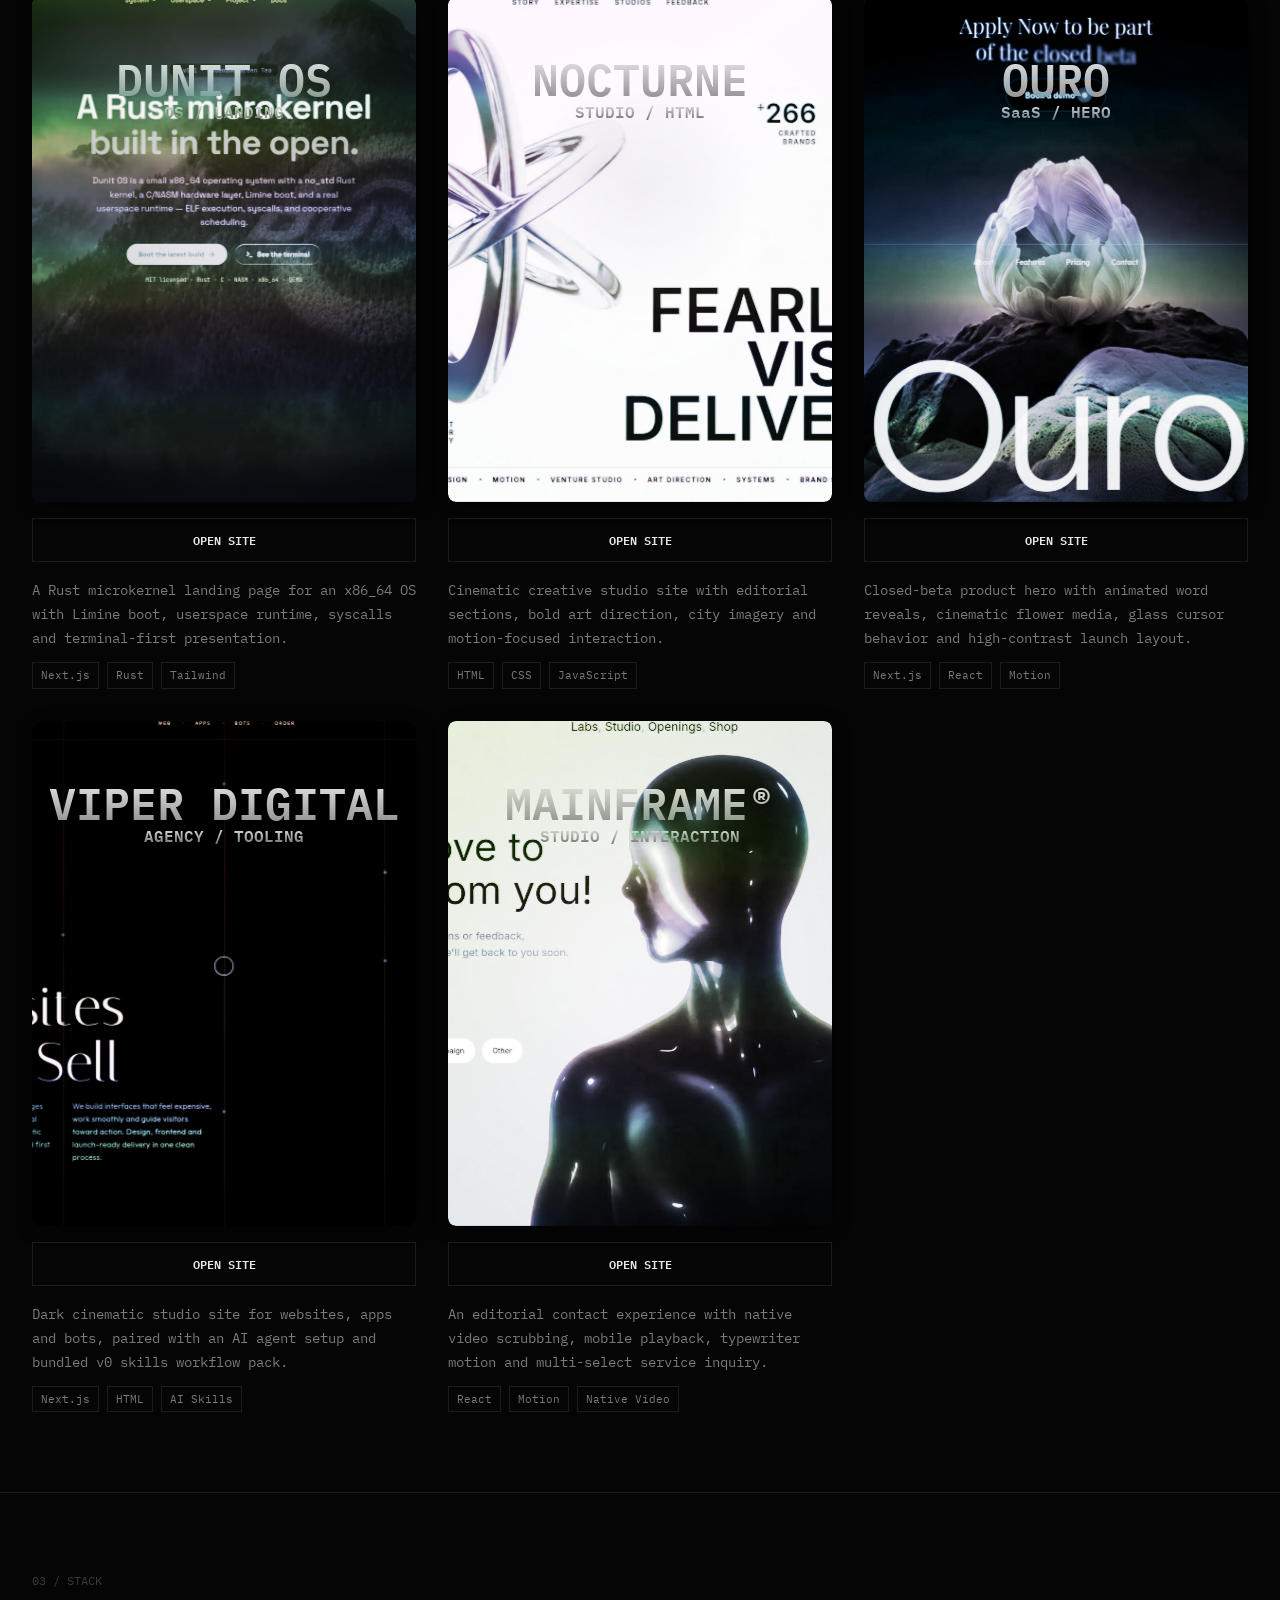
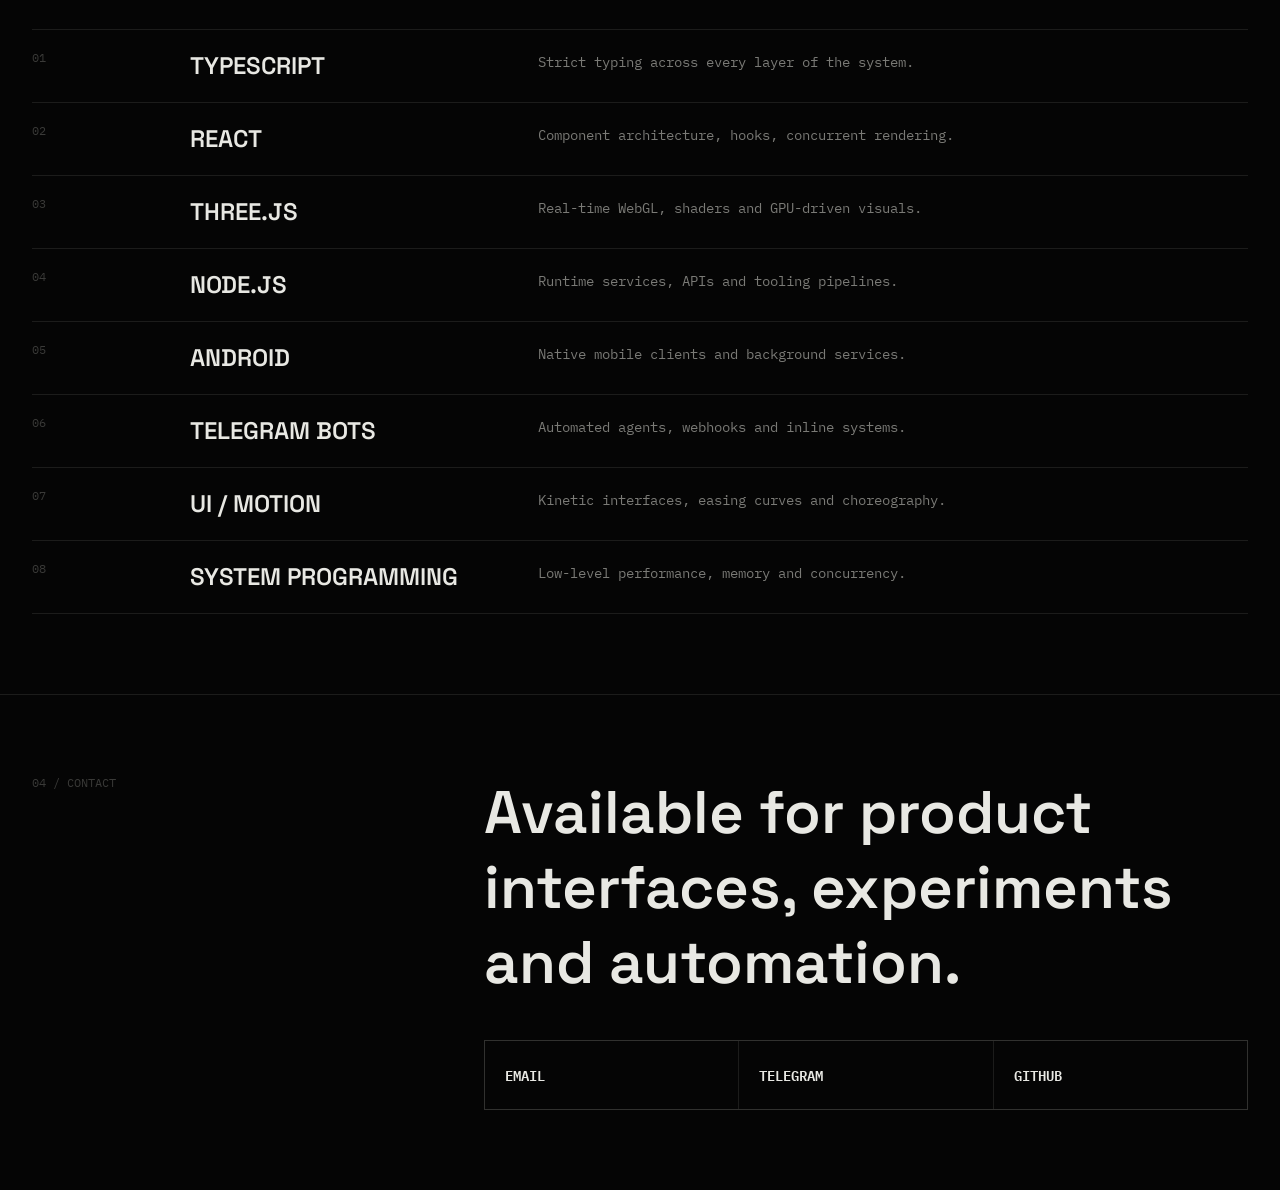
==== commit a7cc39fd: "Add Mainframe project" ====
--- a/index.html
+++ b/index.html
@@ -15,8 +15,8 @@
       href="https://fonts.googleapis.com/css2?family=IBM+Plex+Mono:wght@400;500;600;700&family=Space+Grotesk:wght@400;500;600;700&display=swap"
       rel="stylesheet"
     />
-    <script type="module" crossorigin src="/assets/index-BBDurwXM.js"></script>
-    <link rel="stylesheet" crossorigin href="/assets/index-BiJlH1SY.css">
+    <script type="module" crossorigin src="/assets/index-avY0A5zC.js"></script>
+    <link rel="stylesheet" crossorigin href="/assets/index-o9ZJNEon.css">
   </head>
   <body>
     <div id="root"></div>
--- a/assets/index-o9ZJNEon.css
+++ b/assets/index-o9ZJNEon.css
@@ -0,0 +1 @@
+/*! tailwindcss v4.3.2 | MIT License | https://tailwindcss.com */@layer properties{@supports (((-webkit-hyphens:none)) and (not (margin-trim:inline))) or ((-moz-orient:inline) and (not (color:rgb(from red r g b)))){*,:before,:after,::backdrop{--tw-translate-x:0;--tw-translate-y:0;--tw-translate-z:0;--tw-scale-x:1;--tw-scale-y:1;--tw-scale-z:1;--tw-rotate-x:initial;--tw-rotate-y:initial;--tw-rotate-z:initial;--tw-skew-x:initial;--tw-skew-y:initial;--tw-space-y-reverse:0;--tw-border-style:solid;--tw-gradient-position:initial;--tw-gradient-from:#0000;--tw-gradient-via:#0000;--tw-gradient-to:#0000;--tw-gradient-stops:initial;--tw-gradient-via-stops:initial;--tw-gradient-from-position:0%;--tw-gradient-via-position:50%;--tw-gradient-to-position:100%;--tw-leading:initial;--tw-font-weight:initial;--tw-tracking:initial;--tw-shadow:0 0 #0000;--tw-shadow-color:initial;--tw-shadow-alpha:100%;--tw-inset-shadow:0 0 #0000;--tw-inset-shadow-color:initial;--tw-inset-shadow-alpha:100%;--tw-ring-color:initial;--tw-ring-shadow:0 0 #0000;--tw-inset-ring-color:initial;--tw-inset-ring-shadow:0 0 #0000;--tw-ring-inset:initial;--tw-ring-offset-width:0px;--tw-ring-offset-color:#fff;--tw-ring-offset-shadow:0 0 #0000;--tw-outline-style:solid;--tw-blur:initial;--tw-brightness:initial;--tw-contrast:initial;--tw-grayscale:initial;--tw-hue-rotate:initial;--tw-invert:initial;--tw-opacity:initial;--tw-saturate:initial;--tw-sepia:initial;--tw-drop-shadow:initial;--tw-drop-shadow-color:initial;--tw-drop-shadow-alpha:100%;--tw-drop-shadow-size:initial;--tw-backdrop-blur:initial;--tw-backdrop-brightness:initial;--tw-backdrop-contrast:initial;--tw-backdrop-grayscale:initial;--tw-backdrop-hue-rotate:initial;--tw-backdrop-invert:initial;--tw-backdrop-opacity:initial;--tw-backdrop-saturate:initial;--tw-backdrop-sepia:initial;--tw-duration:initial;--tw-ease:initial}}}@layer theme{:root,:host{--font-sans:"Space Grotesk", ui-sans-serif, system-ui, sans-serif;--font-serif:ui-serif, Georgia, Cambria, "Times New Roman", Times, serif;--font-mono:"IBM Plex Mono", ui-monospace, "SFMono-Regular", monospace;--color-black:#000;--color-white:#fff;--spacing:.25rem;--container-lg:32rem;--container-xl:36rem;--container-2xl:42rem;--container-3xl:48rem;--container-4xl:56rem;--container-6xl:72rem;--container-7xl:80rem;--text-xs:.75rem;--text-xs--line-height:calc(1 / .75);--text-sm:.875rem;--text-sm--line-height:calc(1.25 / .875);--text-base:1rem;--text-base--line-height: 1.5 ;--text-lg:1.125rem;--text-lg--line-height:calc(1.75 / 1.125);--text-xl:1.25rem;--text-xl--line-height:calc(1.75 / 1.25);--text-2xl:1.5rem;--text-2xl--line-height:calc(2 / 1.5);--text-3xl:1.875rem;--text-3xl--line-height: 1.2 ;--text-4xl:2.25rem;--text-4xl--line-height:calc(2.5 / 2.25);--text-5xl:3rem;--text-5xl--line-height:1;--text-6xl:3.75rem;--text-6xl--line-height:1;--text-7xl:4.5rem;--text-7xl--line-height:1;--text-8xl:6rem;--text-8xl--line-height:1;--font-weight-medium:500;--font-weight-semibold:600;--font-weight-bold:700;--tracking-tighter:-.05em;--tracking-tight:-.025em;--tracking-normal:0em;--tracking-wide:.025em;--leading-tight:1.25;--leading-relaxed:1.625;--radius-md:.375rem;--radius-lg:.5rem;--radius-xl:.75rem;--radius-2xl:1rem;--ease-out:cubic-bezier(0, 0, .2, 1);--blur-sm:8px;--blur-xl:24px;--default-transition-duration:.15s;--default-transition-timing-function:cubic-bezier(.4, 0, .2, 1);--default-font-family:var(--font-sans);--default-mono-font-family:var(--font-mono);--color-background:#050505;--color-foreground:#e8e8e3;--color-muted:#7a7a76;--color-faint:#3a3a38;--color-line:#e8e8e31a;--color-accent:#feb3ff;--color-signal:#d7ff3f}}@layer base{*,:after,:before,::backdrop{box-sizing:border-box;border:0 solid;margin:0;padding:0}::file-selector-button{box-sizing:border-box;border:0 solid;margin:0;padding:0}html,:host{-webkit-text-size-adjust:100%;-moz-tab-size:4;tab-size:4;line-height:1.5;font-family:var(--default-font-family,ui-sans-serif, system-ui, sans-serif, "Apple Color Emoji", "Segoe UI Emoji", "Segoe UI Symbol", "Noto Color Emoji");font-feature-settings:var(--default-font-feature-settings,normal);font-variation-settings:var(--default-font-variation-settings,normal);-webkit-tap-highlight-color:transparent}hr{height:0;color:inherit;border-top-width:1px}abbr:where([title]){-webkit-text-decoration:underline dotted;text-decoration:underline dotted}h1,h2,h3,h4,h5,h6{font-size:inherit;font-weight:inherit}a{color:inherit;-webkit-text-decoration:inherit;text-decoration:inherit}b,strong{font-weight:bolder}code,kbd,samp,pre{font-family:var(--default-mono-font-family,ui-monospace, SFMono-Regular, Menlo, Monaco, Consolas, "Liberation Mono", "Courier New", monospace);font-feature-settings:var(--default-mono-font-feature-settings,normal);font-variation-settings:var(--default-mono-font-variation-settings,normal);font-size:1em}small{font-size:80%}sub,sup{vertical-align:baseline;font-size:75%;line-height:0;position:relative}sub{bottom:-.25em}sup{top:-.5em}table{text-indent:0;border-color:inherit;border-collapse:collapse}:-moz-focusring{outline:auto}progress{vertical-align:baseline}summary{display:list-item}ol,ul,menu{list-style:none}img,svg,video,canvas,audio,iframe,embed,object{vertical-align:middle;display:block}img,video{max-width:100%;height:auto}button,input,select,optgroup,textarea{font:inherit;font-feature-settings:inherit;font-variation-settings:inherit;letter-spacing:inherit;color:inherit;opacity:1;background-color:#0000;border-radius:0}::file-selector-button{font:inherit;font-feature-settings:inherit;font-variation-settings:inherit;letter-spacing:inherit;color:inherit;opacity:1;background-color:#0000;border-radius:0}:where(select:is([multiple],[size])) optgroup{font-weight:bolder}:where(select:is([multiple],[size])) optgroup option{padding-inline-start:20px}::file-selector-button{margin-inline-end:4px}::placeholder{opacity:1}@supports (not ((-webkit-appearance:-apple-pay-button))) or (contain-intrinsic-size:1px){::placeholder{color:currentColor}@supports (color:color-mix(in lab,red,red)){::placeholder{color:color-mix(in oklab,currentcolor 50%,transparent)}}}textarea{resize:vertical}::-webkit-search-decoration{-webkit-appearance:none}::-webkit-date-and-time-value{min-height:1lh;text-align:inherit}::-webkit-datetime-edit{display:inline-flex}::-webkit-datetime-edit-fields-wrapper{padding:0}::-webkit-datetime-edit{padding-block:0}::-webkit-datetime-edit-year-field{padding-block:0}::-webkit-datetime-edit-month-field{padding-block:0}::-webkit-datetime-edit-day-field{padding-block:0}::-webkit-datetime-edit-hour-field{padding-block:0}::-webkit-datetime-edit-minute-field{padding-block:0}::-webkit-datetime-edit-second-field{padding-block:0}::-webkit-datetime-edit-millisecond-field{padding-block:0}::-webkit-datetime-edit-meridiem-field{padding-block:0}::-webkit-calendar-picker-indicator{line-height:1}:-moz-ui-invalid{box-shadow:none}button,input:where([type=button],[type=reset],[type=submit]){-webkit-appearance:button;-moz-appearance:button;appearance:button}::file-selector-button{-webkit-appearance:button;-moz-appearance:button;appearance:button}::-webkit-inner-spin-button{height:auto}::-webkit-outer-spin-button{height:auto}[hidden]:where(:not([hidden=until-found])){display:none!important}*{border-color:var(--color-line)}html{background-color:var(--color-background);color:var(--color-foreground);-webkit-font-smoothing:antialiased;scroll-behavior:smooth}body{background-color:var(--color-background);color:var(--color-foreground);font-family:var(--font-mono);cursor:none;margin:0;overflow-x:hidden}@media (max-width:768px){body{cursor:auto}}::selection{background:var(--color-accent);color:#000}::-webkit-scrollbar{width:6px}::-webkit-scrollbar-track{background:#000}::-webkit-scrollbar-thumb{background:var(--color-faint)}}@layer components;@layer utilities{.pointer-events-auto{pointer-events:auto}.pointer-events-none{pointer-events:none}.visible{visibility:visible}.visible\!{visibility:visible!important}.\!absolute{position:absolute!important}.absolute{position:absolute}.fixed{position:fixed}.relative{position:relative}.static{position:static}.sticky{position:sticky}.inset-0{top:0;right:0;bottom:0;left:0}.inset-\[-55\%\]{top:-55%;right:-55%;bottom:-55%;left:-55%}.inset-x-0{inset-inline:0}.top-0{top:0}.top-full{top:100%}.right-0{right:0}.right-4{right:calc(var(--spacing) * 4)}.bottom-0{bottom:0}.left-0{left:0}.left-4{left:calc(var(--spacing) * 4)}.isolate{isolation:isolate}.z-0{z-index:0}.z-10{z-index:10}.z-30{z-index:30}.z-50{z-index:50}.z-\[1\]{z-index:1}.z-\[2\]{z-index:2}.z-\[5\]{z-index:5}.z-\[80\]{z-index:80}.z-\[90\]{z-index:90}.col-1{grid-column:1}.col-2{grid-column:2}.container{width:100%}@media (min-width:40rem){.container{max-width:40rem}}@media (min-width:48rem){.container{max-width:48rem}}@media (min-width:64rem){.container{max-width:64rem}}@media (min-width:80rem){.container{max-width:80rem}}@media (min-width:96rem){.container{max-width:96rem}}.m-0{margin:0}.m-auto{margin:auto}.mx-auto{margin-inline:auto}.mt-0\.5{margin-top:calc(var(--spacing) * .5)}.mt-1{margin-top:var(--spacing)}.mt-2{margin-top:calc(var(--spacing) * 2)}.mt-3{margin-top:calc(var(--spacing) * 3)}.mt-4{margin-top:calc(var(--spacing) * 4)}.mt-6{margin-top:calc(var(--spacing) * 6)}.mt-7{margin-top:calc(var(--spacing) * 7)}.mt-8{margin-top:calc(var(--spacing) * 8)}.mt-10{margin-top:calc(var(--spacing) * 10)}.mt-12{margin-top:calc(var(--spacing) * 12)}.mr-2{margin-right:calc(var(--spacing) * 2)}.mb-3{margin-bottom:calc(var(--spacing) * 3)}.mb-6{margin-bottom:calc(var(--spacing) * 6)}.mb-8{margin-bottom:calc(var(--spacing) * 8)}.mb-10{margin-bottom:calc(var(--spacing) * 10)}.ml-2{margin-left:calc(var(--spacing) * 2)}.block{display:block}.flex{display:flex}.grid{display:grid}.hidden{display:none}.hidden\!{display:none!important}.inline{display:inline}.inline-block{display:inline-block}.inline-flex{display:inline-flex}.table{display:table}.h-1\.5{height:calc(var(--spacing) * 1.5)}.h-3{height:calc(var(--spacing) * 3)}.h-3\.5{height:calc(var(--spacing) * 3.5)}.h-4{height:calc(var(--spacing) * 4)}.h-5{height:calc(var(--spacing) * 5)}.h-6{height:calc(var(--spacing) * 6)}.h-7{height:calc(var(--spacing) * 7)}.h-9{height:calc(var(--spacing) * 9)}.h-10{height:calc(var(--spacing) * 10)}.h-11{height:calc(var(--spacing) * 11)}.h-12{height:calc(var(--spacing) * 12)}.h-14{height:calc(var(--spacing) * 14)}.h-16{height:calc(var(--spacing) * 16)}.h-36{height:calc(var(--spacing) * 36)}.h-\[34vh\]{height:34vh}.h-full{height:100%}.h-px{height:1px}.h-screen{height:100vh}.max-h-full{max-height:100%}.min-h-\[220px\]{min-height:220px}.min-h-\[340px\]{min-height:340px}.min-h-\[680px\]{min-height:680px}.min-h-screen{min-height:100vh}.min-h-svh{min-height:100svh}.w-1\.5{width:calc(var(--spacing) * 1.5)}.w-3{width:calc(var(--spacing) * 3)}.w-3\.5{width:calc(var(--spacing) * 3.5)}.w-4{width:calc(var(--spacing) * 4)}.w-5{width:calc(var(--spacing) * 5)}.w-6{width:calc(var(--spacing) * 6)}.w-7{width:calc(var(--spacing) * 7)}.w-9{width:calc(var(--spacing) * 9)}.w-10{width:calc(var(--spacing) * 10)}.w-12{width:calc(var(--spacing) * 12)}.w-14{width:calc(var(--spacing) * 14)}.w-36{width:calc(var(--spacing) * 36)}.w-full{width:100%}.w-min{width:min-content}.max-w-2xl{max-width:var(--container-2xl)}.max-w-3xl{max-width:var(--container-3xl)}.max-w-4xl{max-width:var(--container-4xl)}.max-w-6xl{max-width:var(--container-6xl)}.max-w-7xl{max-width:var(--container-7xl)}.max-w-lg{max-width:var(--container-lg)}.max-w-xl{max-width:var(--container-xl)}.min-w-0{min-width:0}.min-w-\[220px\]{min-width:220px}.flex-1{flex:1}.flex-shrink{flex-shrink:1}.flex-shrink-0,.shrink-0{flex-shrink:0}.origin-top{transform-origin:top}.-translate-x-1\/2{--tw-translate-x: -50% ;translate:var(--tw-translate-x) var(--tw-translate-y)}.-translate-y-1\/2{--tw-translate-y: -50% ;translate:var(--tw-translate-x) var(--tw-translate-y)}.-translate-y-2{--tw-translate-y:calc(var(--spacing) * -2);translate:var(--tw-translate-x) var(--tw-translate-y)}.translate-y-0{--tw-translate-y:0;translate:var(--tw-translate-x) var(--tw-translate-y)}.scale-0{--tw-scale-x:0%;--tw-scale-y:0%;--tw-scale-z:0%;scale:var(--tw-scale-x) var(--tw-scale-y)}.scale-100{--tw-scale-x:100%;--tw-scale-y:100%;--tw-scale-z:100%;scale:var(--tw-scale-x) var(--tw-scale-y)}.-rotate-90{rotate:-90deg}.rotate-0{rotate:0deg}.rotate-90{rotate:90deg}.rotate-180{rotate:180deg}.transform{transform:var(--tw-rotate-x,) var(--tw-rotate-y,) var(--tw-rotate-z,) var(--tw-skew-x,) var(--tw-skew-y,)}.cursor-pointer{cursor:pointer}.touch-none{touch-action:none}.resize{resize:both}.flex-col{flex-direction:column}.flex-wrap{flex-wrap:wrap}.place-items-center{place-items:center}.content-end{align-content:flex-end}.items-baseline{align-items:baseline}.items-center{align-items:center}.items-end{align-items:flex-end}.items-start{align-items:flex-start}.justify-between{justify-content:space-between}.justify-center{justify-content:center}.gap-1{gap:var(--spacing)}.gap-1\.5{gap:calc(var(--spacing) * 1.5)}.gap-2{gap:calc(var(--spacing) * 2)}.gap-2\.5{gap:calc(var(--spacing) * 2.5)}.gap-3{gap:calc(var(--spacing) * 3)}.gap-4{gap:calc(var(--spacing) * 4)}.gap-5{gap:calc(var(--spacing) * 5)}.gap-6{gap:calc(var(--spacing) * 6)}.gap-8{gap:calc(var(--spacing) * 8)}.gap-10{gap:calc(var(--spacing) * 10)}.gap-12{gap:calc(var(--spacing) * 12)}.gap-14{gap:calc(var(--spacing) * 14)}.gap-px{gap:1px}:where(.space-y-2>:not(:last-child)){--tw-space-y-reverse:0;margin-block-start:calc(calc(var(--spacing) * 2) * var(--tw-space-y-reverse));margin-block-end:calc(calc(var(--spacing) * 2) * calc(1 - var(--tw-space-y-reverse)))}:where(.space-y-2\.5>:not(:last-child)){--tw-space-y-reverse:0;margin-block-start:calc(calc(var(--spacing) * 2.5) * var(--tw-space-y-reverse));margin-block-end:calc(calc(var(--spacing) * 2.5) * calc(1 - var(--tw-space-y-reverse)))}:where(.space-y-6>:not(:last-child)){--tw-space-y-reverse:0;margin-block-start:calc(calc(var(--spacing) * 6) * var(--tw-space-y-reverse));margin-block-end:calc(calc(var(--spacing) * 6) * calc(1 - var(--tw-space-y-reverse)))}.overflow-hidden{overflow:hidden}.overflow-visible{overflow:visible}.rounded-2xl{border-radius:var(--radius-2xl)}.rounded-full{border-radius:3.40282e38px}.rounded-lg{border-radius:var(--radius-lg)}.rounded-xl{border-radius:var(--radius-xl)}.border{border-style:var(--tw-border-style);border-width:1px}.border-y{border-block-style:var(--tw-border-style);border-block-width:1px}.border-t{border-top-style:var(--tw-border-style);border-top-width:1px}.border-b{border-bottom-style:var(--tw-border-style);border-bottom-width:1px}.border-l{border-left-style:var(--tw-border-style);border-left-width:1px}.border-line{border-color:var(--color-line)}.border-signal\/80{border-color:#d7ff3fcc}@supports (color:color-mix(in lab,red,red)){.border-signal\/80{border-color:color-mix(in oklab,var(--color-signal) 80%,transparent)}}.border-white\/10{border-color:#ffffff1a}@supports (color:color-mix(in lab,red,red)){.border-white\/10{border-color:color-mix(in oklab,var(--color-white) 10%,transparent)}}.border-white\/25{border-color:#ffffff40}@supports (color:color-mix(in lab,red,red)){.border-white\/25{border-color:color-mix(in oklab,var(--color-white) 25%,transparent)}}.bg-\[oklch\(0\.8_0\.12_85\)\]{background-color:#e1b75c}.bg-\[oklch\(0\.13_0\.01_150\)\]{background-color:#050806}.bg-background{background-color:var(--color-background)}.bg-background\/40{background-color:#05050566}@supports (color:color-mix(in lab,red,red)){.bg-background\/40{background-color:color-mix(in oklab,var(--color-background) 40%,transparent)}}.bg-background\/45{background-color:#05050573}@supports (color:color-mix(in lab,red,red)){.bg-background\/45{background-color:color-mix(in oklab,var(--color-background) 45%,transparent)}}.bg-background\/75{background-color:#050505bf}@supports (color:color-mix(in lab,red,red)){.bg-background\/75{background-color:color-mix(in oklab,var(--color-background) 75%,transparent)}}.bg-black{background-color:var(--color-black)}.bg-line{background-color:var(--color-line)}.bg-signal\/30{background-color:#d7ff3f4d}@supports (color:color-mix(in lab,red,red)){.bg-signal\/30{background-color:color-mix(in oklab,var(--color-signal) 30%,transparent)}}.bg-white\/\[0\.02\]{background-color:#ffffff05}@supports (color:color-mix(in lab,red,red)){.bg-white\/\[0\.02\]{background-color:color-mix(in oklab,var(--color-white) 2%,transparent)}}.bg-gradient-to-b{--tw-gradient-position:to bottom in oklab;background-image:linear-gradient(var(--tw-gradient-stops))}.bg-\[radial-gradient\(circle_at_30\%_22\%\,rgba\(255\,255\,255\,0\.32\)\,transparent_22\%\)\,radial-gradient\(circle_at_70\%_80\%\,rgba\(215\,255\,63\,0\.16\)\,transparent_30\%\)\]{background-image:radial-gradient(circle at 30% 22%,#ffffff52,#0000 22%),radial-gradient(circle at 70% 80%,#d7ff3f29,#0000 30%)}.bg-\[radial-gradient\(circle_at_50\%_20\%\,rgba\(254\,179\,255\,0\.22\)\,transparent_28\%\)\,linear-gradient\(to_bottom\,rgba\(5\,5\,5\,0\.18\)\,\#050505_88\%\)\]{background-image:radial-gradient(circle at 50% 20%,#feb3ff38,#0000 28%),linear-gradient(#0505052e,#050505 88%)}.from-background\/40{--tw-gradient-from:#05050566}@supports (color:color-mix(in lab,red,red)){.from-background\/40{--tw-gradient-from:color-mix(in oklab, var(--color-background) 40%, transparent)}}.from-background\/40{--tw-gradient-stops:var(--tw-gradient-via-stops,var(--tw-gradient-position), var(--tw-gradient-from) var(--tw-gradient-from-position), var(--tw-gradient-to) var(--tw-gradient-to-position))}.via-transparent{--tw-gradient-via:transparent;--tw-gradient-via-stops:var(--tw-gradient-position), var(--tw-gradient-from) var(--tw-gradient-from-position), var(--tw-gradient-via) var(--tw-gradient-via-position), var(--tw-gradient-to) var(--tw-gradient-to-position);--tw-gradient-stops:var(--tw-gradient-via-stops)}.to-background{--tw-gradient-to:var(--color-background);--tw-gradient-stops:var(--tw-gradient-via-stops,var(--tw-gradient-position), var(--tw-gradient-from) var(--tw-gradient-from-position), var(--tw-gradient-to) var(--tw-gradient-to-position))}.object-cover{object-fit:cover}.object-top{object-position:top}.p-1\.5{padding:calc(var(--spacing) * 1.5)}.p-4{padding:calc(var(--spacing) * 4)}.p-5{padding:calc(var(--spacing) * 5)}.p-6{padding:calc(var(--spacing) * 6)}.px-2{padding-inline:calc(var(--spacing) * 2)}.px-3{padding-inline:calc(var(--spacing) * 3)}.px-3\.5{padding-inline:calc(var(--spacing) * 3.5)}.px-4{padding-inline:calc(var(--spacing) * 4)}.px-5{padding-inline:calc(var(--spacing) * 5)}.px-6{padding-inline:calc(var(--spacing) * 6)}.py-1{padding-block:var(--spacing)}.py-1\.5{padding-block:calc(var(--spacing) * 1.5)}.py-2{padding-block:calc(var(--spacing) * 2)}.py-2\.5{padding-block:calc(var(--spacing) * 2.5)}.py-3{padding-block:calc(var(--spacing) * 3)}.py-4{padding-block:calc(var(--spacing) * 4)}.py-5{padding-block:calc(var(--spacing) * 5)}.py-6{padding-block:calc(var(--spacing) * 6)}.py-20{padding-block:calc(var(--spacing) * 20)}.pt-4{padding-top:calc(var(--spacing) * 4)}.pt-14{padding-top:calc(var(--spacing) * 14)}.pt-28{padding-top:calc(var(--spacing) * 28)}.pr-6{padding-right:calc(var(--spacing) * 6)}.pb-10{padding-bottom:calc(var(--spacing) * 10)}.pl-2{padding-left:calc(var(--spacing) * 2)}.pl-3{padding-left:calc(var(--spacing) * 3)}.pl-5{padding-left:calc(var(--spacing) * 5)}.text-center{text-align:center}.text-right{text-align:right}.font-mono{font-family:var(--font-mono)}.font-sans{font-family:var(--font-sans)}.text-2xl{font-size:var(--text-2xl);line-height:var(--tw-leading,var(--text-2xl--line-height))}.text-3xl{font-size:var(--text-3xl);line-height:var(--tw-leading,var(--text-3xl--line-height))}.text-4xl{font-size:var(--text-4xl);line-height:var(--tw-leading,var(--text-4xl--line-height))}.text-5xl{font-size:var(--text-5xl);line-height:var(--tw-leading,var(--text-5xl--line-height))}.text-base{font-size:var(--text-base);line-height:var(--tw-leading,var(--text-base--line-height))}.text-lg{font-size:var(--text-lg);line-height:var(--tw-leading,var(--text-lg--line-height))}.text-sm{font-size:var(--text-sm);line-height:var(--tw-leading,var(--text-sm--line-height))}.text-xs{font-size:var(--text-xs);line-height:var(--tw-leading,var(--text-xs--line-height))}.text-\[11px\]{font-size:11px}.text-\[13px\]{font-size:13px}.leading-6{--tw-leading:calc(var(--spacing) * 6);line-height:calc(var(--spacing) * 6)}.leading-7{--tw-leading:calc(var(--spacing) * 7);line-height:calc(var(--spacing) * 7)}.leading-\[0\.95\]{--tw-leading:.95;line-height:.95}.leading-\[1\.05\]{--tw-leading:1.05;line-height:1.05}.leading-none{--tw-leading:1;line-height:1}.leading-relaxed{--tw-leading:var(--leading-relaxed);line-height:var(--leading-relaxed)}.leading-tight{--tw-leading:var(--leading-tight);line-height:var(--leading-tight)}.font-bold{--tw-font-weight:var(--font-weight-bold);font-weight:var(--font-weight-bold)}.font-medium{--tw-font-weight:var(--font-weight-medium);font-weight:var(--font-weight-medium)}.font-semibold{--tw-font-weight:var(--font-weight-semibold);font-weight:var(--font-weight-semibold)}.tracking-\[-0\.02em\]{--tw-tracking:-.02em;letter-spacing:-.02em}.tracking-\[0\.2em\]{--tw-tracking:.2em;letter-spacing:.2em}.tracking-normal{--tw-tracking:var(--tracking-normal);letter-spacing:var(--tracking-normal)}.tracking-tight{--tw-tracking:var(--tracking-tight);letter-spacing:var(--tracking-tight)}.tracking-wide{--tw-tracking:var(--tracking-wide);letter-spacing:var(--tracking-wide)}.text-balance{text-wrap:balance}.text-pretty{text-wrap:pretty}.text-wrap{text-wrap:wrap}.whitespace-nowrap{white-space:nowrap}.text-faint{color:var(--color-faint)}.text-foreground{color:var(--color-foreground)}.text-foreground\/55{color:#e8e8e38c}@supports (color:color-mix(in lab,red,red)){.text-foreground\/55{color:color-mix(in oklab,var(--color-foreground) 55%,transparent)}}.text-foreground\/80{color:#e8e8e3cc}@supports (color:color-mix(in lab,red,red)){.text-foreground\/80{color:color-mix(in oklab,var(--color-foreground) 80%,transparent)}}.text-foreground\/85{color:#e8e8e3d9}@supports (color:color-mix(in lab,red,red)){.text-foreground\/85{color:color-mix(in oklab,var(--color-foreground) 85%,transparent)}}.text-foreground\/90{color:#e8e8e3e6}@supports (color:color-mix(in lab,red,red)){.text-foreground\/90{color:color-mix(in oklab,var(--color-foreground) 90%,transparent)}}.text-muted{color:var(--color-muted)}.text-signal{color:var(--color-signal)}.text-white{color:var(--color-white)}.text-white\/70{color:#ffffffb3}@supports (color:color-mix(in lab,red,red)){.text-white\/70{color:color-mix(in oklab,var(--color-white) 70%,transparent)}}.text-white\/90{color:#ffffffe6}@supports (color:color-mix(in lab,red,red)){.text-white\/90{color:color-mix(in oklab,var(--color-white) 90%,transparent)}}.uppercase{text-transform:uppercase}.antialiased{-webkit-font-smoothing:antialiased;-moz-osx-font-smoothing:grayscale}.opacity-0{opacity:0}.opacity-80{opacity:.8}.opacity-100{opacity:1}.mix-blend-difference{mix-blend-mode:difference}.shadow{--tw-shadow:0 1px 3px 0 var(--tw-shadow-color,#0000001a), 0 1px 2px -1px var(--tw-shadow-color,#0000001a);box-shadow:var(--tw-inset-shadow),var(--tw-inset-ring-shadow),var(--tw-ring-offset-shadow),var(--tw-ring-shadow),var(--tw-shadow)}.shadow\!{--tw-shadow:0 1px 3px 0 var(--tw-shadow-color,#0000001a), 0 1px 2px -1px var(--tw-shadow-color,#0000001a)!important;box-shadow:var(--tw-inset-shadow),var(--tw-inset-ring-shadow),var(--tw-ring-offset-shadow),var(--tw-ring-shadow),var(--tw-shadow)!important}.shadow-2xl{--tw-shadow:0 25px 50px -12px var(--tw-shadow-color,#00000040);box-shadow:var(--tw-inset-shadow),var(--tw-inset-ring-shadow),var(--tw-ring-offset-shadow),var(--tw-ring-shadow),var(--tw-shadow)}.shadow-\[0_0_38px_rgba\(215\,255\,63\,0\.16\)\,inset_0_0_18px_rgba\(255\,255\,255\,0\.18\)\]{--tw-shadow:0 0 38px var(--tw-shadow-color,#d7ff3f29), inset 0 0 18px var(--tw-shadow-color,#ffffff2e);box-shadow:var(--tw-inset-shadow),var(--tw-inset-ring-shadow),var(--tw-ring-offset-shadow),var(--tw-ring-shadow),var(--tw-shadow)}.shadow-xl{--tw-shadow:0 20px 25px -5px var(--tw-shadow-color,#0000001a), 0 8px 10px -6px var(--tw-shadow-color,#0000001a);box-shadow:var(--tw-inset-shadow),var(--tw-inset-ring-shadow),var(--tw-ring-offset-shadow),var(--tw-ring-shadow),var(--tw-shadow)}.outline{outline-style:var(--tw-outline-style);outline-width:1px}.blur{--tw-blur:blur(8px);filter:var(--tw-blur,) var(--tw-brightness,) var(--tw-contrast,) var(--tw-grayscale,) var(--tw-hue-rotate,) var(--tw-invert,) var(--tw-saturate,) var(--tw-sepia,) var(--tw-drop-shadow,)}.invert{--tw-invert:invert(100%);filter:var(--tw-blur,) var(--tw-brightness,) var(--tw-contrast,) var(--tw-grayscale,) var(--tw-hue-rotate,) var(--tw-invert,) var(--tw-saturate,) var(--tw-sepia,) var(--tw-drop-shadow,)}.filter{filter:var(--tw-blur,) var(--tw-brightness,) var(--tw-contrast,) var(--tw-grayscale,) var(--tw-hue-rotate,) var(--tw-invert,) var(--tw-saturate,) var(--tw-sepia,) var(--tw-drop-shadow,)}.filter\!{filter:var(--tw-blur,) var(--tw-brightness,) var(--tw-contrast,) var(--tw-grayscale,) var(--tw-hue-rotate,) var(--tw-invert,) var(--tw-saturate,) var(--tw-sepia,) var(--tw-drop-shadow,)!important}.backdrop-blur-\[10px\]{--tw-backdrop-blur:blur(10px);-webkit-backdrop-filter:var(--tw-backdrop-blur,) var(--tw-backdrop-brightness,) var(--tw-backdrop-contrast,) var(--tw-backdrop-grayscale,) var(--tw-backdrop-hue-rotate,) var(--tw-backdrop-invert,) var(--tw-backdrop-opacity,) var(--tw-backdrop-saturate,) var(--tw-backdrop-sepia,);backdrop-filter:var(--tw-backdrop-blur,) var(--tw-backdrop-brightness,) var(--tw-backdrop-contrast,) var(--tw-backdrop-grayscale,) var(--tw-backdrop-hue-rotate,) var(--tw-backdrop-invert,) var(--tw-backdrop-opacity,) var(--tw-backdrop-saturate,) var(--tw-backdrop-sepia,)}.backdrop-blur-\[30px\]{--tw-backdrop-blur:blur(30px);-webkit-backdrop-filter:var(--tw-backdrop-blur,) var(--tw-backdrop-brightness,) var(--tw-backdrop-contrast,) var(--tw-backdrop-grayscale,) var(--tw-backdrop-hue-rotate,) var(--tw-backdrop-invert,) var(--tw-backdrop-opacity,) var(--tw-backdrop-saturate,) var(--tw-backdrop-sepia,);backdrop-filter:var(--tw-backdrop-blur,) var(--tw-backdrop-brightness,) var(--tw-backdrop-contrast,) var(--tw-backdrop-grayscale,) var(--tw-backdrop-hue-rotate,) var(--tw-backdrop-invert,) var(--tw-backdrop-opacity,) var(--tw-backdrop-saturate,) var(--tw-backdrop-sepia,)}.backdrop-blur-sm{--tw-backdrop-blur:blur(var(--blur-sm));-webkit-backdrop-filter:var(--tw-backdrop-blur,) var(--tw-backdrop-brightness,) var(--tw-backdrop-contrast,) var(--tw-backdrop-grayscale,) var(--tw-backdrop-hue-rotate,) var(--tw-backdrop-invert,) var(--tw-backdrop-opacity,) var(--tw-backdrop-saturate,) var(--tw-backdrop-sepia,);backdrop-filter:var(--tw-backdrop-blur,) var(--tw-backdrop-brightness,) var(--tw-backdrop-contrast,) var(--tw-backdrop-grayscale,) var(--tw-backdrop-hue-rotate,) var(--tw-backdrop-invert,) var(--tw-backdrop-opacity,) var(--tw-backdrop-saturate,) var(--tw-backdrop-sepia,)}.backdrop-blur-xl{--tw-backdrop-blur:blur(var(--blur-xl));-webkit-backdrop-filter:var(--tw-backdrop-blur,) var(--tw-backdrop-brightness,) var(--tw-backdrop-contrast,) var(--tw-backdrop-grayscale,) var(--tw-backdrop-hue-rotate,) var(--tw-backdrop-invert,) var(--tw-backdrop-opacity,) var(--tw-backdrop-saturate,) var(--tw-backdrop-sepia,);backdrop-filter:var(--tw-backdrop-blur,) var(--tw-backdrop-brightness,) var(--tw-backdrop-contrast,) var(--tw-backdrop-grayscale,) var(--tw-backdrop-hue-rotate,) var(--tw-backdrop-invert,) var(--tw-backdrop-opacity,) var(--tw-backdrop-saturate,) var(--tw-backdrop-sepia,)}.backdrop-filter{-webkit-backdrop-filter:var(--tw-backdrop-blur,) var(--tw-backdrop-brightness,) var(--tw-backdrop-contrast,) var(--tw-backdrop-grayscale,) var(--tw-backdrop-hue-rotate,) var(--tw-backdrop-invert,) var(--tw-backdrop-opacity,) var(--tw-backdrop-saturate,) var(--tw-backdrop-sepia,);backdrop-filter:var(--tw-backdrop-blur,) var(--tw-backdrop-brightness,) var(--tw-backdrop-contrast,) var(--tw-backdrop-grayscale,) var(--tw-backdrop-hue-rotate,) var(--tw-backdrop-invert,) var(--tw-backdrop-opacity,) var(--tw-backdrop-saturate,) var(--tw-backdrop-sepia,)}.transition{transition-property:color,background-color,border-color,outline-color,text-decoration-color,fill,stroke,--tw-gradient-from,--tw-gradient-via,--tw-gradient-to,opacity,box-shadow,transform,translate,scale,rotate,filter,-webkit-backdrop-filter,backdrop-filter,display,content-visibility,overlay,pointer-events;transition-timing-function:var(--tw-ease,var(--default-transition-timing-function));transition-duration:var(--tw-duration,var(--default-transition-duration))}.transition\!{transition-property:color,background-color,border-color,outline-color,text-decoration-color,fill,stroke,--tw-gradient-from,--tw-gradient-via,--tw-gradient-to,opacity,box-shadow,transform,translate,scale,rotate,filter,-webkit-backdrop-filter,backdrop-filter,display,content-visibility,overlay,pointer-events!important;transition-timing-function:var(--tw-ease,var(--default-transition-timing-function))!important;transition-duration:var(--tw-duration,var(--default-transition-duration))!important}.transition-all{transition-property:all;transition-timing-function:var(--tw-ease,var(--default-transition-timing-function));transition-duration:var(--tw-duration,var(--default-transition-duration))}.transition-colors{transition-property:color,background-color,border-color,outline-color,text-decoration-color,fill,stroke,--tw-gradient-from,--tw-gradient-via,--tw-gradient-to;transition-timing-function:var(--tw-ease,var(--default-transition-timing-function));transition-duration:var(--tw-duration,var(--default-transition-duration))}.transition-opacity{transition-property:opacity;transition-timing-function:var(--tw-ease,var(--default-transition-timing-function));transition-duration:var(--tw-duration,var(--default-transition-duration))}.transition-transform{transition-property:transform,translate,scale,rotate;transition-timing-function:var(--tw-ease,var(--default-transition-timing-function));transition-duration:var(--tw-duration,var(--default-transition-duration))}.duration-75{--tw-duration:75ms;transition-duration:75ms}.duration-200{--tw-duration:.2s;transition-duration:.2s}.duration-300{--tw-duration:.3s;transition-duration:.3s}.duration-400{--tw-duration:.4s;transition-duration:.4s}.duration-\[120ms\]{--tw-duration:.12s;transition-duration:.12s}.ease-out{--tw-ease:var(--ease-out);transition-timing-function:var(--ease-out)}.will-change-transform{will-change:transform}@media (hover:hover){.group-hover\/card\:opacity-100:is(:where(.group\/card):hover *){opacity:1}.hover\:-translate-y-px:hover{--tw-translate-y:-1px;translate:var(--tw-translate-x) var(--tw-translate-y)}.hover\:border-signal:hover{border-color:var(--color-signal)}.hover\:border-white\/40:hover{border-color:#fff6}@supports (color:color-mix(in lab,red,red)){.hover\:border-white\/40:hover{border-color:color-mix(in oklab,var(--color-white) 40%,transparent)}}.hover\:bg-white\/5:hover{background-color:#ffffff0d}@supports (color:color-mix(in lab,red,red)){.hover\:bg-white\/5:hover{background-color:color-mix(in oklab,var(--color-white) 5%,transparent)}}.hover\:text-foreground:hover{color:var(--color-foreground)}.hover\:text-signal:hover{color:var(--color-signal)}}@media (min-width:40rem){.sm\:mt-7{margin-top:calc(var(--spacing) * 7)}.sm\:mt-8{margin-top:calc(var(--spacing) * 8)}.sm\:block{display:block}.sm\:grid-cols-2{grid-template-columns:repeat(2,minmax(0,1fr))}.sm\:grid-cols-3{grid-template-columns:repeat(3,minmax(0,1fr))}.sm\:flex-row{flex-direction:row}.sm\:gap-4{gap:calc(var(--spacing) * 4)}.sm\:px-6{padding-inline:calc(var(--spacing) * 6)}.sm\:py-5{padding-block:calc(var(--spacing) * 5)}.sm\:pt-20{padding-top:calc(var(--spacing) * 20)}.sm\:text-right{text-align:right}.sm\:text-4xl{font-size:var(--text-4xl);line-height:var(--tw-leading,var(--text-4xl--line-height))}.sm\:text-5xl{font-size:var(--text-5xl);line-height:var(--tw-leading,var(--text-5xl--line-height))}.sm\:text-6xl{font-size:var(--text-6xl);line-height:var(--tw-leading,var(--text-6xl--line-height))}.sm\:text-7xl{font-size:var(--text-7xl);line-height:var(--tw-leading,var(--text-7xl--line-height))}.sm\:text-base{font-size:var(--text-base);line-height:var(--tw-leading,var(--text-base--line-height))}.sm\:text-xl{font-size:var(--text-xl);line-height:var(--tw-leading,var(--text-xl--line-height))}}@media (min-width:48rem){.md\:block{display:block}.md\:flex{display:flex}.md\:grid-cols-2{grid-template-columns:repeat(2,minmax(0,1fr))}.md\:grid-cols-\[0\.12fr_0\.28fr_0\.6fr\]{grid-template-columns:.12fr .28fr .6fr}.md\:grid-cols-\[0\.35fr_0\.65fr\]{grid-template-columns:.35fr .65fr}.md\:grid-cols-\[1\.2fr_0\.8fr\]{grid-template-columns:1.2fr .8fr}.md\:items-end{align-items:flex-end}.md\:px-12{padding-inline:calc(var(--spacing) * 12)}.md\:py-28{padding-block:calc(var(--spacing) * 28)}.md\:pt-24{padding-top:calc(var(--spacing) * 24)}.md\:text-5xl{font-size:var(--text-5xl);line-height:var(--tw-leading,var(--text-5xl--line-height))}.md\:text-6xl{font-size:var(--text-6xl);line-height:var(--tw-leading,var(--text-6xl--line-height))}.md\:text-lg{font-size:var(--text-lg);line-height:var(--tw-leading,var(--text-lg--line-height))}}@media (min-width:64rem){.lg\:block{display:block}.lg\:flex{display:flex}.lg\:hidden{display:none}.lg\:grid-cols-2{grid-template-columns:repeat(2,minmax(0,1fr))}.lg\:grid-cols-3{grid-template-columns:repeat(3,minmax(0,1fr))}.lg\:px-8{padding-inline:calc(var(--spacing) * 8)}.lg\:px-16{padding-inline:calc(var(--spacing) * 16)}.lg\:text-7xl{font-size:var(--text-7xl);line-height:var(--tw-leading,var(--text-7xl--line-height))}.lg\:text-8xl{font-size:var(--text-8xl);line-height:var(--tw-leading,var(--text-8xl--line-height))}}@media (min-width:80rem){.xl\:grid-cols-3{grid-template-columns:repeat(3,minmax(0,1fr))}.xl\:grid-cols-4{grid-template-columns:repeat(4,minmax(0,1fr))}}.text-glitch-hover:hover{text-shadow:1px 0 var(--color-accent),-1px 0 var(--color-signal)}.scanlines:after{content:"";pointer-events:none;z-index:40;mix-blend-mode:multiply;background:repeating-linear-gradient(#0000 0,#0000 2px,#0000002e,#0000 4px);position:fixed;top:0;right:0;bottom:0;left:0}.grain-layer{pointer-events:none;opacity:.05;z-index:41;background-image:url("data:image/svg+xml,%3Csvg xmlns='http://www.w3.org/2000/svg' width='120' height='120'%3E%3Cfilter id='n'%3E%3CfeTurbulence type='fractalNoise' baseFrequency='0.9' numOctaves='3' stitchTiles='stitch'/%3E%3C/filter%3E%3Crect width='100%25' height='100%25' filter='url(%23n)'/%3E%3C/svg%3E");width:200%;height:200%;animation:.4s steps(2,end) infinite grain;position:fixed;top:-50%;right:-50%;bottom:-50%;left:-50%}@keyframes grain{0%,to{transform:translate(0)}25%{transform:translate(-2%,1%)}50%{transform:translate(1%,-2%)}75%{transform:translate(2%,2%)}}.vignette{pointer-events:none;z-index:39;position:fixed;top:0;right:0;bottom:0;left:0;box-shadow:inset 0 0 200px 40px #000000e6}@keyframes cursor-blink{0%,50%{opacity:1}50.01%,to{opacity:0}}.cursor-blink{animation:1s step-end infinite cursor-blink}}@media (prefers-reduced-motion:reduce){*{scroll-behavior:auto!important;transition-duration:.01ms!important;animation-duration:.01ms!important;animation-iteration-count:1!important}}@property --tw-translate-x{syntax:"*";inherits:false;initial-value:0}@property --tw-translate-y{syntax:"*";inherits:false;initial-value:0}@property --tw-translate-z{syntax:"*";inherits:false;initial-value:0}@property --tw-scale-x{syntax:"*";inherits:false;initial-value:1}@property --tw-scale-y{syntax:"*";inherits:false;initial-value:1}@property --tw-scale-z{syntax:"*";inherits:false;initial-value:1}@property --tw-rotate-x{syntax:"*";inherits:false}@property --tw-rotate-y{syntax:"*";inherits:false}@property --tw-rotate-z{syntax:"*";inherits:false}@property --tw-skew-x{syntax:"*";inherits:false}@property --tw-skew-y{syntax:"*";inherits:false}@property --tw-space-y-reverse{syntax:"*";inherits:false;initial-value:0}@property --tw-border-style{syntax:"*";inherits:false;initial-value:solid}@property --tw-gradient-position{syntax:"*";inherits:false}@property --tw-gradient-from{syntax:"<color>";inherits:false;initial-value:#0000}@property --tw-gradient-via{syntax:"<color>";inherits:false;initial-value:#0000}@property --tw-gradient-to{syntax:"<color>";inherits:false;initial-value:#0000}@property --tw-gradient-stops{syntax:"*";inherits:false}@property --tw-gradient-via-stops{syntax:"*";inherits:false}@property --tw-gradient-from-position{syntax:"<length-percentage>";inherits:false;initial-value:0%}@property --tw-gradient-via-position{syntax:"<length-percentage>";inherits:false;initial-value:50%}@property --tw-gradient-to-position{syntax:"<length-percentage>";inherits:false;initial-value:100%}@property --tw-leading{syntax:"*";inherits:false}@property --tw-font-weight{syntax:"*";inherits:false}@property --tw-tracking{syntax:"*";inherits:false}@property --tw-shadow{syntax:"*";inherits:false;initial-value:0 0 #0000}@property --tw-shadow-color{syntax:"*";inherits:false}@property --tw-shadow-alpha{syntax:"<percentage>";inherits:false;initial-value:100%}@property --tw-inset-shadow{syntax:"*";inherits:false;initial-value:0 0 #0000}@property --tw-inset-shadow-color{syntax:"*";inherits:false}@property --tw-inset-shadow-alpha{syntax:"<percentage>";inherits:false;initial-value:100%}@property --tw-ring-color{syntax:"*";inherits:false}@property --tw-ring-shadow{syntax:"*";inherits:false;initial-value:0 0 #0000}@property --tw-inset-ring-color{syntax:"*";inherits:false}@property --tw-inset-ring-shadow{syntax:"*";inherits:false;initial-value:0 0 #0000}@property --tw-ring-inset{syntax:"*";inherits:false}@property --tw-ring-offset-width{syntax:"<length>";inherits:false;initial-value:0}@property --tw-ring-offset-color{syntax:"*";inherits:false;initial-value:#fff}@property --tw-ring-offset-shadow{syntax:"*";inherits:false;initial-value:0 0 #0000}@property --tw-outline-style{syntax:"*";inherits:false;initial-value:solid}@property --tw-blur{syntax:"*";inherits:false}@property --tw-brightness{syntax:"*";inherits:false}@property --tw-contrast{syntax:"*";inherits:false}@property --tw-grayscale{syntax:"*";inherits:false}@property --tw-hue-rotate{syntax:"*";inherits:false}@property --tw-invert{syntax:"*";inherits:false}@property --tw-opacity{syntax:"*";inherits:false}@property --tw-saturate{syntax:"*";inherits:false}@property --tw-sepia{syntax:"*";inherits:false}@property --tw-drop-shadow{syntax:"*";inherits:false}@property --tw-drop-shadow-color{syntax:"*";inherits:false}@property --tw-drop-shadow-alpha{syntax:"<percentage>";inherits:false;initial-value:100%}@property --tw-drop-shadow-size{syntax:"*";inherits:false}@property --tw-backdrop-blur{syntax:"*";inherits:false}@property --tw-backdrop-brightness{syntax:"*";inherits:false}@property --tw-backdrop-contrast{syntax:"*";inherits:false}@property --tw-backdrop-grayscale{syntax:"*";inherits:false}@property --tw-backdrop-hue-rotate{syntax:"*";inherits:false}@property --tw-backdrop-invert{syntax:"*";inherits:false}@property --tw-backdrop-opacity{syntax:"*";inherits:false}@property --tw-backdrop-saturate{syntax:"*";inherits:false}@property --tw-backdrop-sepia{syntax:"*";inherits:false}@property --tw-duration{syntax:"*";inherits:false}@property --tw-ease{syntax:"*";inherits:false}
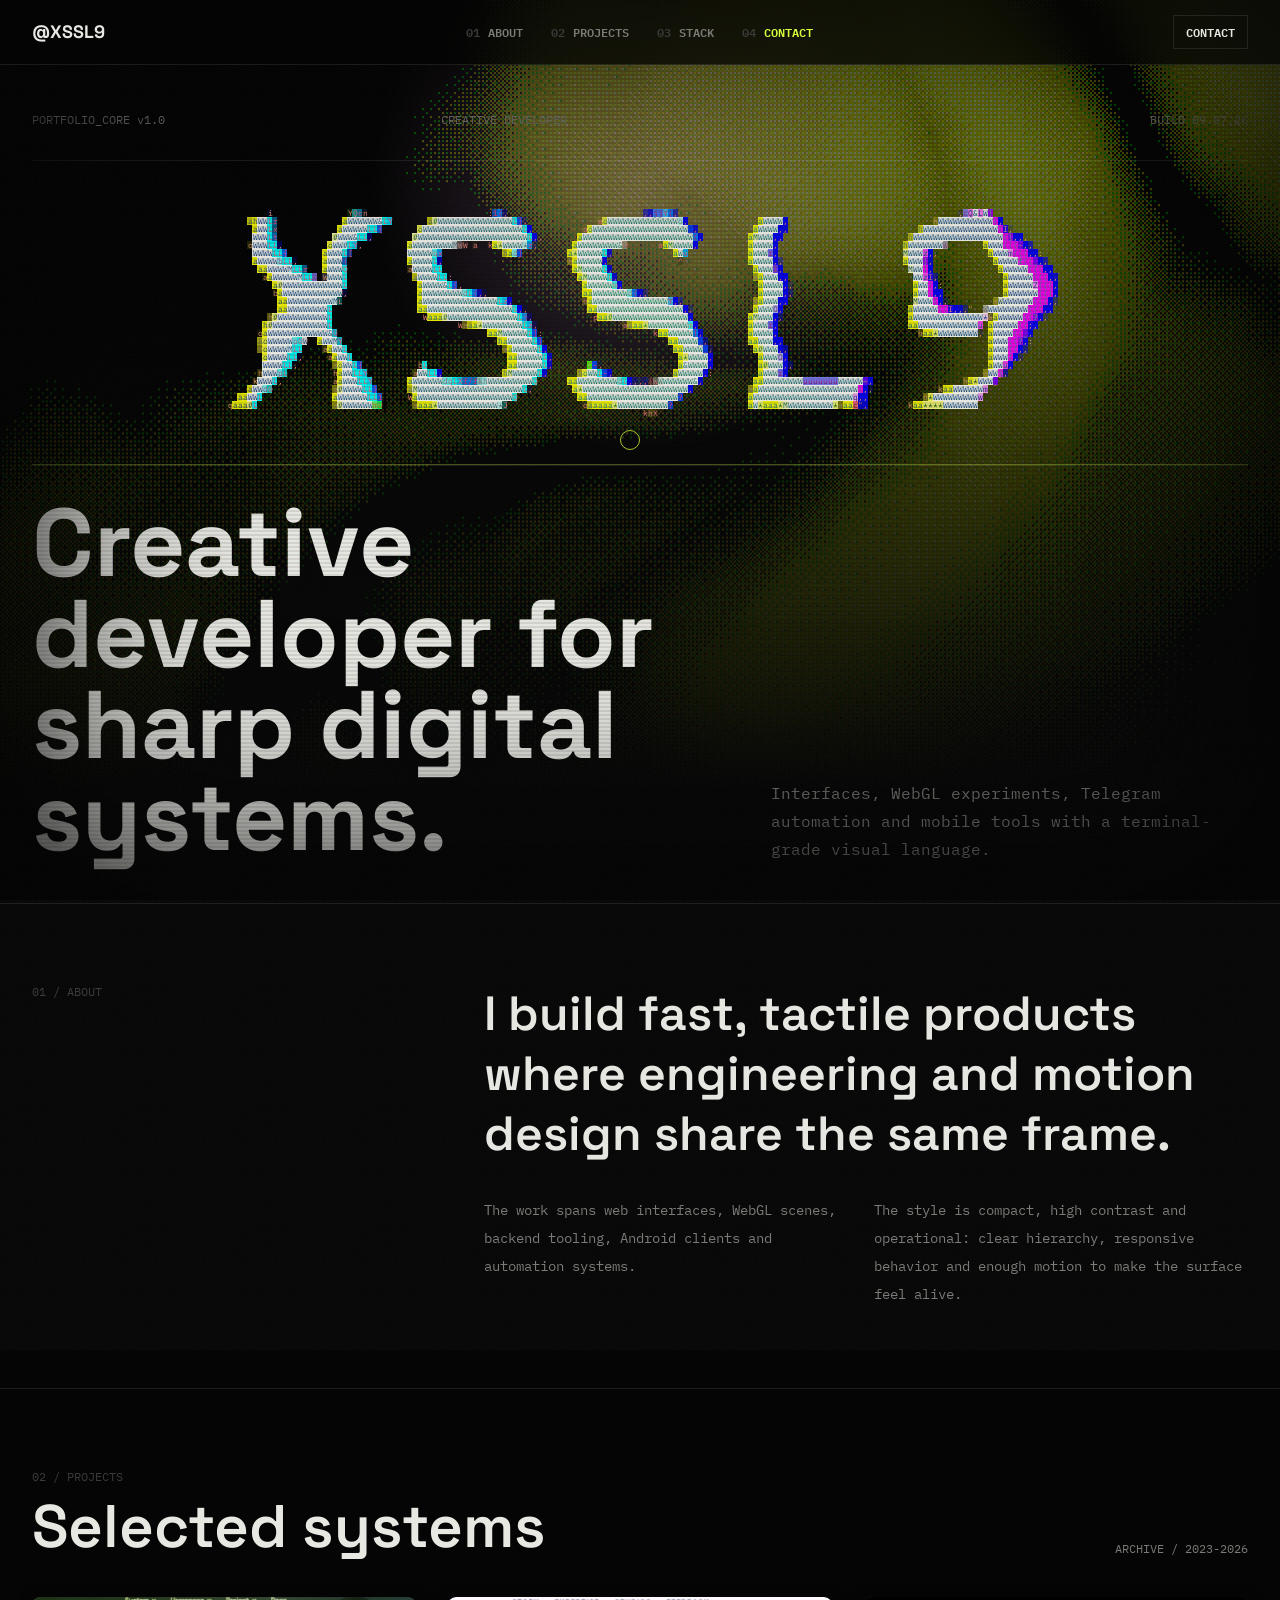
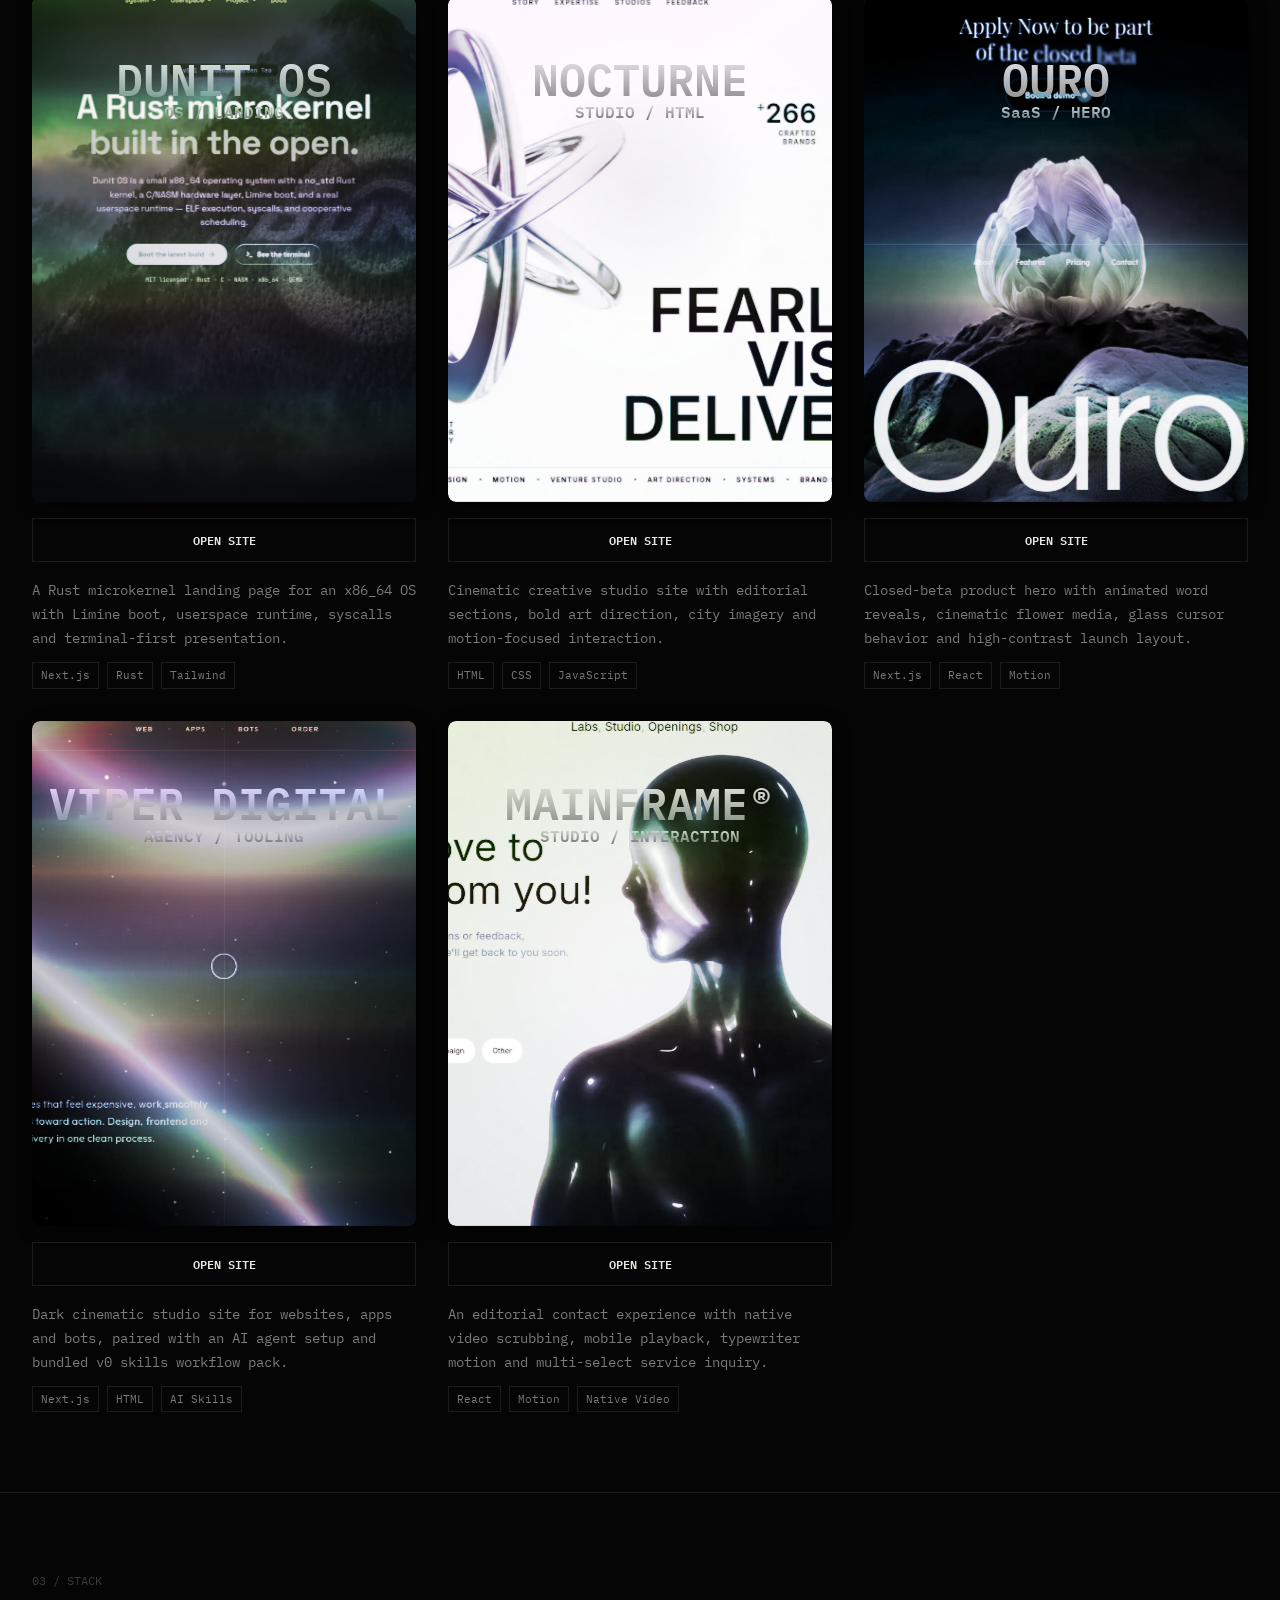
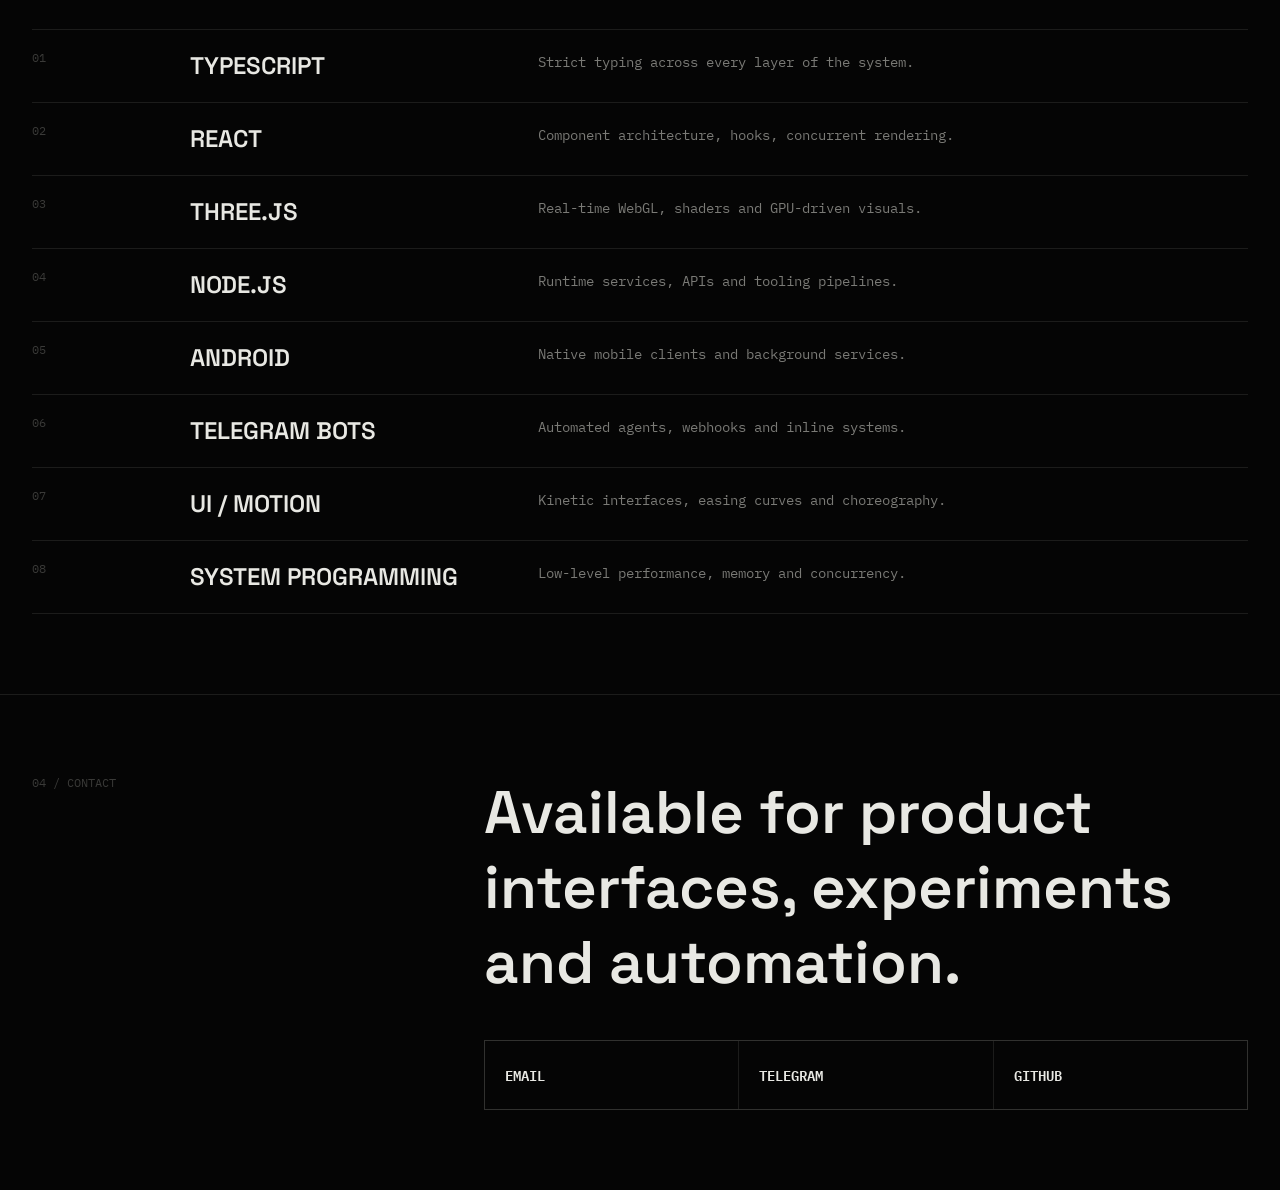
==== commit dc8ff6ee: "Update Viper preview" ====
--- a/index.html
+++ b/index.html
@@ -15,8 +15,8 @@
       href="https://fonts.googleapis.com/css2?family=IBM+Plex+Mono:wght@400;500;600;700&family=Space+Grotesk:wght@400;500;600;700&display=swap"
       rel="stylesheet"
     />
-    <script type="module" crossorigin src="/assets/index-avY0A5zC.js"></script>
-    <link rel="stylesheet" crossorigin href="/assets/index-o9ZJNEon.css">
+    <script type="module" crossorigin src="/assets/index-CAz5ZzI5.js"></script>
+    <link rel="stylesheet" crossorigin href="/assets/index-B3niwe0G.css">
   </head>
   <body>
     <div id="root"></div>
--- a/assets/index-B3niwe0G.css
+++ b/assets/index-B3niwe0G.css
@@ -0,0 +1 @@
+/*! tailwindcss v4.3.2 | MIT License | https://tailwindcss.com */@layer properties{@supports (((-webkit-hyphens:none)) and (not (margin-trim:inline))) or ((-moz-orient:inline) and (not (color:rgb(from red r g b)))){*,:before,:after,::backdrop{--tw-translate-x:0;--tw-translate-y:0;--tw-translate-z:0;--tw-scale-x:1;--tw-scale-y:1;--tw-scale-z:1;--tw-rotate-x:initial;--tw-rotate-y:initial;--tw-rotate-z:initial;--tw-skew-x:initial;--tw-skew-y:initial;--tw-space-y-reverse:0;--tw-border-style:solid;--tw-gradient-position:initial;--tw-gradient-from:#0000;--tw-gradient-via:#0000;--tw-gradient-to:#0000;--tw-gradient-stops:initial;--tw-gradient-via-stops:initial;--tw-gradient-from-position:0%;--tw-gradient-via-position:50%;--tw-gradient-to-position:100%;--tw-leading:initial;--tw-font-weight:initial;--tw-tracking:initial;--tw-shadow:0 0 #0000;--tw-shadow-color:initial;--tw-shadow-alpha:100%;--tw-inset-shadow:0 0 #0000;--tw-inset-shadow-color:initial;--tw-inset-shadow-alpha:100%;--tw-ring-color:initial;--tw-ring-shadow:0 0 #0000;--tw-inset-ring-color:initial;--tw-inset-ring-shadow:0 0 #0000;--tw-ring-inset:initial;--tw-ring-offset-width:0px;--tw-ring-offset-color:#fff;--tw-ring-offset-shadow:0 0 #0000;--tw-outline-style:solid;--tw-blur:initial;--tw-brightness:initial;--tw-contrast:initial;--tw-grayscale:initial;--tw-hue-rotate:initial;--tw-invert:initial;--tw-opacity:initial;--tw-saturate:initial;--tw-sepia:initial;--tw-drop-shadow:initial;--tw-drop-shadow-color:initial;--tw-drop-shadow-alpha:100%;--tw-drop-shadow-size:initial;--tw-backdrop-blur:initial;--tw-backdrop-brightness:initial;--tw-backdrop-contrast:initial;--tw-backdrop-grayscale:initial;--tw-backdrop-hue-rotate:initial;--tw-backdrop-invert:initial;--tw-backdrop-opacity:initial;--tw-backdrop-saturate:initial;--tw-backdrop-sepia:initial;--tw-duration:initial;--tw-ease:initial}}}@layer theme{:root,:host{--font-sans:"Space Grotesk", ui-sans-serif, system-ui, sans-serif;--font-serif:ui-serif, Georgia, Cambria, "Times New Roman", Times, serif;--font-mono:"IBM Plex Mono", ui-monospace, "SFMono-Regular", monospace;--color-black:#000;--color-white:#fff;--spacing:.25rem;--container-lg:32rem;--container-xl:36rem;--container-2xl:42rem;--container-3xl:48rem;--container-4xl:56rem;--container-6xl:72rem;--container-7xl:80rem;--text-xs:.75rem;--text-xs--line-height:calc(1 / .75);--text-sm:.875rem;--text-sm--line-height:calc(1.25 / .875);--text-base:1rem;--text-base--line-height: 1.5 ;--text-lg:1.125rem;--text-lg--line-height:calc(1.75 / 1.125);--text-xl:1.25rem;--text-xl--line-height:calc(1.75 / 1.25);--text-2xl:1.5rem;--text-2xl--line-height:calc(2 / 1.5);--text-3xl:1.875rem;--text-3xl--line-height: 1.2 ;--text-4xl:2.25rem;--text-4xl--line-height:calc(2.5 / 2.25);--text-5xl:3rem;--text-5xl--line-height:1;--text-6xl:3.75rem;--text-6xl--line-height:1;--text-7xl:4.5rem;--text-7xl--line-height:1;--text-8xl:6rem;--text-8xl--line-height:1;--font-weight-medium:500;--font-weight-semibold:600;--font-weight-bold:700;--tracking-tighter:-.05em;--tracking-tight:-.025em;--tracking-normal:0em;--tracking-wide:.025em;--leading-tight:1.25;--leading-relaxed:1.625;--radius-md:.375rem;--radius-lg:.5rem;--radius-xl:.75rem;--radius-2xl:1rem;--ease-out:cubic-bezier(0, 0, .2, 1);--blur-sm:8px;--blur-xl:24px;--default-transition-duration:.15s;--default-transition-timing-function:cubic-bezier(.4, 0, .2, 1);--default-font-family:var(--font-sans);--default-mono-font-family:var(--font-mono);--color-background:#050505;--color-foreground:#e8e8e3;--color-muted:#7a7a76;--color-faint:#3a3a38;--color-line:#e8e8e31a;--color-accent:#feb3ff;--color-signal:#d7ff3f}}@layer base{*,:after,:before,::backdrop{box-sizing:border-box;border:0 solid;margin:0;padding:0}::file-selector-button{box-sizing:border-box;border:0 solid;margin:0;padding:0}html,:host{-webkit-text-size-adjust:100%;-moz-tab-size:4;tab-size:4;line-height:1.5;font-family:var(--default-font-family,ui-sans-serif, system-ui, sans-serif, "Apple Color Emoji", "Segoe UI Emoji", "Segoe UI Symbol", "Noto Color Emoji");font-feature-settings:var(--default-font-feature-settings,normal);font-variation-settings:var(--default-font-variation-settings,normal);-webkit-tap-highlight-color:transparent}hr{height:0;color:inherit;border-top-width:1px}abbr:where([title]){-webkit-text-decoration:underline dotted;text-decoration:underline dotted}h1,h2,h3,h4,h5,h6{font-size:inherit;font-weight:inherit}a{color:inherit;-webkit-text-decoration:inherit;text-decoration:inherit}b,strong{font-weight:bolder}code,kbd,samp,pre{font-family:var(--default-mono-font-family,ui-monospace, SFMono-Regular, Menlo, Monaco, Consolas, "Liberation Mono", "Courier New", monospace);font-feature-settings:var(--default-mono-font-feature-settings,normal);font-variation-settings:var(--default-mono-font-variation-settings,normal);font-size:1em}small{font-size:80%}sub,sup{vertical-align:baseline;font-size:75%;line-height:0;position:relative}sub{bottom:-.25em}sup{top:-.5em}table{text-indent:0;border-color:inherit;border-collapse:collapse}:-moz-focusring{outline:auto}progress{vertical-align:baseline}summary{display:list-item}ol,ul,menu{list-style:none}img,svg,video,canvas,audio,iframe,embed,object{vertical-align:middle;display:block}img,video{max-width:100%;height:auto}button,input,select,optgroup,textarea{font:inherit;font-feature-settings:inherit;font-variation-settings:inherit;letter-spacing:inherit;color:inherit;opacity:1;background-color:#0000;border-radius:0}::file-selector-button{font:inherit;font-feature-settings:inherit;font-variation-settings:inherit;letter-spacing:inherit;color:inherit;opacity:1;background-color:#0000;border-radius:0}:where(select:is([multiple],[size])) optgroup{font-weight:bolder}:where(select:is([multiple],[size])) optgroup option{padding-inline-start:20px}::file-selector-button{margin-inline-end:4px}::placeholder{opacity:1}@supports (not ((-webkit-appearance:-apple-pay-button))) or (contain-intrinsic-size:1px){::placeholder{color:currentColor}@supports (color:color-mix(in lab,red,red)){::placeholder{color:color-mix(in oklab,currentcolor 50%,transparent)}}}textarea{resize:vertical}::-webkit-search-decoration{-webkit-appearance:none}::-webkit-date-and-time-value{min-height:1lh;text-align:inherit}::-webkit-datetime-edit{display:inline-flex}::-webkit-datetime-edit-fields-wrapper{padding:0}::-webkit-datetime-edit{padding-block:0}::-webkit-datetime-edit-year-field{padding-block:0}::-webkit-datetime-edit-month-field{padding-block:0}::-webkit-datetime-edit-day-field{padding-block:0}::-webkit-datetime-edit-hour-field{padding-block:0}::-webkit-datetime-edit-minute-field{padding-block:0}::-webkit-datetime-edit-second-field{padding-block:0}::-webkit-datetime-edit-millisecond-field{padding-block:0}::-webkit-datetime-edit-meridiem-field{padding-block:0}::-webkit-calendar-picker-indicator{line-height:1}:-moz-ui-invalid{box-shadow:none}button,input:where([type=button],[type=reset],[type=submit]){-webkit-appearance:button;-moz-appearance:button;appearance:button}::file-selector-button{-webkit-appearance:button;-moz-appearance:button;appearance:button}::-webkit-inner-spin-button{height:auto}::-webkit-outer-spin-button{height:auto}[hidden]:where(:not([hidden=until-found])){display:none!important}*{border-color:var(--color-line)}html{background-color:var(--color-background);color:var(--color-foreground);-webkit-font-smoothing:antialiased;scroll-behavior:smooth}body{background-color:var(--color-background);color:var(--color-foreground);font-family:var(--font-mono);cursor:none;margin:0;overflow-x:hidden}@media (max-width:768px){body{cursor:auto}}::selection{background:var(--color-accent);color:#000}::-webkit-scrollbar{width:6px}::-webkit-scrollbar-track{background:#000}::-webkit-scrollbar-thumb{background:var(--color-faint)}}@layer components;@layer utilities{.pointer-events-auto{pointer-events:auto}.pointer-events-none{pointer-events:none}.visible{visibility:visible}.visible\!{visibility:visible!important}.\!absolute{position:absolute!important}.absolute{position:absolute}.fixed{position:fixed}.relative{position:relative}.static{position:static}.sticky{position:sticky}.inset-0{top:0;right:0;bottom:0;left:0}.inset-\[-55\%\]{top:-55%;right:-55%;bottom:-55%;left:-55%}.inset-x-0{inset-inline:0}.top-0{top:0}.top-full{top:100%}.right-0{right:0}.right-4{right:calc(var(--spacing) * 4)}.bottom-0{bottom:0}.left-0{left:0}.left-4{left:calc(var(--spacing) * 4)}.isolate{isolation:isolate}.z-0{z-index:0}.z-10{z-index:10}.z-30{z-index:30}.z-50{z-index:50}.z-\[1\]{z-index:1}.z-\[2\]{z-index:2}.z-\[5\]{z-index:5}.z-\[80\]{z-index:80}.z-\[90\]{z-index:90}.col-1{grid-column:1}.col-2{grid-column:2}.container{width:100%}@media (min-width:40rem){.container{max-width:40rem}}@media (min-width:48rem){.container{max-width:48rem}}@media (min-width:64rem){.container{max-width:64rem}}@media (min-width:80rem){.container{max-width:80rem}}@media (min-width:96rem){.container{max-width:96rem}}.m-0{margin:0}.m-auto{margin:auto}.mx-auto{margin-inline:auto}.mt-0\.5{margin-top:calc(var(--spacing) * .5)}.mt-1{margin-top:var(--spacing)}.mt-2{margin-top:calc(var(--spacing) * 2)}.mt-3{margin-top:calc(var(--spacing) * 3)}.mt-4{margin-top:calc(var(--spacing) * 4)}.mt-6{margin-top:calc(var(--spacing) * 6)}.mt-7{margin-top:calc(var(--spacing) * 7)}.mt-8{margin-top:calc(var(--spacing) * 8)}.mt-10{margin-top:calc(var(--spacing) * 10)}.mt-12{margin-top:calc(var(--spacing) * 12)}.mr-2{margin-right:calc(var(--spacing) * 2)}.mb-3{margin-bottom:calc(var(--spacing) * 3)}.mb-6{margin-bottom:calc(var(--spacing) * 6)}.mb-8{margin-bottom:calc(var(--spacing) * 8)}.mb-10{margin-bottom:calc(var(--spacing) * 10)}.ml-2{margin-left:calc(var(--spacing) * 2)}.block{display:block}.flex{display:flex}.grid{display:grid}.hidden{display:none}.hidden\!{display:none!important}.inline{display:inline}.inline-block{display:inline-block}.inline-flex{display:inline-flex}.table{display:table}.h-1\.5{height:calc(var(--spacing) * 1.5)}.h-3{height:calc(var(--spacing) * 3)}.h-3\.5{height:calc(var(--spacing) * 3.5)}.h-4{height:calc(var(--spacing) * 4)}.h-5{height:calc(var(--spacing) * 5)}.h-6{height:calc(var(--spacing) * 6)}.h-7{height:calc(var(--spacing) * 7)}.h-9{height:calc(var(--spacing) * 9)}.h-10{height:calc(var(--spacing) * 10)}.h-11{height:calc(var(--spacing) * 11)}.h-12{height:calc(var(--spacing) * 12)}.h-14{height:calc(var(--spacing) * 14)}.h-16{height:calc(var(--spacing) * 16)}.h-36{height:calc(var(--spacing) * 36)}.h-\[34vh\]{height:34vh}.h-full{height:100%}.h-px{height:1px}.h-screen{height:100vh}.max-h-full{max-height:100%}.min-h-\[220px\]{min-height:220px}.min-h-\[340px\]{min-height:340px}.min-h-\[680px\]{min-height:680px}.min-h-screen{min-height:100vh}.min-h-svh{min-height:100svh}.w-1\.5{width:calc(var(--spacing) * 1.5)}.w-3{width:calc(var(--spacing) * 3)}.w-3\.5{width:calc(var(--spacing) * 3.5)}.w-4{width:calc(var(--spacing) * 4)}.w-5{width:calc(var(--spacing) * 5)}.w-6{width:calc(var(--spacing) * 6)}.w-7{width:calc(var(--spacing) * 7)}.w-9{width:calc(var(--spacing) * 9)}.w-10{width:calc(var(--spacing) * 10)}.w-12{width:calc(var(--spacing) * 12)}.w-14{width:calc(var(--spacing) * 14)}.w-36{width:calc(var(--spacing) * 36)}.w-full{width:100%}.w-min{width:min-content}.max-w-2xl{max-width:var(--container-2xl)}.max-w-3xl{max-width:var(--container-3xl)}.max-w-4xl{max-width:var(--container-4xl)}.max-w-6xl{max-width:var(--container-6xl)}.max-w-7xl{max-width:var(--container-7xl)}.max-w-lg{max-width:var(--container-lg)}.max-w-xl{max-width:var(--container-xl)}.min-w-0{min-width:0}.min-w-\[220px\]{min-width:220px}.flex-1{flex:1}.flex-shrink{flex-shrink:1}.flex-shrink-0,.shrink-0{flex-shrink:0}.origin-top{transform-origin:top}.-translate-x-1\/2{--tw-translate-x: -50% ;translate:var(--tw-translate-x) var(--tw-translate-y)}.-translate-y-1\/2{--tw-translate-y: -50% ;translate:var(--tw-translate-x) var(--tw-translate-y)}.-translate-y-2{--tw-translate-y:calc(var(--spacing) * -2);translate:var(--tw-translate-x) var(--tw-translate-y)}.translate-y-0{--tw-translate-y:0;translate:var(--tw-translate-x) var(--tw-translate-y)}.scale-0{--tw-scale-x:0%;--tw-scale-y:0%;--tw-scale-z:0%;scale:var(--tw-scale-x) var(--tw-scale-y)}.scale-100{--tw-scale-x:100%;--tw-scale-y:100%;--tw-scale-z:100%;scale:var(--tw-scale-x) var(--tw-scale-y)}.-rotate-90{rotate:-90deg}.rotate-0{rotate:0deg}.rotate-90{rotate:90deg}.rotate-180{rotate:180deg}.transform{transform:var(--tw-rotate-x,) var(--tw-rotate-y,) var(--tw-rotate-z,) var(--tw-skew-x,) var(--tw-skew-y,)}.cursor-pointer{cursor:pointer}.touch-none{touch-action:none}.resize{resize:both}.flex-col{flex-direction:column}.flex-wrap{flex-wrap:wrap}.place-items-center{place-items:center}.content-end{align-content:flex-end}.items-baseline{align-items:baseline}.items-center{align-items:center}.items-end{align-items:flex-end}.items-start{align-items:flex-start}.justify-between{justify-content:space-between}.justify-center{justify-content:center}.gap-1{gap:var(--spacing)}.gap-1\.5{gap:calc(var(--spacing) * 1.5)}.gap-2{gap:calc(var(--spacing) * 2)}.gap-2\.5{gap:calc(var(--spacing) * 2.5)}.gap-3{gap:calc(var(--spacing) * 3)}.gap-4{gap:calc(var(--spacing) * 4)}.gap-5{gap:calc(var(--spacing) * 5)}.gap-6{gap:calc(var(--spacing) * 6)}.gap-8{gap:calc(var(--spacing) * 8)}.gap-10{gap:calc(var(--spacing) * 10)}.gap-12{gap:calc(var(--spacing) * 12)}.gap-14{gap:calc(var(--spacing) * 14)}.gap-px{gap:1px}:where(.space-y-2>:not(:last-child)){--tw-space-y-reverse:0;margin-block-start:calc(calc(var(--spacing) * 2) * var(--tw-space-y-reverse));margin-block-end:calc(calc(var(--spacing) * 2) * calc(1 - var(--tw-space-y-reverse)))}:where(.space-y-2\.5>:not(:last-child)){--tw-space-y-reverse:0;margin-block-start:calc(calc(var(--spacing) * 2.5) * var(--tw-space-y-reverse));margin-block-end:calc(calc(var(--spacing) * 2.5) * calc(1 - var(--tw-space-y-reverse)))}:where(.space-y-6>:not(:last-child)){--tw-space-y-reverse:0;margin-block-start:calc(calc(var(--spacing) * 6) * var(--tw-space-y-reverse));margin-block-end:calc(calc(var(--spacing) * 6) * calc(1 - var(--tw-space-y-reverse)))}.overflow-hidden{overflow:hidden}.overflow-visible{overflow:visible}.rounded-2xl{border-radius:var(--radius-2xl)}.rounded-full{border-radius:3.40282e38px}.rounded-lg{border-radius:var(--radius-lg)}.rounded-xl{border-radius:var(--radius-xl)}.border{border-style:var(--tw-border-style);border-width:1px}.border-y{border-block-style:var(--tw-border-style);border-block-width:1px}.border-t{border-top-style:var(--tw-border-style);border-top-width:1px}.border-b{border-bottom-style:var(--tw-border-style);border-bottom-width:1px}.border-l{border-left-style:var(--tw-border-style);border-left-width:1px}.border-line{border-color:var(--color-line)}.border-signal\/80{border-color:#d7ff3fcc}@supports (color:color-mix(in lab,red,red)){.border-signal\/80{border-color:color-mix(in oklab,var(--color-signal) 80%,transparent)}}.border-white\/10{border-color:#ffffff1a}@supports (color:color-mix(in lab,red,red)){.border-white\/10{border-color:color-mix(in oklab,var(--color-white) 10%,transparent)}}.border-white\/25{border-color:#ffffff40}@supports (color:color-mix(in lab,red,red)){.border-white\/25{border-color:color-mix(in oklab,var(--color-white) 25%,transparent)}}.bg-\[oklch\(0\.8_0\.12_85\)\]{background-color:#e1b75c}.bg-\[oklch\(0\.13_0\.01_150\)\]{background-color:#050806}.bg-background{background-color:var(--color-background)}.bg-background\/40{background-color:#05050566}@supports (color:color-mix(in lab,red,red)){.bg-background\/40{background-color:color-mix(in oklab,var(--color-background) 40%,transparent)}}.bg-background\/45{background-color:#05050573}@supports (color:color-mix(in lab,red,red)){.bg-background\/45{background-color:color-mix(in oklab,var(--color-background) 45%,transparent)}}.bg-background\/75{background-color:#050505bf}@supports (color:color-mix(in lab,red,red)){.bg-background\/75{background-color:color-mix(in oklab,var(--color-background) 75%,transparent)}}.bg-black{background-color:var(--color-black)}.bg-line{background-color:var(--color-line)}.bg-signal\/30{background-color:#d7ff3f4d}@supports (color:color-mix(in lab,red,red)){.bg-signal\/30{background-color:color-mix(in oklab,var(--color-signal) 30%,transparent)}}.bg-white\/\[0\.02\]{background-color:#ffffff05}@supports (color:color-mix(in lab,red,red)){.bg-white\/\[0\.02\]{background-color:color-mix(in oklab,var(--color-white) 2%,transparent)}}.bg-gradient-to-b{--tw-gradient-position:to bottom in oklab;background-image:linear-gradient(var(--tw-gradient-stops))}.bg-\[radial-gradient\(circle_at_30\%_22\%\,rgba\(255\,255\,255\,0\.32\)\,transparent_22\%\)\,radial-gradient\(circle_at_70\%_80\%\,rgba\(215\,255\,63\,0\.16\)\,transparent_30\%\)\]{background-image:radial-gradient(circle at 30% 22%,#ffffff52,#0000 22%),radial-gradient(circle at 70% 80%,#d7ff3f29,#0000 30%)}.bg-\[radial-gradient\(circle_at_50\%_20\%\,rgba\(254\,179\,255\,0\.22\)\,transparent_28\%\)\,linear-gradient\(to_bottom\,rgba\(5\,5\,5\,0\.18\)\,\#050505_88\%\)\]{background-image:radial-gradient(circle at 50% 20%,#feb3ff38,#0000 28%),linear-gradient(#0505052e,#050505 88%)}.from-background\/40{--tw-gradient-from:#05050566}@supports (color:color-mix(in lab,red,red)){.from-background\/40{--tw-gradient-from:color-mix(in oklab, var(--color-background) 40%, transparent)}}.from-background\/40{--tw-gradient-stops:var(--tw-gradient-via-stops,var(--tw-gradient-position), var(--tw-gradient-from) var(--tw-gradient-from-position), var(--tw-gradient-to) var(--tw-gradient-to-position))}.via-transparent{--tw-gradient-via:transparent;--tw-gradient-via-stops:var(--tw-gradient-position), var(--tw-gradient-from) var(--tw-gradient-from-position), var(--tw-gradient-via) var(--tw-gradient-via-position), var(--tw-gradient-to) var(--tw-gradient-to-position);--tw-gradient-stops:var(--tw-gradient-via-stops)}.to-background{--tw-gradient-to:var(--color-background);--tw-gradient-stops:var(--tw-gradient-via-stops,var(--tw-gradient-position), var(--tw-gradient-from) var(--tw-gradient-from-position), var(--tw-gradient-to) var(--tw-gradient-to-position))}.object-cover{object-fit:cover}.object-top{object-position:top}.p-1\.5{padding:calc(var(--spacing) * 1.5)}.p-4{padding:calc(var(--spacing) * 4)}.p-5{padding:calc(var(--spacing) * 5)}.p-6{padding:calc(var(--spacing) * 6)}.px-2{padding-inline:calc(var(--spacing) * 2)}.px-3{padding-inline:calc(var(--spacing) * 3)}.px-3\.5{padding-inline:calc(var(--spacing) * 3.5)}.px-4{padding-inline:calc(var(--spacing) * 4)}.px-5{padding-inline:calc(var(--spacing) * 5)}.px-6{padding-inline:calc(var(--spacing) * 6)}.py-1{padding-block:var(--spacing)}.py-1\.5{padding-block:calc(var(--spacing) * 1.5)}.py-2{padding-block:calc(var(--spacing) * 2)}.py-2\.5{padding-block:calc(var(--spacing) * 2.5)}.py-3{padding-block:calc(var(--spacing) * 3)}.py-4{padding-block:calc(var(--spacing) * 4)}.py-5{padding-block:calc(var(--spacing) * 5)}.py-6{padding-block:calc(var(--spacing) * 6)}.py-20{padding-block:calc(var(--spacing) * 20)}.pt-4{padding-top:calc(var(--spacing) * 4)}.pt-14{padding-top:calc(var(--spacing) * 14)}.pt-28{padding-top:calc(var(--spacing) * 28)}.pr-6{padding-right:calc(var(--spacing) * 6)}.pb-10{padding-bottom:calc(var(--spacing) * 10)}.pl-2{padding-left:calc(var(--spacing) * 2)}.pl-3{padding-left:calc(var(--spacing) * 3)}.pl-5{padding-left:calc(var(--spacing) * 5)}.text-center{text-align:center}.text-right{text-align:right}.font-mono{font-family:var(--font-mono)}.font-sans{font-family:var(--font-sans)}.text-2xl{font-size:var(--text-2xl);line-height:var(--tw-leading,var(--text-2xl--line-height))}.text-3xl{font-size:var(--text-3xl);line-height:var(--tw-leading,var(--text-3xl--line-height))}.text-4xl{font-size:var(--text-4xl);line-height:var(--tw-leading,var(--text-4xl--line-height))}.text-5xl{font-size:var(--text-5xl);line-height:var(--tw-leading,var(--text-5xl--line-height))}.text-base{font-size:var(--text-base);line-height:var(--tw-leading,var(--text-base--line-height))}.text-lg{font-size:var(--text-lg);line-height:var(--tw-leading,var(--text-lg--line-height))}.text-sm{font-size:var(--text-sm);line-height:var(--tw-leading,var(--text-sm--line-height))}.text-xs{font-size:var(--text-xs);line-height:var(--tw-leading,var(--text-xs--line-height))}.text-\[11px\]{font-size:11px}.text-\[13px\]{font-size:13px}.leading-6{--tw-leading:calc(var(--spacing) * 6);line-height:calc(var(--spacing) * 6)}.leading-7{--tw-leading:calc(var(--spacing) * 7);line-height:calc(var(--spacing) * 7)}.leading-\[0\.95\]{--tw-leading:.95;line-height:.95}.leading-\[1\.05\]{--tw-leading:1.05;line-height:1.05}.leading-none{--tw-leading:1;line-height:1}.leading-relaxed{--tw-leading:var(--leading-relaxed);line-height:var(--leading-relaxed)}.leading-tight{--tw-leading:var(--leading-tight);line-height:var(--leading-tight)}.font-bold{--tw-font-weight:var(--font-weight-bold);font-weight:var(--font-weight-bold)}.font-medium{--tw-font-weight:var(--font-weight-medium);font-weight:var(--font-weight-medium)}.font-semibold{--tw-font-weight:var(--font-weight-semibold);font-weight:var(--font-weight-semibold)}.tracking-\[-0\.02em\]{--tw-tracking:-.02em;letter-spacing:-.02em}.tracking-\[0\.2em\]{--tw-tracking:.2em;letter-spacing:.2em}.tracking-normal{--tw-tracking:var(--tracking-normal);letter-spacing:var(--tracking-normal)}.tracking-tight{--tw-tracking:var(--tracking-tight);letter-spacing:var(--tracking-tight)}.tracking-wide{--tw-tracking:var(--tracking-wide);letter-spacing:var(--tracking-wide)}.text-balance{text-wrap:balance}.text-pretty{text-wrap:pretty}.text-wrap{text-wrap:wrap}.whitespace-nowrap{white-space:nowrap}.text-faint{color:var(--color-faint)}.text-foreground{color:var(--color-foreground)}.text-foreground\/55{color:#e8e8e38c}@supports (color:color-mix(in lab,red,red)){.text-foreground\/55{color:color-mix(in oklab,var(--color-foreground) 55%,transparent)}}.text-foreground\/80{color:#e8e8e3cc}@supports (color:color-mix(in lab,red,red)){.text-foreground\/80{color:color-mix(in oklab,var(--color-foreground) 80%,transparent)}}.text-foreground\/85{color:#e8e8e3d9}@supports (color:color-mix(in lab,red,red)){.text-foreground\/85{color:color-mix(in oklab,var(--color-foreground) 85%,transparent)}}.text-foreground\/90{color:#e8e8e3e6}@supports (color:color-mix(in lab,red,red)){.text-foreground\/90{color:color-mix(in oklab,var(--color-foreground) 90%,transparent)}}.text-muted{color:var(--color-muted)}.text-signal{color:var(--color-signal)}.text-white{color:var(--color-white)}.text-white\/70{color:#ffffffb3}@supports (color:color-mix(in lab,red,red)){.text-white\/70{color:color-mix(in oklab,var(--color-white) 70%,transparent)}}.text-white\/90{color:#ffffffe6}@supports (color:color-mix(in lab,red,red)){.text-white\/90{color:color-mix(in oklab,var(--color-white) 90%,transparent)}}.uppercase{text-transform:uppercase}.antialiased{-webkit-font-smoothing:antialiased;-moz-osx-font-smoothing:grayscale}.opacity-0{opacity:0}.opacity-80{opacity:.8}.opacity-100{opacity:1}.mix-blend-difference{mix-blend-mode:difference}.shadow{--tw-shadow:0 1px 3px 0 var(--tw-shadow-color,#0000001a), 0 1px 2px -1px var(--tw-shadow-color,#0000001a);box-shadow:var(--tw-inset-shadow),var(--tw-inset-ring-shadow),var(--tw-ring-offset-shadow),var(--tw-ring-shadow),var(--tw-shadow)}.shadow\!{--tw-shadow:0 1px 3px 0 var(--tw-shadow-color,#0000001a), 0 1px 2px -1px var(--tw-shadow-color,#0000001a)!important;box-shadow:var(--tw-inset-shadow),var(--tw-inset-ring-shadow),var(--tw-ring-offset-shadow),var(--tw-ring-shadow),var(--tw-shadow)!important}.shadow-2xl{--tw-shadow:0 25px 50px -12px var(--tw-shadow-color,#00000040);box-shadow:var(--tw-inset-shadow),var(--tw-inset-ring-shadow),var(--tw-ring-offset-shadow),var(--tw-ring-shadow),var(--tw-shadow)}.shadow-\[0_0_38px_rgba\(215\,255\,63\,0\.16\)\,inset_0_0_18px_rgba\(255\,255\,255\,0\.18\)\]{--tw-shadow:0 0 38px var(--tw-shadow-color,#d7ff3f29), inset 0 0 18px var(--tw-shadow-color,#ffffff2e);box-shadow:var(--tw-inset-shadow),var(--tw-inset-ring-shadow),var(--tw-ring-offset-shadow),var(--tw-ring-shadow),var(--tw-shadow)}.shadow-xl{--tw-shadow:0 20px 25px -5px var(--tw-shadow-color,#0000001a), 0 8px 10px -6px var(--tw-shadow-color,#0000001a);box-shadow:var(--tw-inset-shadow),var(--tw-inset-ring-shadow),var(--tw-ring-offset-shadow),var(--tw-ring-shadow),var(--tw-shadow)}.outline{outline-style:var(--tw-outline-style);outline-width:1px}.blur{--tw-blur:blur(8px);filter:var(--tw-blur,) var(--tw-brightness,) var(--tw-contrast,) var(--tw-grayscale,) var(--tw-hue-rotate,) var(--tw-invert,) var(--tw-saturate,) var(--tw-sepia,) var(--tw-drop-shadow,)}.invert{--tw-invert:invert(100%);filter:var(--tw-blur,) var(--tw-brightness,) var(--tw-contrast,) var(--tw-grayscale,) var(--tw-hue-rotate,) var(--tw-invert,) var(--tw-saturate,) var(--tw-sepia,) var(--tw-drop-shadow,)}.filter{filter:var(--tw-blur,) var(--tw-brightness,) var(--tw-contrast,) var(--tw-grayscale,) var(--tw-hue-rotate,) var(--tw-invert,) var(--tw-saturate,) var(--tw-sepia,) var(--tw-drop-shadow,)}.filter\!{filter:var(--tw-blur,) var(--tw-brightness,) var(--tw-contrast,) var(--tw-grayscale,) var(--tw-hue-rotate,) var(--tw-invert,) var(--tw-saturate,) var(--tw-sepia,) var(--tw-drop-shadow,)!important}.backdrop-blur-\[10px\]{--tw-backdrop-blur:blur(10px);-webkit-backdrop-filter:var(--tw-backdrop-blur,) var(--tw-backdrop-brightness,) var(--tw-backdrop-contrast,) var(--tw-backdrop-grayscale,) var(--tw-backdrop-hue-rotate,) var(--tw-backdrop-invert,) var(--tw-backdrop-opacity,) var(--tw-backdrop-saturate,) var(--tw-backdrop-sepia,);backdrop-filter:var(--tw-backdrop-blur,) var(--tw-backdrop-brightness,) var(--tw-backdrop-contrast,) var(--tw-backdrop-grayscale,) var(--tw-backdrop-hue-rotate,) var(--tw-backdrop-invert,) var(--tw-backdrop-opacity,) var(--tw-backdrop-saturate,) var(--tw-backdrop-sepia,)}.backdrop-blur-\[30px\]{--tw-backdrop-blur:blur(30px);-webkit-backdrop-filter:var(--tw-backdrop-blur,) var(--tw-backdrop-brightness,) var(--tw-backdrop-contrast,) var(--tw-backdrop-grayscale,) var(--tw-backdrop-hue-rotate,) var(--tw-backdrop-invert,) var(--tw-backdrop-opacity,) var(--tw-backdrop-saturate,) var(--tw-backdrop-sepia,);backdrop-filter:var(--tw-backdrop-blur,) var(--tw-backdrop-brightness,) var(--tw-backdrop-contrast,) var(--tw-backdrop-grayscale,) var(--tw-backdrop-hue-rotate,) var(--tw-backdrop-invert,) var(--tw-backdrop-opacity,) var(--tw-backdrop-saturate,) var(--tw-backdrop-sepia,)}.backdrop-blur-sm{--tw-backdrop-blur:blur(var(--blur-sm));-webkit-backdrop-filter:var(--tw-backdrop-blur,) var(--tw-backdrop-brightness,) var(--tw-backdrop-contrast,) var(--tw-backdrop-grayscale,) var(--tw-backdrop-hue-rotate,) var(--tw-backdrop-invert,) var(--tw-backdrop-opacity,) var(--tw-backdrop-saturate,) var(--tw-backdrop-sepia,);backdrop-filter:var(--tw-backdrop-blur,) var(--tw-backdrop-brightness,) var(--tw-backdrop-contrast,) var(--tw-backdrop-grayscale,) var(--tw-backdrop-hue-rotate,) var(--tw-backdrop-invert,) var(--tw-backdrop-opacity,) var(--tw-backdrop-saturate,) var(--tw-backdrop-sepia,)}.backdrop-blur-xl{--tw-backdrop-blur:blur(var(--blur-xl));-webkit-backdrop-filter:var(--tw-backdrop-blur,) var(--tw-backdrop-brightness,) var(--tw-backdrop-contrast,) var(--tw-backdrop-grayscale,) var(--tw-backdrop-hue-rotate,) var(--tw-backdrop-invert,) var(--tw-backdrop-opacity,) var(--tw-backdrop-saturate,) var(--tw-backdrop-sepia,);backdrop-filter:var(--tw-backdrop-blur,) var(--tw-backdrop-brightness,) var(--tw-backdrop-contrast,) var(--tw-backdrop-grayscale,) var(--tw-backdrop-hue-rotate,) var(--tw-backdrop-invert,) var(--tw-backdrop-opacity,) var(--tw-backdrop-saturate,) var(--tw-backdrop-sepia,)}.backdrop-filter{-webkit-backdrop-filter:var(--tw-backdrop-blur,) var(--tw-backdrop-brightness,) var(--tw-backdrop-contrast,) var(--tw-backdrop-grayscale,) var(--tw-backdrop-hue-rotate,) var(--tw-backdrop-invert,) var(--tw-backdrop-opacity,) var(--tw-backdrop-saturate,) var(--tw-backdrop-sepia,);backdrop-filter:var(--tw-backdrop-blur,) var(--tw-backdrop-brightness,) var(--tw-backdrop-contrast,) var(--tw-backdrop-grayscale,) var(--tw-backdrop-hue-rotate,) var(--tw-backdrop-invert,) var(--tw-backdrop-opacity,) var(--tw-backdrop-saturate,) var(--tw-backdrop-sepia,)}.transition{transition-property:color,background-color,border-color,outline-color,text-decoration-color,fill,stroke,--tw-gradient-from,--tw-gradient-via,--tw-gradient-to,opacity,box-shadow,transform,translate,scale,rotate,filter,-webkit-backdrop-filter,backdrop-filter,display,content-visibility,overlay,pointer-events;transition-timing-function:var(--tw-ease,var(--default-transition-timing-function));transition-duration:var(--tw-duration,var(--default-transition-duration))}.transition\!{transition-property:color,background-color,border-color,outline-color,text-decoration-color,fill,stroke,--tw-gradient-from,--tw-gradient-via,--tw-gradient-to,opacity,box-shadow,transform,translate,scale,rotate,filter,-webkit-backdrop-filter,backdrop-filter,display,content-visibility,overlay,pointer-events!important;transition-timing-function:var(--tw-ease,var(--default-transition-timing-function))!important;transition-duration:var(--tw-duration,var(--default-transition-duration))!important}.transition-all{transition-property:all;transition-timing-function:var(--tw-ease,var(--default-transition-timing-function));transition-duration:var(--tw-duration,var(--default-transition-duration))}.transition-colors{transition-property:color,background-color,border-color,outline-color,text-decoration-color,fill,stroke,--tw-gradient-from,--tw-gradient-via,--tw-gradient-to;transition-timing-function:var(--tw-ease,var(--default-transition-timing-function));transition-duration:var(--tw-duration,var(--default-transition-duration))}.transition-opacity{transition-property:opacity;transition-timing-function:var(--tw-ease,var(--default-transition-timing-function));transition-duration:var(--tw-duration,var(--default-transition-duration))}.transition-transform{transition-property:transform,translate,scale,rotate;transition-timing-function:var(--tw-ease,var(--default-transition-timing-function));transition-duration:var(--tw-duration,var(--default-transition-duration))}.duration-75{--tw-duration:75ms;transition-duration:75ms}.duration-200{--tw-duration:.2s;transition-duration:.2s}.duration-300{--tw-duration:.3s;transition-duration:.3s}.duration-400{--tw-duration:.4s;transition-duration:.4s}.duration-\[120ms\]{--tw-duration:.12s;transition-duration:.12s}.ease-out{--tw-ease:var(--ease-out);transition-timing-function:var(--ease-out)}.will-change-transform{will-change:transform}@media (hover:hover){.group-hover\/card\:opacity-100:is(:where(.group\/card):hover *){opacity:1}.hover\:-translate-y-px:hover{--tw-translate-y:-1px;translate:var(--tw-translate-x) var(--tw-translate-y)}.hover\:border-signal:hover{border-color:var(--color-signal)}.hover\:border-white\/40:hover{border-color:#fff6}@supports (color:color-mix(in lab,red,red)){.hover\:border-white\/40:hover{border-color:color-mix(in oklab,var(--color-white) 40%,transparent)}}.hover\:bg-white\/5:hover{background-color:#ffffff0d}@supports (color:color-mix(in lab,red,red)){.hover\:bg-white\/5:hover{background-color:color-mix(in oklab,var(--color-white) 5%,transparent)}}.hover\:text-foreground:hover{color:var(--color-foreground)}.hover\:text-signal:hover{color:var(--color-signal)}}@media (min-width:40rem){.sm\:mt-7{margin-top:calc(var(--spacing) * 7)}.sm\:mt-8{margin-top:calc(var(--spacing) * 8)}.sm\:block{display:block}.sm\:grid-cols-2{grid-template-columns:repeat(2,minmax(0,1fr))}.sm\:grid-cols-3{grid-template-columns:repeat(3,minmax(0,1fr))}.sm\:flex-row{flex-direction:row}.sm\:gap-4{gap:calc(var(--spacing) * 4)}.sm\:px-6{padding-inline:calc(var(--spacing) * 6)}.sm\:py-5{padding-block:calc(var(--spacing) * 5)}.sm\:pt-20{padding-top:calc(var(--spacing) * 20)}.sm\:text-right{text-align:right}.sm\:text-4xl{font-size:var(--text-4xl);line-height:var(--tw-leading,var(--text-4xl--line-height))}.sm\:text-5xl{font-size:var(--text-5xl);line-height:var(--tw-leading,var(--text-5xl--line-height))}.sm\:text-6xl{font-size:var(--text-6xl);line-height:var(--tw-leading,var(--text-6xl--line-height))}.sm\:text-7xl{font-size:var(--text-7xl);line-height:var(--tw-leading,var(--text-7xl--line-height))}.sm\:text-base{font-size:var(--text-base);line-height:var(--tw-leading,var(--text-base--line-height))}.sm\:text-xl{font-size:var(--text-xl);line-height:var(--tw-leading,var(--text-xl--line-height))}}@media (min-width:48rem){.md\:block{display:block}.md\:flex{display:flex}.md\:grid-cols-2{grid-template-columns:repeat(2,minmax(0,1fr))}.md\:grid-cols-\[0\.12fr_0\.28fr_0\.6fr\]{grid-template-columns:.12fr .28fr .6fr}.md\:grid-cols-\[0\.35fr_0\.65fr\]{grid-template-columns:.35fr .65fr}.md\:grid-cols-\[1\.2fr_0\.8fr\]{grid-template-columns:1.2fr .8fr}.md\:items-end{align-items:flex-end}.md\:px-12{padding-inline:calc(var(--spacing) * 12)}.md\:py-28{padding-block:calc(var(--spacing) * 28)}.md\:pt-24{padding-top:calc(var(--spacing) * 24)}.md\:text-5xl{font-size:var(--text-5xl);line-height:var(--tw-leading,var(--text-5xl--line-height))}.md\:text-6xl{font-size:var(--text-6xl);line-height:var(--tw-leading,var(--text-6xl--line-height))}.md\:text-lg{font-size:var(--text-lg);line-height:var(--tw-leading,var(--text-lg--line-height))}}@media (min-width:64rem){.lg\:block{display:block}.lg\:flex{display:flex}.lg\:hidden{display:none}.lg\:grid-cols-2{grid-template-columns:repeat(2,minmax(0,1fr))}.lg\:grid-cols-3{grid-template-columns:repeat(3,minmax(0,1fr))}.lg\:px-8{padding-inline:calc(var(--spacing) * 8)}.lg\:px-16{padding-inline:calc(var(--spacing) * 16)}.lg\:text-7xl{font-size:var(--text-7xl);line-height:var(--tw-leading,var(--text-7xl--line-height))}.lg\:text-8xl{font-size:var(--text-8xl);line-height:var(--tw-leading,var(--text-8xl--line-height))}}@media (min-width:80rem){.xl\:grid-cols-3{grid-template-columns:repeat(3,minmax(0,1fr))}}.text-glitch-hover:hover{text-shadow:1px 0 var(--color-accent),-1px 0 var(--color-signal)}.scanlines:after{content:"";pointer-events:none;z-index:40;mix-blend-mode:multiply;background:repeating-linear-gradient(#0000 0,#0000 2px,#0000002e,#0000 4px);position:fixed;top:0;right:0;bottom:0;left:0}.grain-layer{pointer-events:none;opacity:.05;z-index:41;background-image:url("data:image/svg+xml,%3Csvg xmlns='http://www.w3.org/2000/svg' width='120' height='120'%3E%3Cfilter id='n'%3E%3CfeTurbulence type='fractalNoise' baseFrequency='0.9' numOctaves='3' stitchTiles='stitch'/%3E%3C/filter%3E%3Crect width='100%25' height='100%25' filter='url(%23n)'/%3E%3C/svg%3E");width:200%;height:200%;animation:.4s steps(2,end) infinite grain;position:fixed;top:-50%;right:-50%;bottom:-50%;left:-50%}@keyframes grain{0%,to{transform:translate(0)}25%{transform:translate(-2%,1%)}50%{transform:translate(1%,-2%)}75%{transform:translate(2%,2%)}}.vignette{pointer-events:none;z-index:39;position:fixed;top:0;right:0;bottom:0;left:0;box-shadow:inset 0 0 200px 40px #000000e6}@keyframes cursor-blink{0%,50%{opacity:1}50.01%,to{opacity:0}}.cursor-blink{animation:1s step-end infinite cursor-blink}}@media (prefers-reduced-motion:reduce){*{scroll-behavior:auto!important;transition-duration:.01ms!important;animation-duration:.01ms!important;animation-iteration-count:1!important}}@property --tw-translate-x{syntax:"*";inherits:false;initial-value:0}@property --tw-translate-y{syntax:"*";inherits:false;initial-value:0}@property --tw-translate-z{syntax:"*";inherits:false;initial-value:0}@property --tw-scale-x{syntax:"*";inherits:false;initial-value:1}@property --tw-scale-y{syntax:"*";inherits:false;initial-value:1}@property --tw-scale-z{syntax:"*";inherits:false;initial-value:1}@property --tw-rotate-x{syntax:"*";inherits:false}@property --tw-rotate-y{syntax:"*";inherits:false}@property --tw-rotate-z{syntax:"*";inherits:false}@property --tw-skew-x{syntax:"*";inherits:false}@property --tw-skew-y{syntax:"*";inherits:false}@property --tw-space-y-reverse{syntax:"*";inherits:false;initial-value:0}@property --tw-border-style{syntax:"*";inherits:false;initial-value:solid}@property --tw-gradient-position{syntax:"*";inherits:false}@property --tw-gradient-from{syntax:"<color>";inherits:false;initial-value:#0000}@property --tw-gradient-via{syntax:"<color>";inherits:false;initial-value:#0000}@property --tw-gradient-to{syntax:"<color>";inherits:false;initial-value:#0000}@property --tw-gradient-stops{syntax:"*";inherits:false}@property --tw-gradient-via-stops{syntax:"*";inherits:false}@property --tw-gradient-from-position{syntax:"<length-percentage>";inherits:false;initial-value:0%}@property --tw-gradient-via-position{syntax:"<length-percentage>";inherits:false;initial-value:50%}@property --tw-gradient-to-position{syntax:"<length-percentage>";inherits:false;initial-value:100%}@property --tw-leading{syntax:"*";inherits:false}@property --tw-font-weight{syntax:"*";inherits:false}@property --tw-tracking{syntax:"*";inherits:false}@property --tw-shadow{syntax:"*";inherits:false;initial-value:0 0 #0000}@property --tw-shadow-color{syntax:"*";inherits:false}@property --tw-shadow-alpha{syntax:"<percentage>";inherits:false;initial-value:100%}@property --tw-inset-shadow{syntax:"*";inherits:false;initial-value:0 0 #0000}@property --tw-inset-shadow-color{syntax:"*";inherits:false}@property --tw-inset-shadow-alpha{syntax:"<percentage>";inherits:false;initial-value:100%}@property --tw-ring-color{syntax:"*";inherits:false}@property --tw-ring-shadow{syntax:"*";inherits:false;initial-value:0 0 #0000}@property --tw-inset-ring-color{syntax:"*";inherits:false}@property --tw-inset-ring-shadow{syntax:"*";inherits:false;initial-value:0 0 #0000}@property --tw-ring-inset{syntax:"*";inherits:false}@property --tw-ring-offset-width{syntax:"<length>";inherits:false;initial-value:0}@property --tw-ring-offset-color{syntax:"*";inherits:false;initial-value:#fff}@property --tw-ring-offset-shadow{syntax:"*";inherits:false;initial-value:0 0 #0000}@property --tw-outline-style{syntax:"*";inherits:false;initial-value:solid}@property --tw-blur{syntax:"*";inherits:false}@property --tw-brightness{syntax:"*";inherits:false}@property --tw-contrast{syntax:"*";inherits:false}@property --tw-grayscale{syntax:"*";inherits:false}@property --tw-hue-rotate{syntax:"*";inherits:false}@property --tw-invert{syntax:"*";inherits:false}@property --tw-opacity{syntax:"*";inherits:false}@property --tw-saturate{syntax:"*";inherits:false}@property --tw-sepia{syntax:"*";inherits:false}@property --tw-drop-shadow{syntax:"*";inherits:false}@property --tw-drop-shadow-color{syntax:"*";inherits:false}@property --tw-drop-shadow-alpha{syntax:"<percentage>";inherits:false;initial-value:100%}@property --tw-drop-shadow-size{syntax:"*";inherits:false}@property --tw-backdrop-blur{syntax:"*";inherits:false}@property --tw-backdrop-brightness{syntax:"*";inherits:false}@property --tw-backdrop-contrast{syntax:"*";inherits:false}@property --tw-backdrop-grayscale{syntax:"*";inherits:false}@property --tw-backdrop-hue-rotate{syntax:"*";inherits:false}@property --tw-backdrop-invert{syntax:"*";inherits:false}@property --tw-backdrop-opacity{syntax:"*";inherits:false}@property --tw-backdrop-saturate{syntax:"*";inherits:false}@property --tw-backdrop-sepia{syntax:"*";inherits:false}@property --tw-duration{syntax:"*";inherits:false}@property --tw-ease{syntax:"*";inherits:false}
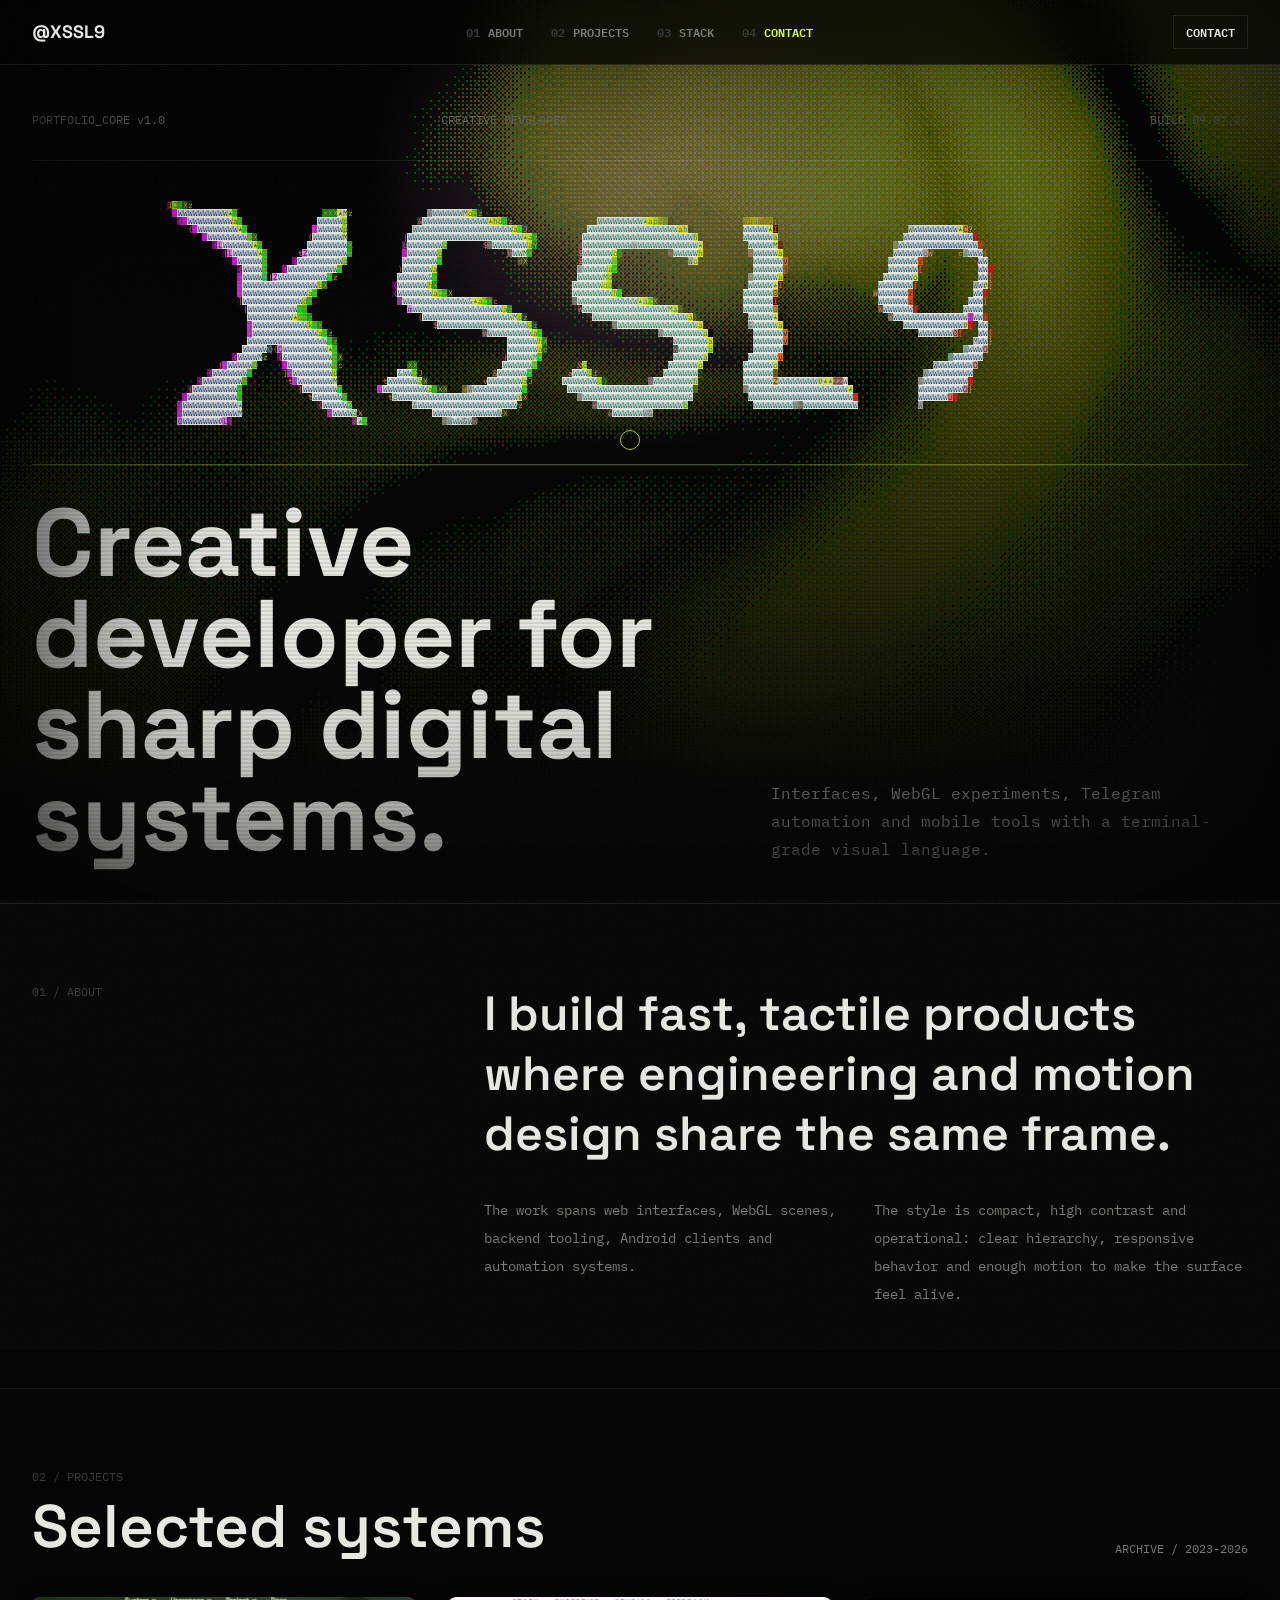
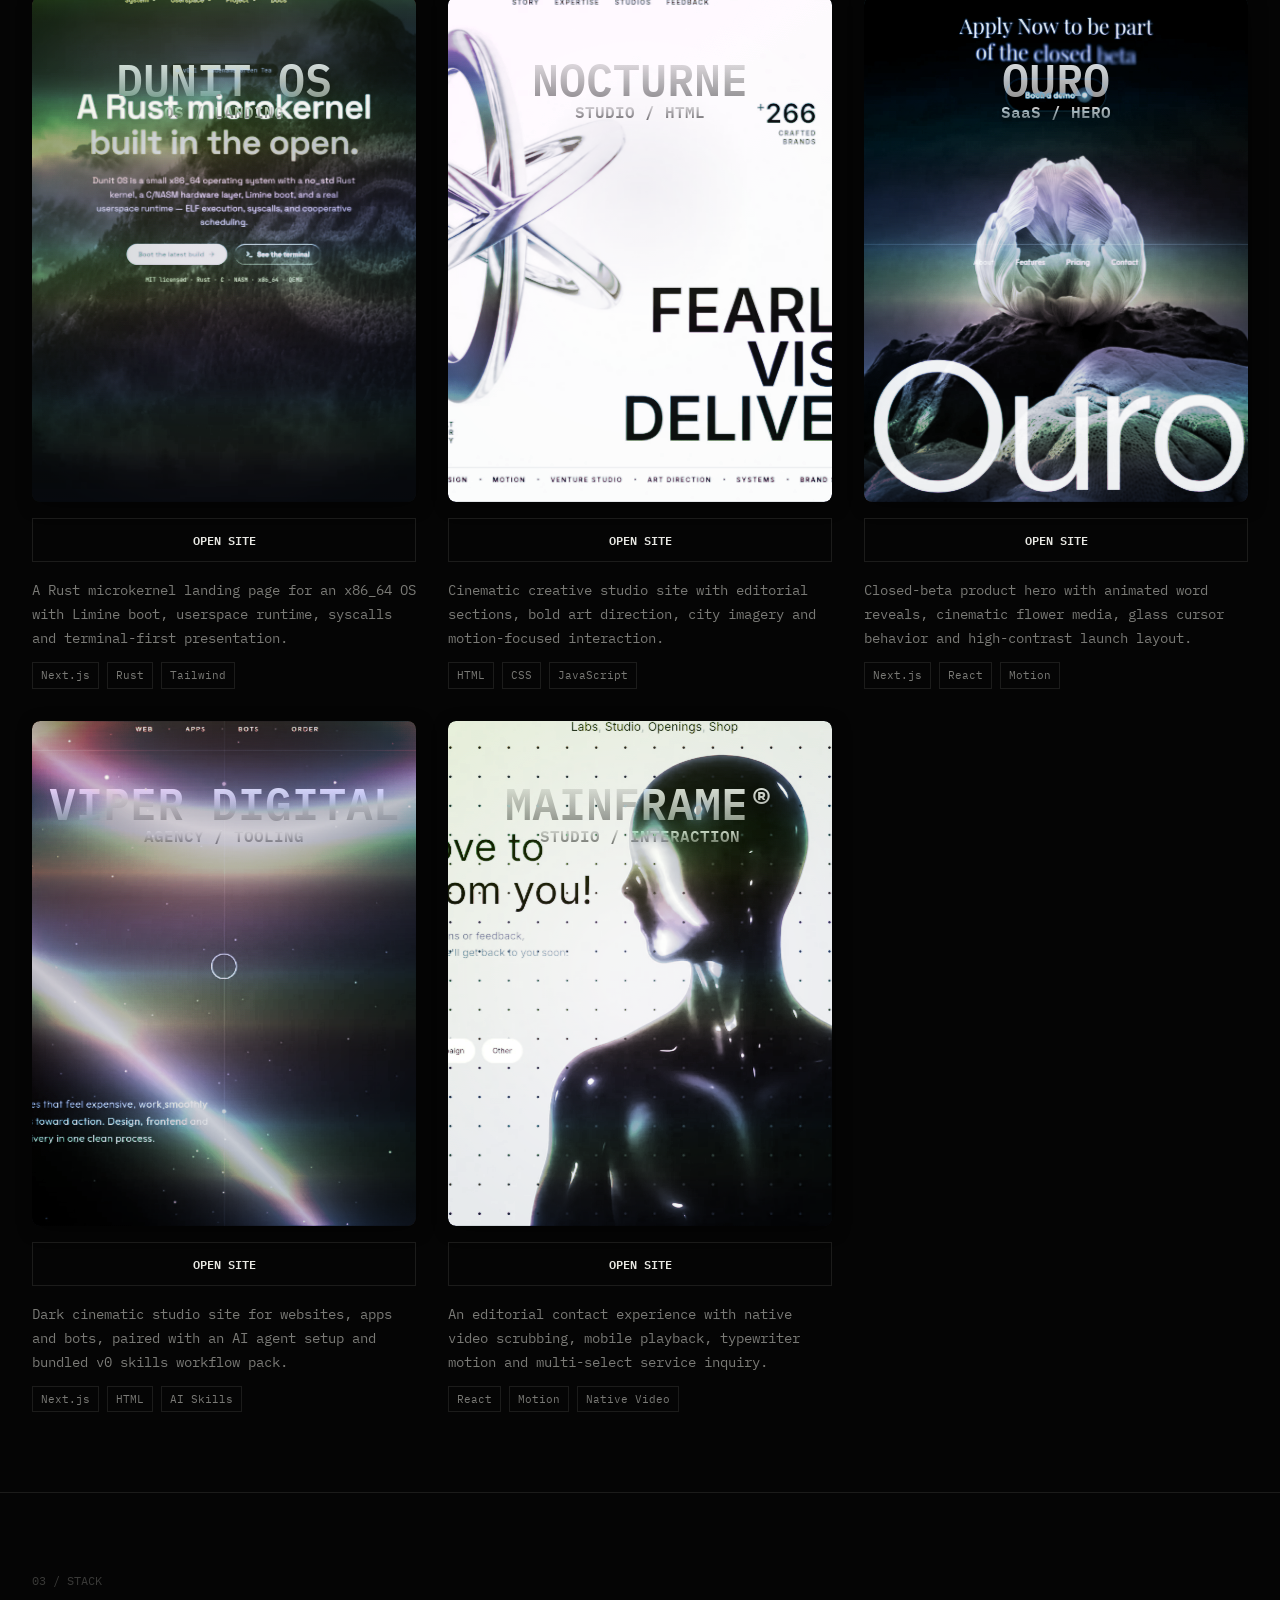
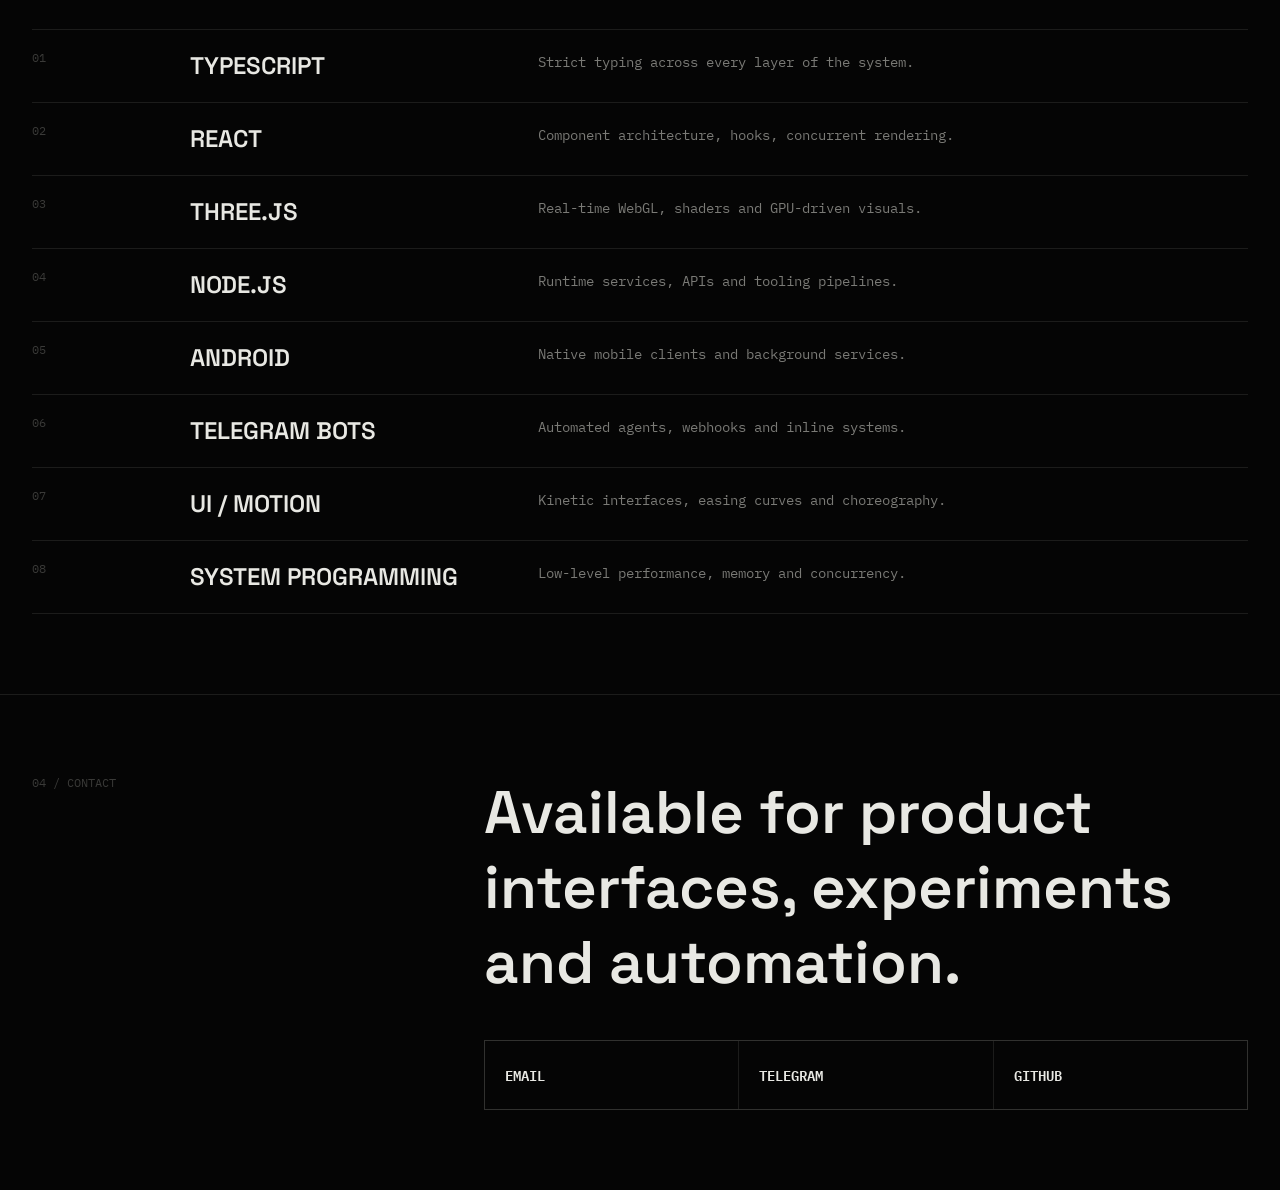
==== commit 758c5676: "Update project links to xssl9" ====
--- a/index.html
+++ b/index.html
@@ -15,7 +15,7 @@
       href="https://fonts.googleapis.com/css2?family=IBM+Plex+Mono:wght@400;500;600;700&family=Space+Grotesk:wght@400;500;600;700&display=swap"
       rel="stylesheet"
     />
-    <script type="module" crossorigin src="/assets/index-CAz5ZzI5.js"></script>
+    <script type="module" crossorigin src="/assets/index-Bo51j0mi.js"></script>
     <link rel="stylesheet" crossorigin href="/assets/index-B3niwe0G.css">
   </head>
   <body>
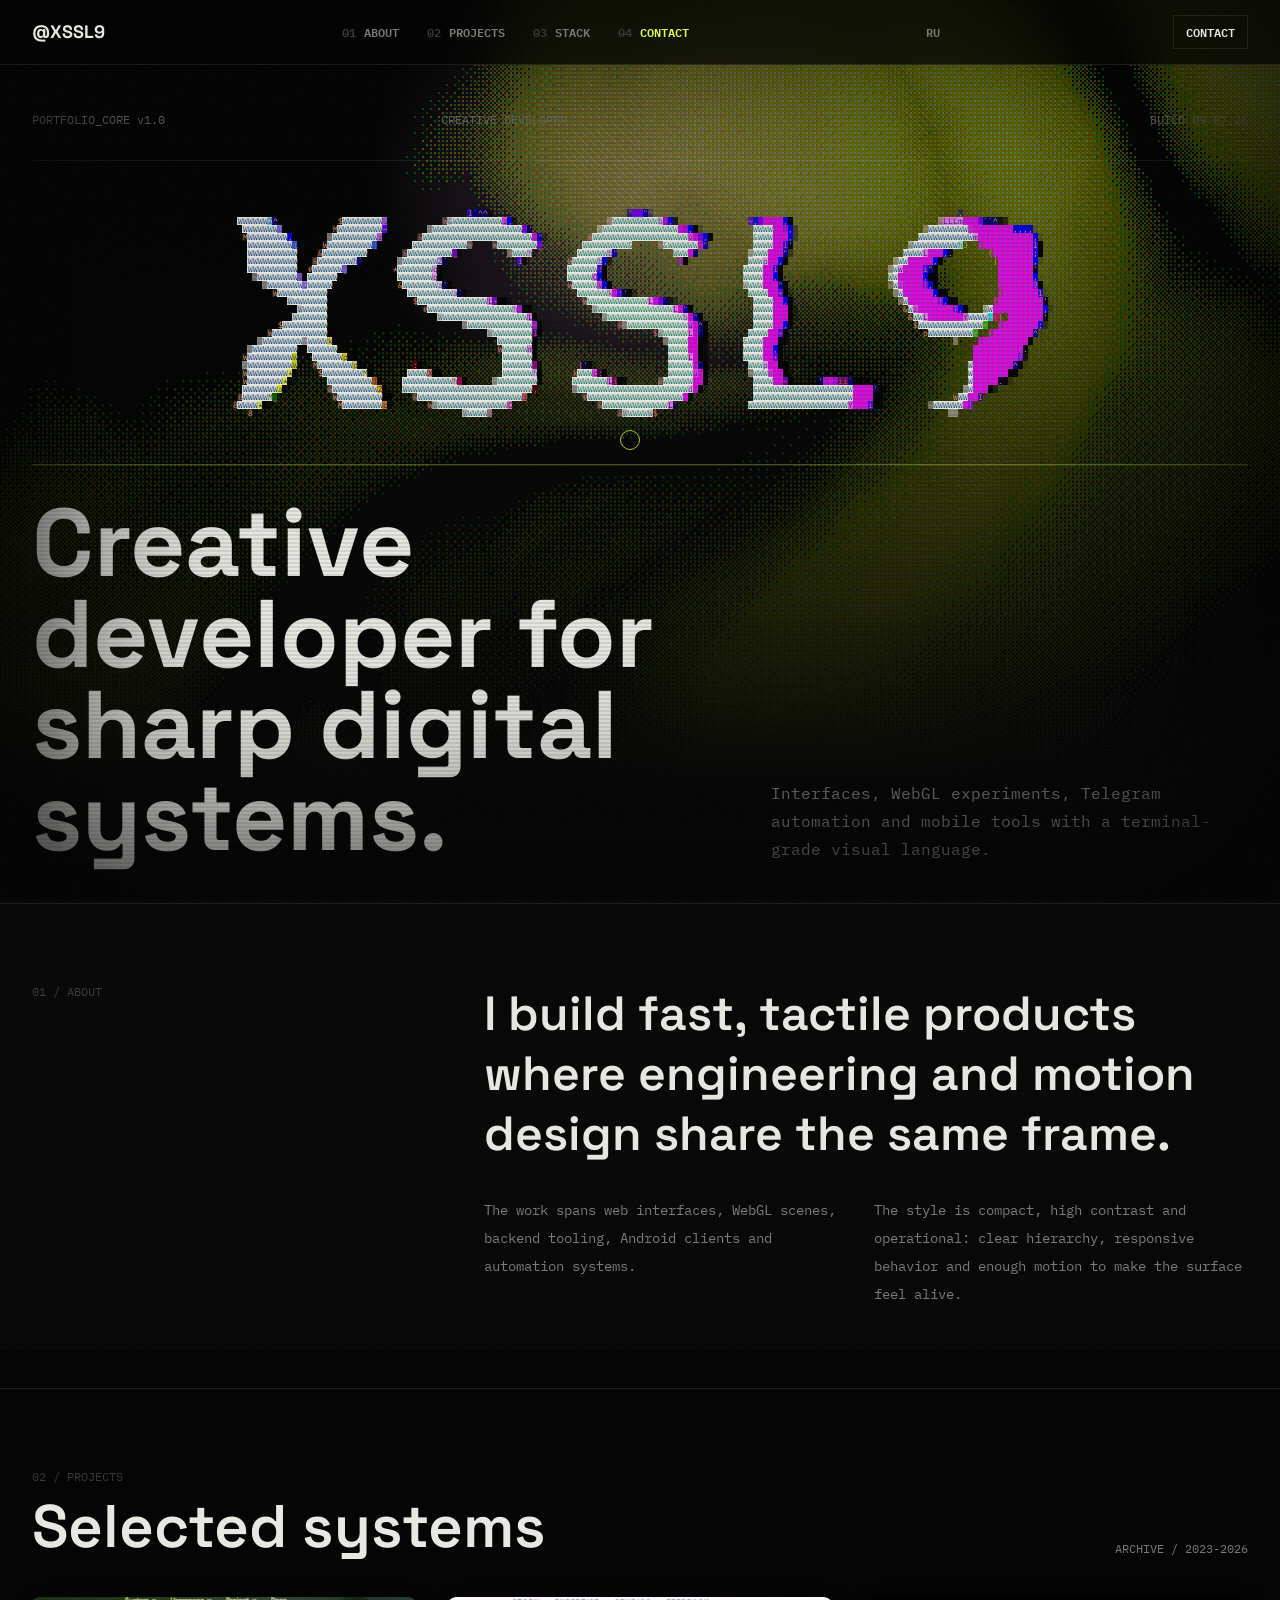
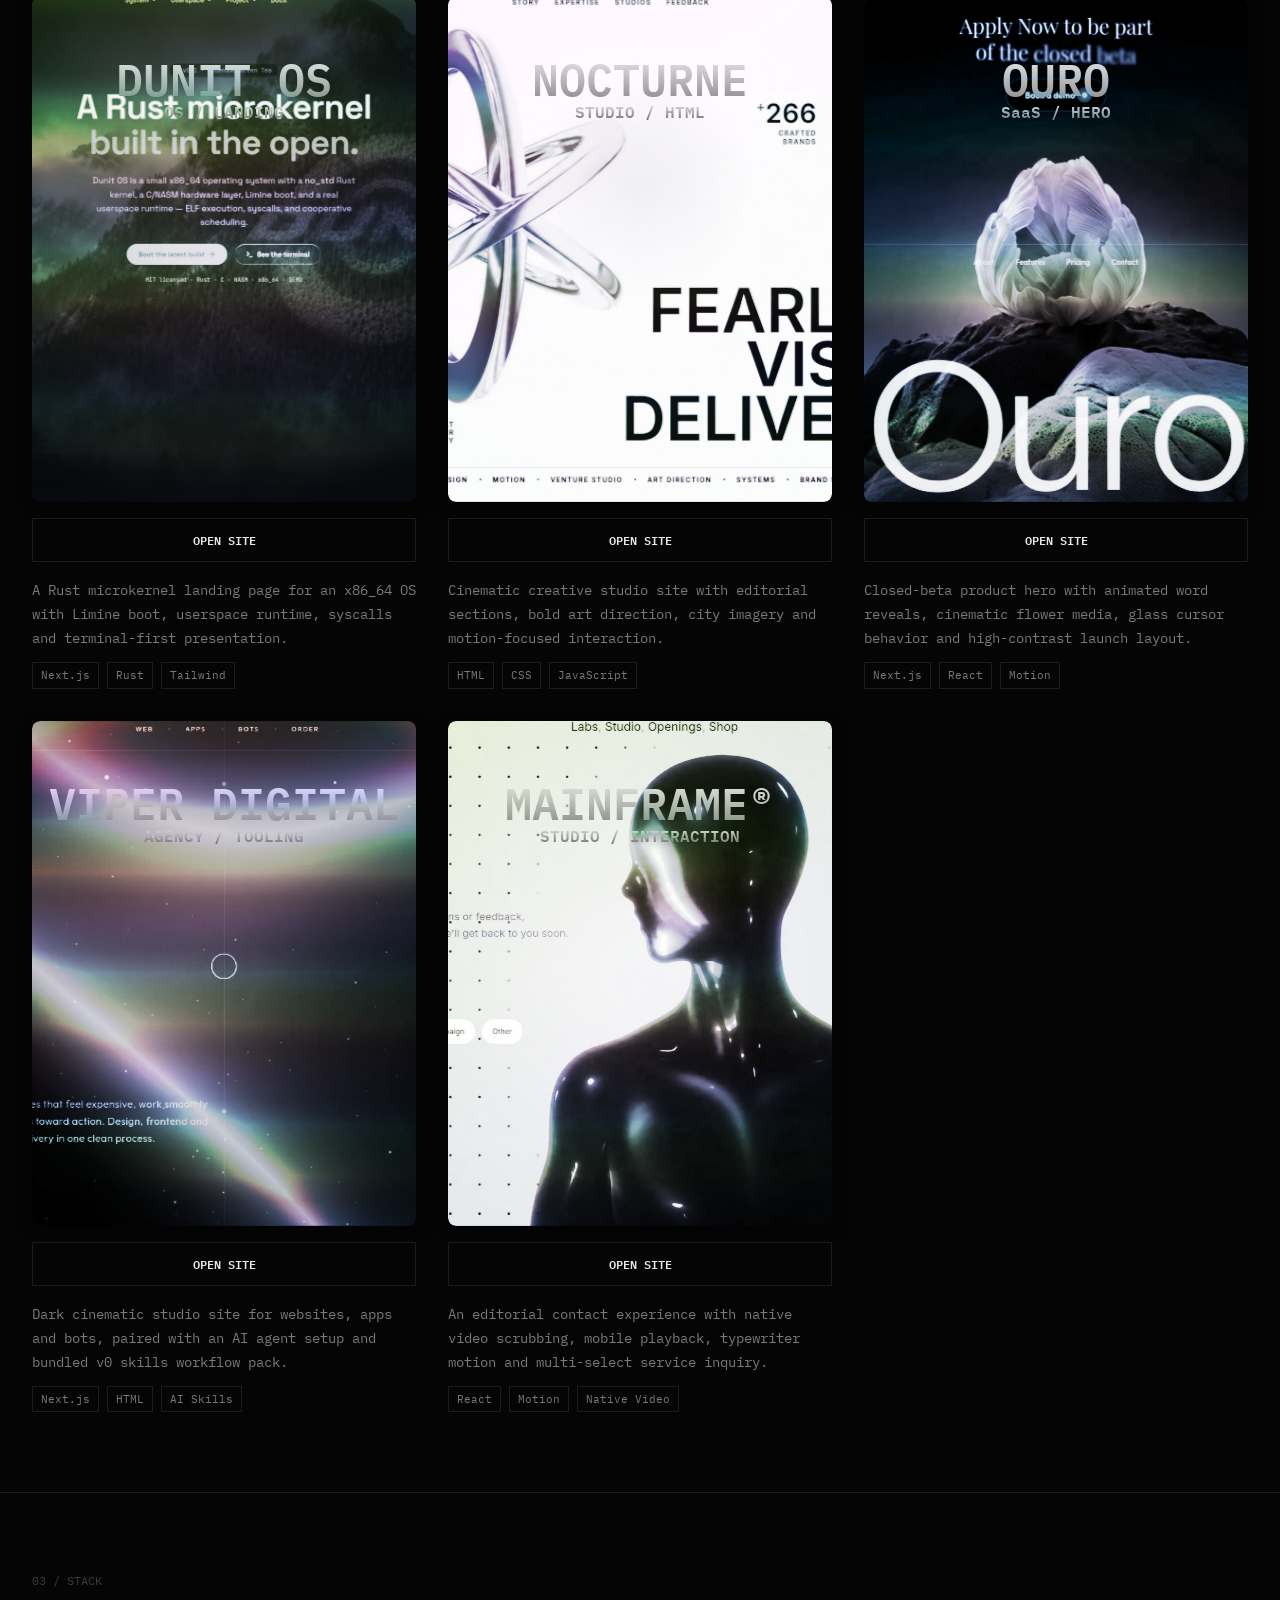
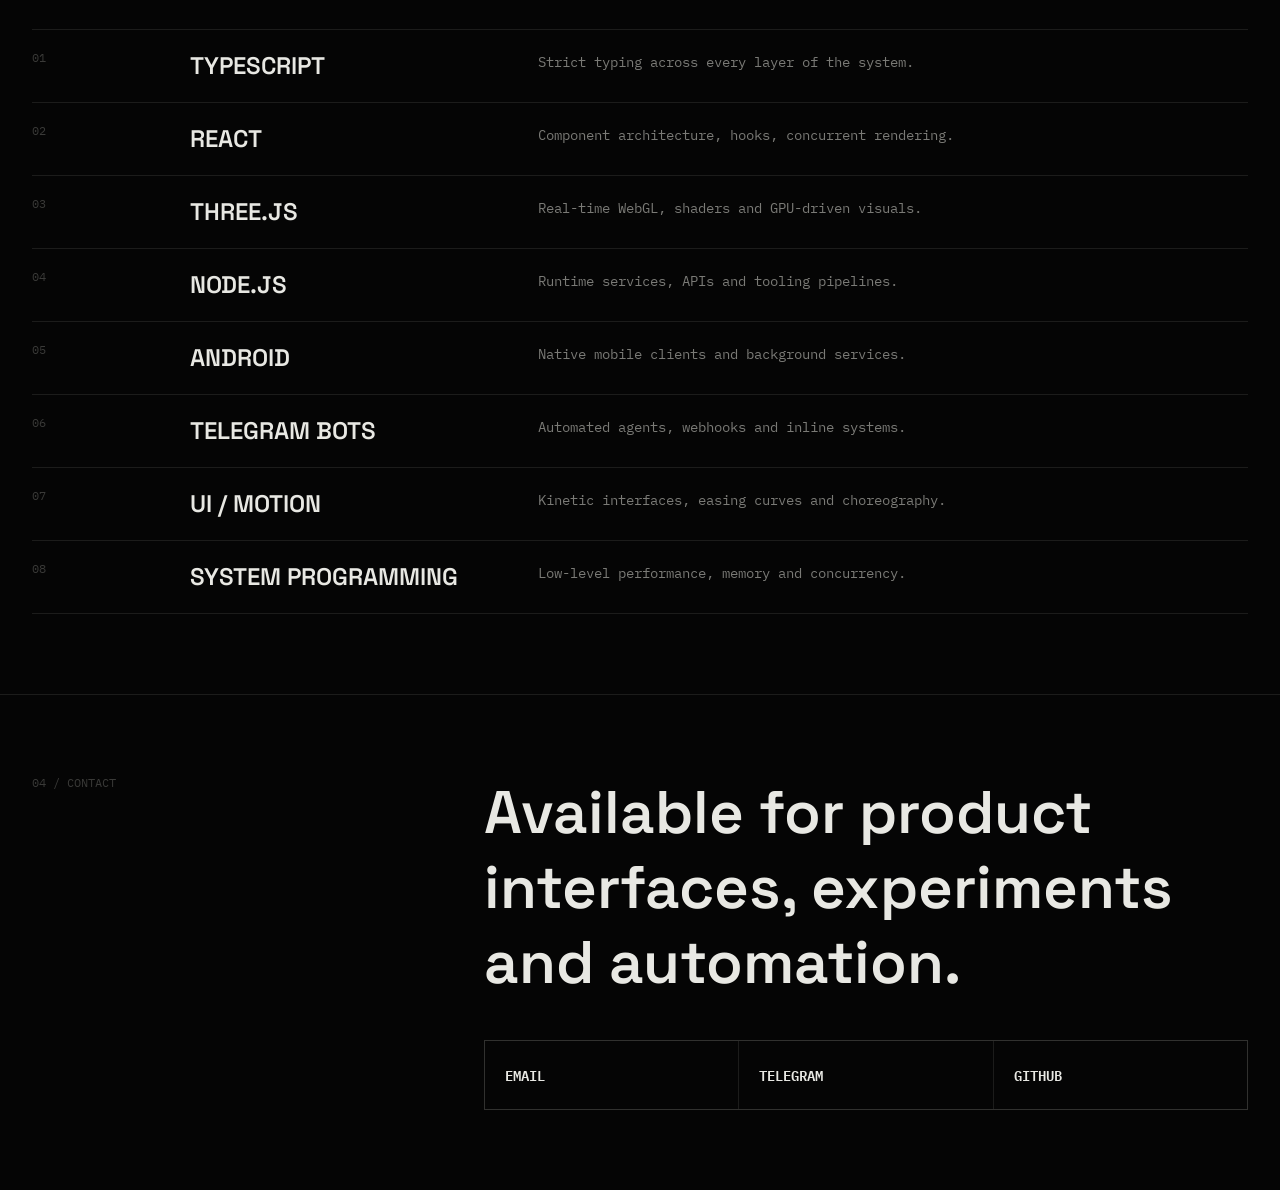
==== commit dfb51aeb: "Offer Russian portfolio translation" ====
--- a/index.html
+++ b/index.html
@@ -15,8 +15,8 @@
       href="https://fonts.googleapis.com/css2?family=IBM+Plex+Mono:wght@400;500;600;700&family=Space+Grotesk:wght@400;500;600;700&display=swap"
       rel="stylesheet"
     />
-    <script type="module" crossorigin src="/assets/index-Bo51j0mi.js"></script>
-    <link rel="stylesheet" crossorigin href="/assets/index-B3niwe0G.css">
+    <script type="module" crossorigin src="/assets/index-C5qEWdBU.js"></script>
+    <link rel="stylesheet" crossorigin href="/assets/index-DWpxTUKs.css">
   </head>
   <body>
     <div id="root"></div>
--- a/assets/index-DWpxTUKs.css
+++ b/assets/index-DWpxTUKs.css
@@ -0,0 +1 @@
+/*! tailwindcss v4.3.2 | MIT License | https://tailwindcss.com */@layer properties{@supports (((-webkit-hyphens:none)) and (not (margin-trim:inline))) or ((-moz-orient:inline) and (not (color:rgb(from red r g b)))){*,:before,:after,::backdrop{--tw-translate-x:0;--tw-translate-y:0;--tw-translate-z:0;--tw-scale-x:1;--tw-scale-y:1;--tw-scale-z:1;--tw-rotate-x:initial;--tw-rotate-y:initial;--tw-rotate-z:initial;--tw-skew-x:initial;--tw-skew-y:initial;--tw-space-y-reverse:0;--tw-border-style:solid;--tw-gradient-position:initial;--tw-gradient-from:#0000;--tw-gradient-via:#0000;--tw-gradient-to:#0000;--tw-gradient-stops:initial;--tw-gradient-via-stops:initial;--tw-gradient-from-position:0%;--tw-gradient-via-position:50%;--tw-gradient-to-position:100%;--tw-leading:initial;--tw-font-weight:initial;--tw-tracking:initial;--tw-shadow:0 0 #0000;--tw-shadow-color:initial;--tw-shadow-alpha:100%;--tw-inset-shadow:0 0 #0000;--tw-inset-shadow-color:initial;--tw-inset-shadow-alpha:100%;--tw-ring-color:initial;--tw-ring-shadow:0 0 #0000;--tw-inset-ring-color:initial;--tw-inset-ring-shadow:0 0 #0000;--tw-ring-inset:initial;--tw-ring-offset-width:0px;--tw-ring-offset-color:#fff;--tw-ring-offset-shadow:0 0 #0000;--tw-outline-style:solid;--tw-blur:initial;--tw-brightness:initial;--tw-contrast:initial;--tw-grayscale:initial;--tw-hue-rotate:initial;--tw-invert:initial;--tw-opacity:initial;--tw-saturate:initial;--tw-sepia:initial;--tw-drop-shadow:initial;--tw-drop-shadow-color:initial;--tw-drop-shadow-alpha:100%;--tw-drop-shadow-size:initial;--tw-backdrop-blur:initial;--tw-backdrop-brightness:initial;--tw-backdrop-contrast:initial;--tw-backdrop-grayscale:initial;--tw-backdrop-hue-rotate:initial;--tw-backdrop-invert:initial;--tw-backdrop-opacity:initial;--tw-backdrop-saturate:initial;--tw-backdrop-sepia:initial;--tw-duration:initial;--tw-ease:initial}}}@layer theme{:root,:host{--font-sans:"Space Grotesk", ui-sans-serif, system-ui, sans-serif;--font-serif:ui-serif, Georgia, Cambria, "Times New Roman", Times, serif;--font-mono:"IBM Plex Mono", ui-monospace, "SFMono-Regular", monospace;--color-black:#000;--color-white:#fff;--spacing:.25rem;--container-lg:32rem;--container-xl:36rem;--container-2xl:42rem;--container-3xl:48rem;--container-4xl:56rem;--container-6xl:72rem;--container-7xl:80rem;--text-xs:.75rem;--text-xs--line-height:calc(1 / .75);--text-sm:.875rem;--text-sm--line-height:calc(1.25 / .875);--text-base:1rem;--text-base--line-height: 1.5 ;--text-lg:1.125rem;--text-lg--line-height:calc(1.75 / 1.125);--text-xl:1.25rem;--text-xl--line-height:calc(1.75 / 1.25);--text-2xl:1.5rem;--text-2xl--line-height:calc(2 / 1.5);--text-3xl:1.875rem;--text-3xl--line-height: 1.2 ;--text-4xl:2.25rem;--text-4xl--line-height:calc(2.5 / 2.25);--text-5xl:3rem;--text-5xl--line-height:1;--text-6xl:3.75rem;--text-6xl--line-height:1;--text-7xl:4.5rem;--text-7xl--line-height:1;--text-8xl:6rem;--text-8xl--line-height:1;--font-weight-medium:500;--font-weight-semibold:600;--font-weight-bold:700;--tracking-tighter:-.05em;--tracking-tight:-.025em;--tracking-normal:0em;--tracking-wide:.025em;--leading-tight:1.25;--leading-relaxed:1.625;--radius-md:.375rem;--radius-lg:.5rem;--radius-xl:.75rem;--radius-2xl:1rem;--ease-out:cubic-bezier(0, 0, .2, 1);--blur-sm:8px;--blur-xl:24px;--default-transition-duration:.15s;--default-transition-timing-function:cubic-bezier(.4, 0, .2, 1);--default-font-family:var(--font-sans);--default-mono-font-family:var(--font-mono);--color-background:#050505;--color-foreground:#e8e8e3;--color-muted:#7a7a76;--color-faint:#3a3a38;--color-line:#e8e8e31a;--color-accent:#feb3ff;--color-signal:#d7ff3f}}@layer base{*,:after,:before,::backdrop{box-sizing:border-box;border:0 solid;margin:0;padding:0}::file-selector-button{box-sizing:border-box;border:0 solid;margin:0;padding:0}html,:host{-webkit-text-size-adjust:100%;-moz-tab-size:4;tab-size:4;line-height:1.5;font-family:var(--default-font-family,ui-sans-serif, system-ui, sans-serif, "Apple Color Emoji", "Segoe UI Emoji", "Segoe UI Symbol", "Noto Color Emoji");font-feature-settings:var(--default-font-feature-settings,normal);font-variation-settings:var(--default-font-variation-settings,normal);-webkit-tap-highlight-color:transparent}hr{height:0;color:inherit;border-top-width:1px}abbr:where([title]){-webkit-text-decoration:underline dotted;text-decoration:underline dotted}h1,h2,h3,h4,h5,h6{font-size:inherit;font-weight:inherit}a{color:inherit;-webkit-text-decoration:inherit;text-decoration:inherit}b,strong{font-weight:bolder}code,kbd,samp,pre{font-family:var(--default-mono-font-family,ui-monospace, SFMono-Regular, Menlo, Monaco, Consolas, "Liberation Mono", "Courier New", monospace);font-feature-settings:var(--default-mono-font-feature-settings,normal);font-variation-settings:var(--default-mono-font-variation-settings,normal);font-size:1em}small{font-size:80%}sub,sup{vertical-align:baseline;font-size:75%;line-height:0;position:relative}sub{bottom:-.25em}sup{top:-.5em}table{text-indent:0;border-color:inherit;border-collapse:collapse}:-moz-focusring{outline:auto}progress{vertical-align:baseline}summary{display:list-item}ol,ul,menu{list-style:none}img,svg,video,canvas,audio,iframe,embed,object{vertical-align:middle;display:block}img,video{max-width:100%;height:auto}button,input,select,optgroup,textarea{font:inherit;font-feature-settings:inherit;font-variation-settings:inherit;letter-spacing:inherit;color:inherit;opacity:1;background-color:#0000;border-radius:0}::file-selector-button{font:inherit;font-feature-settings:inherit;font-variation-settings:inherit;letter-spacing:inherit;color:inherit;opacity:1;background-color:#0000;border-radius:0}:where(select:is([multiple],[size])) optgroup{font-weight:bolder}:where(select:is([multiple],[size])) optgroup option{padding-inline-start:20px}::file-selector-button{margin-inline-end:4px}::placeholder{opacity:1}@supports (not ((-webkit-appearance:-apple-pay-button))) or (contain-intrinsic-size:1px){::placeholder{color:currentColor}@supports (color:color-mix(in lab,red,red)){::placeholder{color:color-mix(in oklab,currentcolor 50%,transparent)}}}textarea{resize:vertical}::-webkit-search-decoration{-webkit-appearance:none}::-webkit-date-and-time-value{min-height:1lh;text-align:inherit}::-webkit-datetime-edit{display:inline-flex}::-webkit-datetime-edit-fields-wrapper{padding:0}::-webkit-datetime-edit{padding-block:0}::-webkit-datetime-edit-year-field{padding-block:0}::-webkit-datetime-edit-month-field{padding-block:0}::-webkit-datetime-edit-day-field{padding-block:0}::-webkit-datetime-edit-hour-field{padding-block:0}::-webkit-datetime-edit-minute-field{padding-block:0}::-webkit-datetime-edit-second-field{padding-block:0}::-webkit-datetime-edit-millisecond-field{padding-block:0}::-webkit-datetime-edit-meridiem-field{padding-block:0}::-webkit-calendar-picker-indicator{line-height:1}:-moz-ui-invalid{box-shadow:none}button,input:where([type=button],[type=reset],[type=submit]){-webkit-appearance:button;-moz-appearance:button;appearance:button}::file-selector-button{-webkit-appearance:button;-moz-appearance:button;appearance:button}::-webkit-inner-spin-button{height:auto}::-webkit-outer-spin-button{height:auto}[hidden]:where(:not([hidden=until-found])){display:none!important}*{border-color:var(--color-line)}html{background-color:var(--color-background);color:var(--color-foreground);-webkit-font-smoothing:antialiased;scroll-behavior:smooth}body{background-color:var(--color-background);color:var(--color-foreground);font-family:var(--font-mono);cursor:none;margin:0;overflow-x:hidden}@media (max-width:768px){body{cursor:auto}}::selection{background:var(--color-accent);color:#000}::-webkit-scrollbar{width:6px}::-webkit-scrollbar-track{background:#000}::-webkit-scrollbar-thumb{background:var(--color-faint)}}@layer components;@layer utilities{.pointer-events-auto{pointer-events:auto}.pointer-events-none{pointer-events:none}.visible{visibility:visible}.visible\!{visibility:visible!important}.\!absolute{position:absolute!important}.absolute{position:absolute}.fixed{position:fixed}.relative{position:relative}.static{position:static}.sticky{position:sticky}.inset-0{top:0;right:0;bottom:0;left:0}.inset-\[-55\%\]{top:-55%;right:-55%;bottom:-55%;left:-55%}.inset-x-0{inset-inline:0}.top-0{top:0}.top-full{top:100%}.right-0{right:0}.right-4{right:calc(var(--spacing) * 4)}.bottom-0{bottom:0}.bottom-4{bottom:calc(var(--spacing) * 4)}.left-0{left:0}.left-4{left:calc(var(--spacing) * 4)}.isolate{isolation:isolate}.z-0{z-index:0}.z-10{z-index:10}.z-30{z-index:30}.z-50{z-index:50}.z-\[1\]{z-index:1}.z-\[2\]{z-index:2}.z-\[5\]{z-index:5}.z-\[80\]{z-index:80}.z-\[90\]{z-index:90}.col-1{grid-column:1}.col-2{grid-column:2}.container{width:100%}@media (min-width:40rem){.container{max-width:40rem}}@media (min-width:48rem){.container{max-width:48rem}}@media (min-width:64rem){.container{max-width:64rem}}@media (min-width:80rem){.container{max-width:80rem}}@media (min-width:96rem){.container{max-width:96rem}}.m-0{margin:0}.m-auto{margin:auto}.mx-auto{margin-inline:auto}.mt-0\.5{margin-top:calc(var(--spacing) * .5)}.mt-1{margin-top:var(--spacing)}.mt-2{margin-top:calc(var(--spacing) * 2)}.mt-3{margin-top:calc(var(--spacing) * 3)}.mt-4{margin-top:calc(var(--spacing) * 4)}.mt-6{margin-top:calc(var(--spacing) * 6)}.mt-7{margin-top:calc(var(--spacing) * 7)}.mt-8{margin-top:calc(var(--spacing) * 8)}.mt-10{margin-top:calc(var(--spacing) * 10)}.mt-12{margin-top:calc(var(--spacing) * 12)}.mr-2{margin-right:calc(var(--spacing) * 2)}.mb-3{margin-bottom:calc(var(--spacing) * 3)}.mb-6{margin-bottom:calc(var(--spacing) * 6)}.mb-8{margin-bottom:calc(var(--spacing) * 8)}.mb-10{margin-bottom:calc(var(--spacing) * 10)}.ml-2{margin-left:calc(var(--spacing) * 2)}.block{display:block}.flex{display:flex}.grid{display:grid}.hidden{display:none}.hidden\!{display:none!important}.inline{display:inline}.inline-block{display:inline-block}.inline-flex{display:inline-flex}.table{display:table}.h-1\.5{height:calc(var(--spacing) * 1.5)}.h-3{height:calc(var(--spacing) * 3)}.h-3\.5{height:calc(var(--spacing) * 3.5)}.h-4{height:calc(var(--spacing) * 4)}.h-5{height:calc(var(--spacing) * 5)}.h-6{height:calc(var(--spacing) * 6)}.h-7{height:calc(var(--spacing) * 7)}.h-9{height:calc(var(--spacing) * 9)}.h-10{height:calc(var(--spacing) * 10)}.h-11{height:calc(var(--spacing) * 11)}.h-12{height:calc(var(--spacing) * 12)}.h-14{height:calc(var(--spacing) * 14)}.h-16{height:calc(var(--spacing) * 16)}.h-36{height:calc(var(--spacing) * 36)}.h-\[34vh\]{height:34vh}.h-full{height:100%}.h-px{height:1px}.h-screen{height:100vh}.max-h-full{max-height:100%}.min-h-\[220px\]{min-height:220px}.min-h-\[340px\]{min-height:340px}.min-h-\[680px\]{min-height:680px}.min-h-screen{min-height:100vh}.min-h-svh{min-height:100svh}.w-1\.5{width:calc(var(--spacing) * 1.5)}.w-3{width:calc(var(--spacing) * 3)}.w-3\.5{width:calc(var(--spacing) * 3.5)}.w-4{width:calc(var(--spacing) * 4)}.w-5{width:calc(var(--spacing) * 5)}.w-6{width:calc(var(--spacing) * 6)}.w-7{width:calc(var(--spacing) * 7)}.w-9{width:calc(var(--spacing) * 9)}.w-10{width:calc(var(--spacing) * 10)}.w-12{width:calc(var(--spacing) * 12)}.w-14{width:calc(var(--spacing) * 14)}.w-36{width:calc(var(--spacing) * 36)}.w-full{width:100%}.w-min{width:min-content}.max-w-2xl{max-width:var(--container-2xl)}.max-w-3xl{max-width:var(--container-3xl)}.max-w-4xl{max-width:var(--container-4xl)}.max-w-6xl{max-width:var(--container-6xl)}.max-w-7xl{max-width:var(--container-7xl)}.max-w-lg{max-width:var(--container-lg)}.max-w-xl{max-width:var(--container-xl)}.min-w-0{min-width:0}.min-w-\[220px\]{min-width:220px}.flex-1{flex:1}.flex-shrink{flex-shrink:1}.flex-shrink-0,.shrink-0{flex-shrink:0}.origin-top{transform-origin:top}.-translate-x-1\/2{--tw-translate-x: -50% ;translate:var(--tw-translate-x) var(--tw-translate-y)}.-translate-y-1\/2{--tw-translate-y: -50% ;translate:var(--tw-translate-x) var(--tw-translate-y)}.-translate-y-2{--tw-translate-y:calc(var(--spacing) * -2);translate:var(--tw-translate-x) var(--tw-translate-y)}.translate-y-0{--tw-translate-y:0;translate:var(--tw-translate-x) var(--tw-translate-y)}.scale-0{--tw-scale-x:0%;--tw-scale-y:0%;--tw-scale-z:0%;scale:var(--tw-scale-x) var(--tw-scale-y)}.scale-100{--tw-scale-x:100%;--tw-scale-y:100%;--tw-scale-z:100%;scale:var(--tw-scale-x) var(--tw-scale-y)}.-rotate-90{rotate:-90deg}.rotate-0{rotate:0deg}.rotate-90{rotate:90deg}.rotate-180{rotate:180deg}.transform{transform:var(--tw-rotate-x,) var(--tw-rotate-y,) var(--tw-rotate-z,) var(--tw-skew-x,) var(--tw-skew-y,)}.cursor-pointer{cursor:pointer}.touch-none{touch-action:none}.resize{resize:both}.flex-col{flex-direction:column}.flex-wrap{flex-wrap:wrap}.place-items-center{place-items:center}.content-end{align-content:flex-end}.items-baseline{align-items:baseline}.items-center{align-items:center}.items-end{align-items:flex-end}.items-start{align-items:flex-start}.justify-between{justify-content:space-between}.justify-center{justify-content:center}.gap-1{gap:var(--spacing)}.gap-1\.5{gap:calc(var(--spacing) * 1.5)}.gap-2{gap:calc(var(--spacing) * 2)}.gap-2\.5{gap:calc(var(--spacing) * 2.5)}.gap-3{gap:calc(var(--spacing) * 3)}.gap-4{gap:calc(var(--spacing) * 4)}.gap-5{gap:calc(var(--spacing) * 5)}.gap-6{gap:calc(var(--spacing) * 6)}.gap-8{gap:calc(var(--spacing) * 8)}.gap-10{gap:calc(var(--spacing) * 10)}.gap-12{gap:calc(var(--spacing) * 12)}.gap-14{gap:calc(var(--spacing) * 14)}.gap-px{gap:1px}:where(.space-y-2>:not(:last-child)){--tw-space-y-reverse:0;margin-block-start:calc(calc(var(--spacing) * 2) * var(--tw-space-y-reverse));margin-block-end:calc(calc(var(--spacing) * 2) * calc(1 - var(--tw-space-y-reverse)))}:where(.space-y-2\.5>:not(:last-child)){--tw-space-y-reverse:0;margin-block-start:calc(calc(var(--spacing) * 2.5) * var(--tw-space-y-reverse));margin-block-end:calc(calc(var(--spacing) * 2.5) * calc(1 - var(--tw-space-y-reverse)))}:where(.space-y-6>:not(:last-child)){--tw-space-y-reverse:0;margin-block-start:calc(calc(var(--spacing) * 6) * var(--tw-space-y-reverse));margin-block-end:calc(calc(var(--spacing) * 6) * calc(1 - var(--tw-space-y-reverse)))}.overflow-hidden{overflow:hidden}.overflow-visible{overflow:visible}.rounded-2xl{border-radius:var(--radius-2xl)}.rounded-full{border-radius:3.40282e38px}.rounded-lg{border-radius:var(--radius-lg)}.rounded-xl{border-radius:var(--radius-xl)}.border{border-style:var(--tw-border-style);border-width:1px}.border-y{border-block-style:var(--tw-border-style);border-block-width:1px}.border-t{border-top-style:var(--tw-border-style);border-top-width:1px}.border-b{border-bottom-style:var(--tw-border-style);border-bottom-width:1px}.border-l{border-left-style:var(--tw-border-style);border-left-width:1px}.border-line{border-color:var(--color-line)}.border-signal\/80{border-color:#d7ff3fcc}@supports (color:color-mix(in lab,red,red)){.border-signal\/80{border-color:color-mix(in oklab,var(--color-signal) 80%,transparent)}}.border-white\/10{border-color:#ffffff1a}@supports (color:color-mix(in lab,red,red)){.border-white\/10{border-color:color-mix(in oklab,var(--color-white) 10%,transparent)}}.border-white\/25{border-color:#ffffff40}@supports (color:color-mix(in lab,red,red)){.border-white\/25{border-color:color-mix(in oklab,var(--color-white) 25%,transparent)}}.bg-\[oklch\(0\.8_0\.12_85\)\]{background-color:#e1b75c}.bg-\[oklch\(0\.13_0\.01_150\)\]{background-color:#050806}.bg-background{background-color:var(--color-background)}.bg-background\/40{background-color:#05050566}@supports (color:color-mix(in lab,red,red)){.bg-background\/40{background-color:color-mix(in oklab,var(--color-background) 40%,transparent)}}.bg-background\/45{background-color:#05050573}@supports (color:color-mix(in lab,red,red)){.bg-background\/45{background-color:color-mix(in oklab,var(--color-background) 45%,transparent)}}.bg-background\/75{background-color:#050505bf}@supports (color:color-mix(in lab,red,red)){.bg-background\/75{background-color:color-mix(in oklab,var(--color-background) 75%,transparent)}}.bg-background\/95{background-color:#050505f2}@supports (color:color-mix(in lab,red,red)){.bg-background\/95{background-color:color-mix(in oklab,var(--color-background) 95%,transparent)}}.bg-black{background-color:var(--color-black)}.bg-line{background-color:var(--color-line)}.bg-signal{background-color:var(--color-signal)}.bg-signal\/30{background-color:#d7ff3f4d}@supports (color:color-mix(in lab,red,red)){.bg-signal\/30{background-color:color-mix(in oklab,var(--color-signal) 30%,transparent)}}.bg-white\/\[0\.02\]{background-color:#ffffff05}@supports (color:color-mix(in lab,red,red)){.bg-white\/\[0\.02\]{background-color:color-mix(in oklab,var(--color-white) 2%,transparent)}}.bg-gradient-to-b{--tw-gradient-position:to bottom in oklab;background-image:linear-gradient(var(--tw-gradient-stops))}.bg-\[radial-gradient\(circle_at_30\%_22\%\,rgba\(255\,255\,255\,0\.32\)\,transparent_22\%\)\,radial-gradient\(circle_at_70\%_80\%\,rgba\(215\,255\,63\,0\.16\)\,transparent_30\%\)\]{background-image:radial-gradient(circle at 30% 22%,#ffffff52,#0000 22%),radial-gradient(circle at 70% 80%,#d7ff3f29,#0000 30%)}.bg-\[radial-gradient\(circle_at_50\%_20\%\,rgba\(254\,179\,255\,0\.22\)\,transparent_28\%\)\,linear-gradient\(to_bottom\,rgba\(5\,5\,5\,0\.18\)\,\#050505_88\%\)\]{background-image:radial-gradient(circle at 50% 20%,#feb3ff38,#0000 28%),linear-gradient(#0505052e,#050505 88%)}.from-background\/40{--tw-gradient-from:#05050566}@supports (color:color-mix(in lab,red,red)){.from-background\/40{--tw-gradient-from:color-mix(in oklab, var(--color-background) 40%, transparent)}}.from-background\/40{--tw-gradient-stops:var(--tw-gradient-via-stops,var(--tw-gradient-position), var(--tw-gradient-from) var(--tw-gradient-from-position), var(--tw-gradient-to) var(--tw-gradient-to-position))}.via-transparent{--tw-gradient-via:transparent;--tw-gradient-via-stops:var(--tw-gradient-position), var(--tw-gradient-from) var(--tw-gradient-from-position), var(--tw-gradient-via) var(--tw-gradient-via-position), var(--tw-gradient-to) var(--tw-gradient-to-position);--tw-gradient-stops:var(--tw-gradient-via-stops)}.to-background{--tw-gradient-to:var(--color-background);--tw-gradient-stops:var(--tw-gradient-via-stops,var(--tw-gradient-position), var(--tw-gradient-from) var(--tw-gradient-from-position), var(--tw-gradient-to) var(--tw-gradient-to-position))}.object-cover{object-fit:cover}.object-top{object-position:top}.p-1\.5{padding:calc(var(--spacing) * 1.5)}.p-4{padding:calc(var(--spacing) * 4)}.p-5{padding:calc(var(--spacing) * 5)}.p-6{padding:calc(var(--spacing) * 6)}.px-2{padding-inline:calc(var(--spacing) * 2)}.px-3{padding-inline:calc(var(--spacing) * 3)}.px-3\.5{padding-inline:calc(var(--spacing) * 3.5)}.px-4{padding-inline:calc(var(--spacing) * 4)}.px-5{padding-inline:calc(var(--spacing) * 5)}.px-6{padding-inline:calc(var(--spacing) * 6)}.py-1{padding-block:var(--spacing)}.py-1\.5{padding-block:calc(var(--spacing) * 1.5)}.py-2{padding-block:calc(var(--spacing) * 2)}.py-2\.5{padding-block:calc(var(--spacing) * 2.5)}.py-3{padding-block:calc(var(--spacing) * 3)}.py-4{padding-block:calc(var(--spacing) * 4)}.py-5{padding-block:calc(var(--spacing) * 5)}.py-6{padding-block:calc(var(--spacing) * 6)}.py-20{padding-block:calc(var(--spacing) * 20)}.pt-4{padding-top:calc(var(--spacing) * 4)}.pt-14{padding-top:calc(var(--spacing) * 14)}.pt-28{padding-top:calc(var(--spacing) * 28)}.pr-6{padding-right:calc(var(--spacing) * 6)}.pb-10{padding-bottom:calc(var(--spacing) * 10)}.pl-2{padding-left:calc(var(--spacing) * 2)}.pl-3{padding-left:calc(var(--spacing) * 3)}.pl-5{padding-left:calc(var(--spacing) * 5)}.text-center{text-align:center}.text-right{text-align:right}.font-mono{font-family:var(--font-mono)}.font-sans{font-family:var(--font-sans)}.text-2xl{font-size:var(--text-2xl);line-height:var(--tw-leading,var(--text-2xl--line-height))}.text-3xl{font-size:var(--text-3xl);line-height:var(--tw-leading,var(--text-3xl--line-height))}.text-4xl{font-size:var(--text-4xl);line-height:var(--tw-leading,var(--text-4xl--line-height))}.text-5xl{font-size:var(--text-5xl);line-height:var(--tw-leading,var(--text-5xl--line-height))}.text-base{font-size:var(--text-base);line-height:var(--tw-leading,var(--text-base--line-height))}.text-lg{font-size:var(--text-lg);line-height:var(--tw-leading,var(--text-lg--line-height))}.text-sm{font-size:var(--text-sm);line-height:var(--tw-leading,var(--text-sm--line-height))}.text-xs{font-size:var(--text-xs);line-height:var(--tw-leading,var(--text-xs--line-height))}.text-\[11px\]{font-size:11px}.text-\[13px\]{font-size:13px}.leading-6{--tw-leading:calc(var(--spacing) * 6);line-height:calc(var(--spacing) * 6)}.leading-7{--tw-leading:calc(var(--spacing) * 7);line-height:calc(var(--spacing) * 7)}.leading-\[0\.95\]{--tw-leading:.95;line-height:.95}.leading-\[1\.05\]{--tw-leading:1.05;line-height:1.05}.leading-none{--tw-leading:1;line-height:1}.leading-relaxed{--tw-leading:var(--leading-relaxed);line-height:var(--leading-relaxed)}.leading-tight{--tw-leading:var(--leading-tight);line-height:var(--leading-tight)}.font-bold{--tw-font-weight:var(--font-weight-bold);font-weight:var(--font-weight-bold)}.font-medium{--tw-font-weight:var(--font-weight-medium);font-weight:var(--font-weight-medium)}.font-semibold{--tw-font-weight:var(--font-weight-semibold);font-weight:var(--font-weight-semibold)}.tracking-\[-0\.02em\]{--tw-tracking:-.02em;letter-spacing:-.02em}.tracking-\[0\.2em\]{--tw-tracking:.2em;letter-spacing:.2em}.tracking-normal{--tw-tracking:var(--tracking-normal);letter-spacing:var(--tracking-normal)}.tracking-tight{--tw-tracking:var(--tracking-tight);letter-spacing:var(--tracking-tight)}.tracking-wide{--tw-tracking:var(--tracking-wide);letter-spacing:var(--tracking-wide)}.text-balance{text-wrap:balance}.text-pretty{text-wrap:pretty}.text-wrap{text-wrap:wrap}.whitespace-nowrap{white-space:nowrap}.text-background{color:var(--color-background)}.text-faint{color:var(--color-faint)}.text-foreground{color:var(--color-foreground)}.text-foreground\/55{color:#e8e8e38c}@supports (color:color-mix(in lab,red,red)){.text-foreground\/55{color:color-mix(in oklab,var(--color-foreground) 55%,transparent)}}.text-foreground\/80{color:#e8e8e3cc}@supports (color:color-mix(in lab,red,red)){.text-foreground\/80{color:color-mix(in oklab,var(--color-foreground) 80%,transparent)}}.text-foreground\/85{color:#e8e8e3d9}@supports (color:color-mix(in lab,red,red)){.text-foreground\/85{color:color-mix(in oklab,var(--color-foreground) 85%,transparent)}}.text-foreground\/90{color:#e8e8e3e6}@supports (color:color-mix(in lab,red,red)){.text-foreground\/90{color:color-mix(in oklab,var(--color-foreground) 90%,transparent)}}.text-muted{color:var(--color-muted)}.text-signal{color:var(--color-signal)}.text-white{color:var(--color-white)}.text-white\/70{color:#ffffffb3}@supports (color:color-mix(in lab,red,red)){.text-white\/70{color:color-mix(in oklab,var(--color-white) 70%,transparent)}}.text-white\/90{color:#ffffffe6}@supports (color:color-mix(in lab,red,red)){.text-white\/90{color:color-mix(in oklab,var(--color-white) 90%,transparent)}}.uppercase{text-transform:uppercase}.antialiased{-webkit-font-smoothing:antialiased;-moz-osx-font-smoothing:grayscale}.opacity-0{opacity:0}.opacity-80{opacity:.8}.opacity-100{opacity:1}.mix-blend-difference{mix-blend-mode:difference}.shadow{--tw-shadow:0 1px 3px 0 var(--tw-shadow-color,#0000001a), 0 1px 2px -1px var(--tw-shadow-color,#0000001a);box-shadow:var(--tw-inset-shadow),var(--tw-inset-ring-shadow),var(--tw-ring-offset-shadow),var(--tw-ring-shadow),var(--tw-shadow)}.shadow\!{--tw-shadow:0 1px 3px 0 var(--tw-shadow-color,#0000001a), 0 1px 2px -1px var(--tw-shadow-color,#0000001a)!important;box-shadow:var(--tw-inset-shadow),var(--tw-inset-ring-shadow),var(--tw-ring-offset-shadow),var(--tw-ring-shadow),var(--tw-shadow)!important}.shadow-2xl{--tw-shadow:0 25px 50px -12px var(--tw-shadow-color,#00000040);box-shadow:var(--tw-inset-shadow),var(--tw-inset-ring-shadow),var(--tw-ring-offset-shadow),var(--tw-ring-shadow),var(--tw-shadow)}.shadow-\[0_0_38px_rgba\(215\,255\,63\,0\.16\)\,inset_0_0_18px_rgba\(255\,255\,255\,0\.18\)\]{--tw-shadow:0 0 38px var(--tw-shadow-color,#d7ff3f29), inset 0 0 18px var(--tw-shadow-color,#ffffff2e);box-shadow:var(--tw-inset-shadow),var(--tw-inset-ring-shadow),var(--tw-ring-offset-shadow),var(--tw-ring-shadow),var(--tw-shadow)}.shadow-xl{--tw-shadow:0 20px 25px -5px var(--tw-shadow-color,#0000001a), 0 8px 10px -6px var(--tw-shadow-color,#0000001a);box-shadow:var(--tw-inset-shadow),var(--tw-inset-ring-shadow),var(--tw-ring-offset-shadow),var(--tw-ring-shadow),var(--tw-shadow)}.outline{outline-style:var(--tw-outline-style);outline-width:1px}.blur{--tw-blur:blur(8px);filter:var(--tw-blur,) var(--tw-brightness,) var(--tw-contrast,) var(--tw-grayscale,) var(--tw-hue-rotate,) var(--tw-invert,) var(--tw-saturate,) var(--tw-sepia,) var(--tw-drop-shadow,)}.invert{--tw-invert:invert(100%);filter:var(--tw-blur,) var(--tw-brightness,) var(--tw-contrast,) var(--tw-grayscale,) var(--tw-hue-rotate,) var(--tw-invert,) var(--tw-saturate,) var(--tw-sepia,) var(--tw-drop-shadow,)}.filter{filter:var(--tw-blur,) var(--tw-brightness,) var(--tw-contrast,) var(--tw-grayscale,) var(--tw-hue-rotate,) var(--tw-invert,) var(--tw-saturate,) var(--tw-sepia,) var(--tw-drop-shadow,)}.filter\!{filter:var(--tw-blur,) var(--tw-brightness,) var(--tw-contrast,) var(--tw-grayscale,) var(--tw-hue-rotate,) var(--tw-invert,) var(--tw-saturate,) var(--tw-sepia,) var(--tw-drop-shadow,)!important}.backdrop-blur-\[10px\]{--tw-backdrop-blur:blur(10px);-webkit-backdrop-filter:var(--tw-backdrop-blur,) var(--tw-backdrop-brightness,) var(--tw-backdrop-contrast,) var(--tw-backdrop-grayscale,) var(--tw-backdrop-hue-rotate,) var(--tw-backdrop-invert,) var(--tw-backdrop-opacity,) var(--tw-backdrop-saturate,) var(--tw-backdrop-sepia,);backdrop-filter:var(--tw-backdrop-blur,) var(--tw-backdrop-brightness,) var(--tw-backdrop-contrast,) var(--tw-backdrop-grayscale,) var(--tw-backdrop-hue-rotate,) var(--tw-backdrop-invert,) var(--tw-backdrop-opacity,) var(--tw-backdrop-saturate,) var(--tw-backdrop-sepia,)}.backdrop-blur-\[30px\]{--tw-backdrop-blur:blur(30px);-webkit-backdrop-filter:var(--tw-backdrop-blur,) var(--tw-backdrop-brightness,) var(--tw-backdrop-contrast,) var(--tw-backdrop-grayscale,) var(--tw-backdrop-hue-rotate,) var(--tw-backdrop-invert,) var(--tw-backdrop-opacity,) var(--tw-backdrop-saturate,) var(--tw-backdrop-sepia,);backdrop-filter:var(--tw-backdrop-blur,) var(--tw-backdrop-brightness,) var(--tw-backdrop-contrast,) var(--tw-backdrop-grayscale,) var(--tw-backdrop-hue-rotate,) var(--tw-backdrop-invert,) var(--tw-backdrop-opacity,) var(--tw-backdrop-saturate,) var(--tw-backdrop-sepia,)}.backdrop-blur-sm{--tw-backdrop-blur:blur(var(--blur-sm));-webkit-backdrop-filter:var(--tw-backdrop-blur,) var(--tw-backdrop-brightness,) var(--tw-backdrop-contrast,) var(--tw-backdrop-grayscale,) var(--tw-backdrop-hue-rotate,) var(--tw-backdrop-invert,) var(--tw-backdrop-opacity,) var(--tw-backdrop-saturate,) var(--tw-backdrop-sepia,);backdrop-filter:var(--tw-backdrop-blur,) var(--tw-backdrop-brightness,) var(--tw-backdrop-contrast,) var(--tw-backdrop-grayscale,) var(--tw-backdrop-hue-rotate,) var(--tw-backdrop-invert,) var(--tw-backdrop-opacity,) var(--tw-backdrop-saturate,) var(--tw-backdrop-sepia,)}.backdrop-blur-xl{--tw-backdrop-blur:blur(var(--blur-xl));-webkit-backdrop-filter:var(--tw-backdrop-blur,) var(--tw-backdrop-brightness,) var(--tw-backdrop-contrast,) var(--tw-backdrop-grayscale,) var(--tw-backdrop-hue-rotate,) var(--tw-backdrop-invert,) var(--tw-backdrop-opacity,) var(--tw-backdrop-saturate,) var(--tw-backdrop-sepia,);backdrop-filter:var(--tw-backdrop-blur,) var(--tw-backdrop-brightness,) var(--tw-backdrop-contrast,) var(--tw-backdrop-grayscale,) var(--tw-backdrop-hue-rotate,) var(--tw-backdrop-invert,) var(--tw-backdrop-opacity,) var(--tw-backdrop-saturate,) var(--tw-backdrop-sepia,)}.backdrop-filter{-webkit-backdrop-filter:var(--tw-backdrop-blur,) var(--tw-backdrop-brightness,) var(--tw-backdrop-contrast,) var(--tw-backdrop-grayscale,) var(--tw-backdrop-hue-rotate,) var(--tw-backdrop-invert,) var(--tw-backdrop-opacity,) var(--tw-backdrop-saturate,) var(--tw-backdrop-sepia,);backdrop-filter:var(--tw-backdrop-blur,) var(--tw-backdrop-brightness,) var(--tw-backdrop-contrast,) var(--tw-backdrop-grayscale,) var(--tw-backdrop-hue-rotate,) var(--tw-backdrop-invert,) var(--tw-backdrop-opacity,) var(--tw-backdrop-saturate,) var(--tw-backdrop-sepia,)}.transition{transition-property:color,background-color,border-color,outline-color,text-decoration-color,fill,stroke,--tw-gradient-from,--tw-gradient-via,--tw-gradient-to,opacity,box-shadow,transform,translate,scale,rotate,filter,-webkit-backdrop-filter,backdrop-filter,display,content-visibility,overlay,pointer-events;transition-timing-function:var(--tw-ease,var(--default-transition-timing-function));transition-duration:var(--tw-duration,var(--default-transition-duration))}.transition\!{transition-property:color,background-color,border-color,outline-color,text-decoration-color,fill,stroke,--tw-gradient-from,--tw-gradient-via,--tw-gradient-to,opacity,box-shadow,transform,translate,scale,rotate,filter,-webkit-backdrop-filter,backdrop-filter,display,content-visibility,overlay,pointer-events!important;transition-timing-function:var(--tw-ease,var(--default-transition-timing-function))!important;transition-duration:var(--tw-duration,var(--default-transition-duration))!important}.transition-all{transition-property:all;transition-timing-function:var(--tw-ease,var(--default-transition-timing-function));transition-duration:var(--tw-duration,var(--default-transition-duration))}.transition-colors{transition-property:color,background-color,border-color,outline-color,text-decoration-color,fill,stroke,--tw-gradient-from,--tw-gradient-via,--tw-gradient-to;transition-timing-function:var(--tw-ease,var(--default-transition-timing-function));transition-duration:var(--tw-duration,var(--default-transition-duration))}.transition-opacity{transition-property:opacity;transition-timing-function:var(--tw-ease,var(--default-transition-timing-function));transition-duration:var(--tw-duration,var(--default-transition-duration))}.transition-transform{transition-property:transform,translate,scale,rotate;transition-timing-function:var(--tw-ease,var(--default-transition-timing-function));transition-duration:var(--tw-duration,var(--default-transition-duration))}.duration-75{--tw-duration:75ms;transition-duration:75ms}.duration-200{--tw-duration:.2s;transition-duration:.2s}.duration-300{--tw-duration:.3s;transition-duration:.3s}.duration-400{--tw-duration:.4s;transition-duration:.4s}.duration-\[120ms\]{--tw-duration:.12s;transition-duration:.12s}.ease-out{--tw-ease:var(--ease-out);transition-timing-function:var(--ease-out)}.will-change-transform{will-change:transform}@media (hover:hover){.group-hover\/card\:opacity-100:is(:where(.group\/card):hover *){opacity:1}.hover\:-translate-y-px:hover{--tw-translate-y:-1px;translate:var(--tw-translate-x) var(--tw-translate-y)}.hover\:border-signal:hover{border-color:var(--color-signal)}.hover\:border-white\/40:hover{border-color:#fff6}@supports (color:color-mix(in lab,red,red)){.hover\:border-white\/40:hover{border-color:color-mix(in oklab,var(--color-white) 40%,transparent)}}.hover\:bg-white\/5:hover{background-color:#ffffff0d}@supports (color:color-mix(in lab,red,red)){.hover\:bg-white\/5:hover{background-color:color-mix(in oklab,var(--color-white) 5%,transparent)}}.hover\:text-foreground:hover{color:var(--color-foreground)}.hover\:text-signal:hover{color:var(--color-signal)}}@media (min-width:40rem){.sm\:left-auto{left:auto}.sm\:mt-7{margin-top:calc(var(--spacing) * 7)}.sm\:mt-8{margin-top:calc(var(--spacing) * 8)}.sm\:block{display:block}.sm\:w-\[390px\]{width:390px}.sm\:grid-cols-2{grid-template-columns:repeat(2,minmax(0,1fr))}.sm\:grid-cols-3{grid-template-columns:repeat(3,minmax(0,1fr))}.sm\:flex-row{flex-direction:row}.sm\:gap-4{gap:calc(var(--spacing) * 4)}.sm\:px-6{padding-inline:calc(var(--spacing) * 6)}.sm\:py-5{padding-block:calc(var(--spacing) * 5)}.sm\:pt-20{padding-top:calc(var(--spacing) * 20)}.sm\:text-right{text-align:right}.sm\:text-4xl{font-size:var(--text-4xl);line-height:var(--tw-leading,var(--text-4xl--line-height))}.sm\:text-5xl{font-size:var(--text-5xl);line-height:var(--tw-leading,var(--text-5xl--line-height))}.sm\:text-6xl{font-size:var(--text-6xl);line-height:var(--tw-leading,var(--text-6xl--line-height))}.sm\:text-7xl{font-size:var(--text-7xl);line-height:var(--tw-leading,var(--text-7xl--line-height))}.sm\:text-base{font-size:var(--text-base);line-height:var(--tw-leading,var(--text-base--line-height))}.sm\:text-xl{font-size:var(--text-xl);line-height:var(--tw-leading,var(--text-xl--line-height))}}@media (min-width:48rem){.md\:block{display:block}.md\:flex{display:flex}.md\:grid-cols-2{grid-template-columns:repeat(2,minmax(0,1fr))}.md\:grid-cols-\[0\.12fr_0\.28fr_0\.6fr\]{grid-template-columns:.12fr .28fr .6fr}.md\:grid-cols-\[0\.35fr_0\.65fr\]{grid-template-columns:.35fr .65fr}.md\:grid-cols-\[1\.2fr_0\.8fr\]{grid-template-columns:1.2fr .8fr}.md\:items-end{align-items:flex-end}.md\:px-12{padding-inline:calc(var(--spacing) * 12)}.md\:py-28{padding-block:calc(var(--spacing) * 28)}.md\:pt-24{padding-top:calc(var(--spacing) * 24)}.md\:text-5xl{font-size:var(--text-5xl);line-height:var(--tw-leading,var(--text-5xl--line-height))}.md\:text-6xl{font-size:var(--text-6xl);line-height:var(--tw-leading,var(--text-6xl--line-height))}.md\:text-lg{font-size:var(--text-lg);line-height:var(--tw-leading,var(--text-lg--line-height))}}@media (min-width:64rem){.lg\:block{display:block}.lg\:flex{display:flex}.lg\:hidden{display:none}.lg\:grid-cols-2{grid-template-columns:repeat(2,minmax(0,1fr))}.lg\:grid-cols-3{grid-template-columns:repeat(3,minmax(0,1fr))}.lg\:px-8{padding-inline:calc(var(--spacing) * 8)}.lg\:px-16{padding-inline:calc(var(--spacing) * 16)}.lg\:text-7xl{font-size:var(--text-7xl);line-height:var(--tw-leading,var(--text-7xl--line-height))}.lg\:text-8xl{font-size:var(--text-8xl);line-height:var(--tw-leading,var(--text-8xl--line-height))}}@media (min-width:80rem){.xl\:grid-cols-3{grid-template-columns:repeat(3,minmax(0,1fr))}}.text-glitch-hover:hover{text-shadow:1px 0 var(--color-accent),-1px 0 var(--color-signal)}.scanlines:after{content:"";pointer-events:none;z-index:40;mix-blend-mode:multiply;background:repeating-linear-gradient(#0000 0,#0000 2px,#0000002e,#0000 4px);position:fixed;top:0;right:0;bottom:0;left:0}.grain-layer{pointer-events:none;opacity:.05;z-index:41;background-image:url("data:image/svg+xml,%3Csvg xmlns='http://www.w3.org/2000/svg' width='120' height='120'%3E%3Cfilter id='n'%3E%3CfeTurbulence type='fractalNoise' baseFrequency='0.9' numOctaves='3' stitchTiles='stitch'/%3E%3C/filter%3E%3Crect width='100%25' height='100%25' filter='url(%23n)'/%3E%3C/svg%3E");width:200%;height:200%;animation:.4s steps(2,end) infinite grain;position:fixed;top:-50%;right:-50%;bottom:-50%;left:-50%}@keyframes grain{0%,to{transform:translate(0)}25%{transform:translate(-2%,1%)}50%{transform:translate(1%,-2%)}75%{transform:translate(2%,2%)}}.vignette{pointer-events:none;z-index:39;position:fixed;top:0;right:0;bottom:0;left:0;box-shadow:inset 0 0 200px 40px #000000e6}@keyframes cursor-blink{0%,50%{opacity:1}50.01%,to{opacity:0}}.cursor-blink{animation:1s step-end infinite cursor-blink}}@media (prefers-reduced-motion:reduce){*{scroll-behavior:auto!important;transition-duration:.01ms!important;animation-duration:.01ms!important;animation-iteration-count:1!important}}@property --tw-translate-x{syntax:"*";inherits:false;initial-value:0}@property --tw-translate-y{syntax:"*";inherits:false;initial-value:0}@property --tw-translate-z{syntax:"*";inherits:false;initial-value:0}@property --tw-scale-x{syntax:"*";inherits:false;initial-value:1}@property --tw-scale-y{syntax:"*";inherits:false;initial-value:1}@property --tw-scale-z{syntax:"*";inherits:false;initial-value:1}@property --tw-rotate-x{syntax:"*";inherits:false}@property --tw-rotate-y{syntax:"*";inherits:false}@property --tw-rotate-z{syntax:"*";inherits:false}@property --tw-skew-x{syntax:"*";inherits:false}@property --tw-skew-y{syntax:"*";inherits:false}@property --tw-space-y-reverse{syntax:"*";inherits:false;initial-value:0}@property --tw-border-style{syntax:"*";inherits:false;initial-value:solid}@property --tw-gradient-position{syntax:"*";inherits:false}@property --tw-gradient-from{syntax:"<color>";inherits:false;initial-value:#0000}@property --tw-gradient-via{syntax:"<color>";inherits:false;initial-value:#0000}@property --tw-gradient-to{syntax:"<color>";inherits:false;initial-value:#0000}@property --tw-gradient-stops{syntax:"*";inherits:false}@property --tw-gradient-via-stops{syntax:"*";inherits:false}@property --tw-gradient-from-position{syntax:"<length-percentage>";inherits:false;initial-value:0%}@property --tw-gradient-via-position{syntax:"<length-percentage>";inherits:false;initial-value:50%}@property --tw-gradient-to-position{syntax:"<length-percentage>";inherits:false;initial-value:100%}@property --tw-leading{syntax:"*";inherits:false}@property --tw-font-weight{syntax:"*";inherits:false}@property --tw-tracking{syntax:"*";inherits:false}@property --tw-shadow{syntax:"*";inherits:false;initial-value:0 0 #0000}@property --tw-shadow-color{syntax:"*";inherits:false}@property --tw-shadow-alpha{syntax:"<percentage>";inherits:false;initial-value:100%}@property --tw-inset-shadow{syntax:"*";inherits:false;initial-value:0 0 #0000}@property --tw-inset-shadow-color{syntax:"*";inherits:false}@property --tw-inset-shadow-alpha{syntax:"<percentage>";inherits:false;initial-value:100%}@property --tw-ring-color{syntax:"*";inherits:false}@property --tw-ring-shadow{syntax:"*";inherits:false;initial-value:0 0 #0000}@property --tw-inset-ring-color{syntax:"*";inherits:false}@property --tw-inset-ring-shadow{syntax:"*";inherits:false;initial-value:0 0 #0000}@property --tw-ring-inset{syntax:"*";inherits:false}@property --tw-ring-offset-width{syntax:"<length>";inherits:false;initial-value:0}@property --tw-ring-offset-color{syntax:"*";inherits:false;initial-value:#fff}@property --tw-ring-offset-shadow{syntax:"*";inherits:false;initial-value:0 0 #0000}@property --tw-outline-style{syntax:"*";inherits:false;initial-value:solid}@property --tw-blur{syntax:"*";inherits:false}@property --tw-brightness{syntax:"*";inherits:false}@property --tw-contrast{syntax:"*";inherits:false}@property --tw-grayscale{syntax:"*";inherits:false}@property --tw-hue-rotate{syntax:"*";inherits:false}@property --tw-invert{syntax:"*";inherits:false}@property --tw-opacity{syntax:"*";inherits:false}@property --tw-saturate{syntax:"*";inherits:false}@property --tw-sepia{syntax:"*";inherits:false}@property --tw-drop-shadow{syntax:"*";inherits:false}@property --tw-drop-shadow-color{syntax:"*";inherits:false}@property --tw-drop-shadow-alpha{syntax:"<percentage>";inherits:false;initial-value:100%}@property --tw-drop-shadow-size{syntax:"*";inherits:false}@property --tw-backdrop-blur{syntax:"*";inherits:false}@property --tw-backdrop-brightness{syntax:"*";inherits:false}@property --tw-backdrop-contrast{syntax:"*";inherits:false}@property --tw-backdrop-grayscale{syntax:"*";inherits:false}@property --tw-backdrop-hue-rotate{syntax:"*";inherits:false}@property --tw-backdrop-invert{syntax:"*";inherits:false}@property --tw-backdrop-opacity{syntax:"*";inherits:false}@property --tw-backdrop-saturate{syntax:"*";inherits:false}@property --tw-backdrop-sepia{syntax:"*";inherits:false}@property --tw-duration{syntax:"*";inherits:false}@property --tw-ease{syntax:"*";inherits:false}
